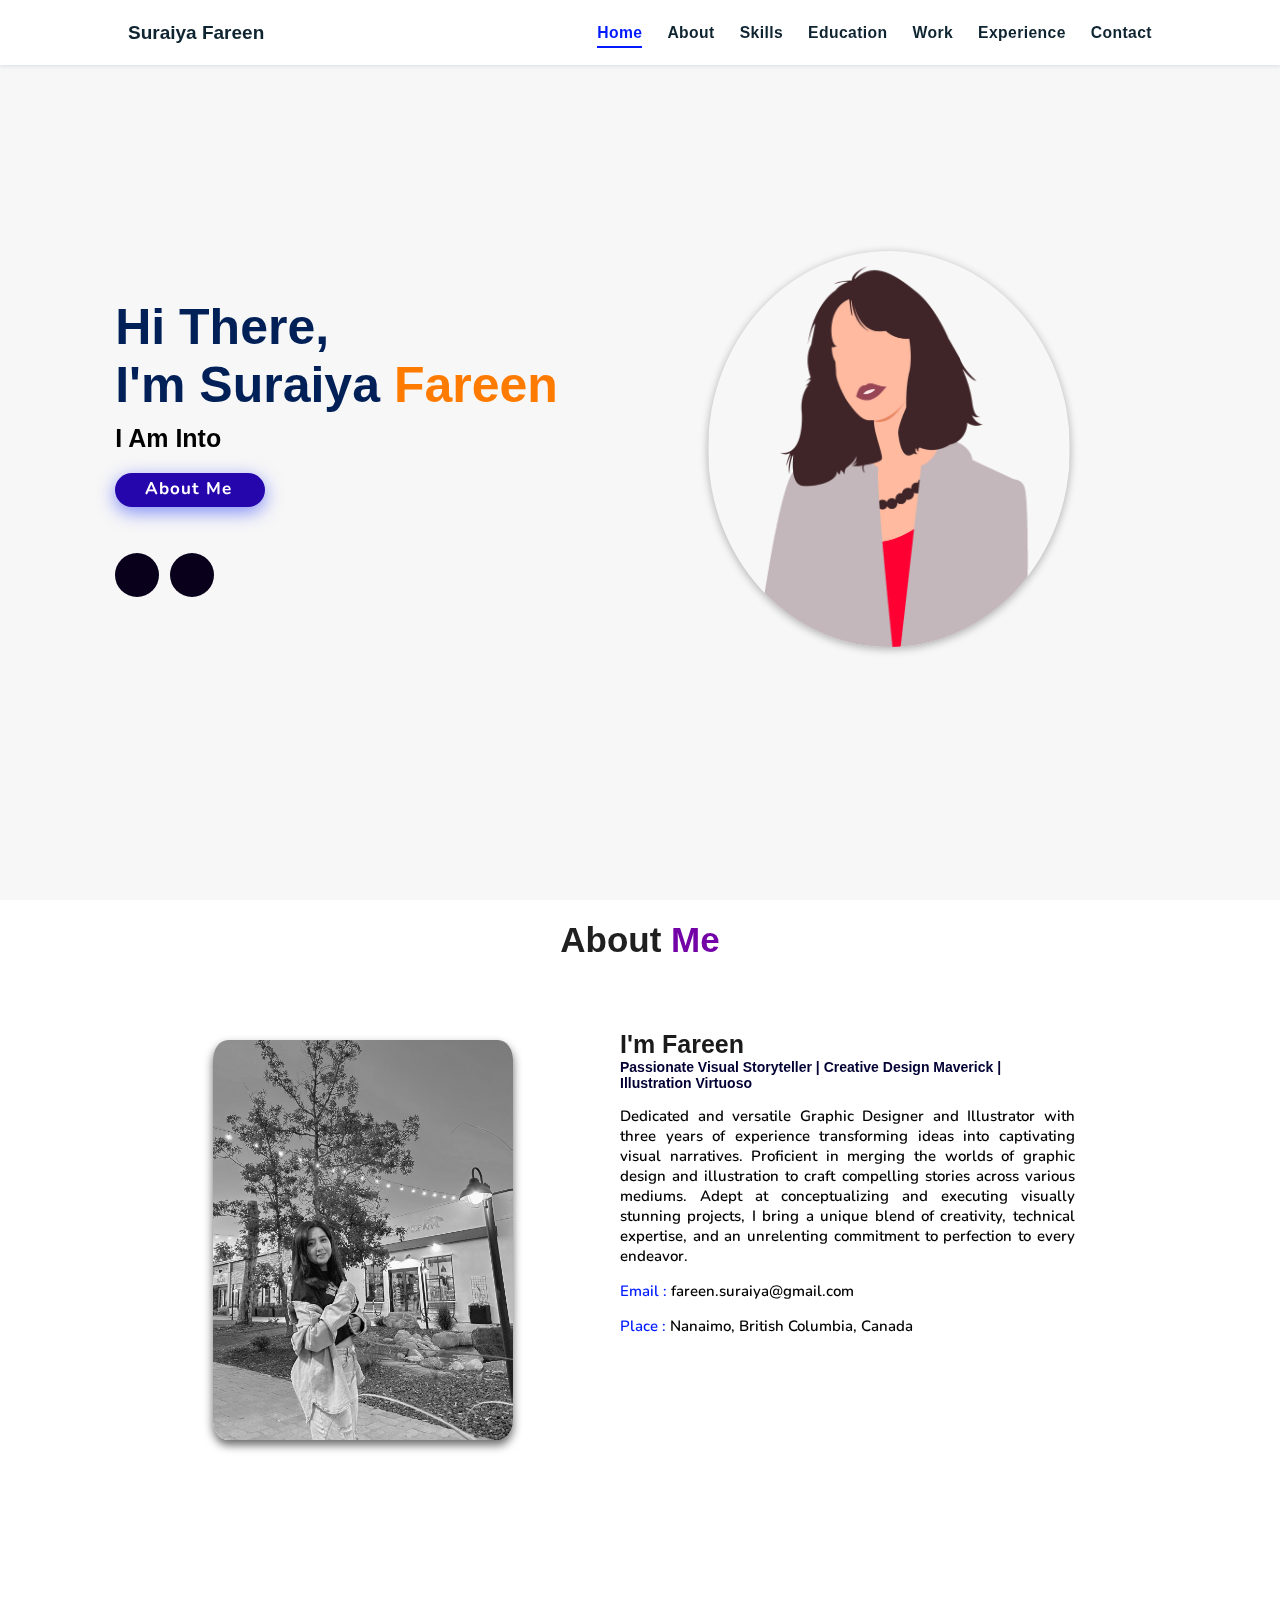
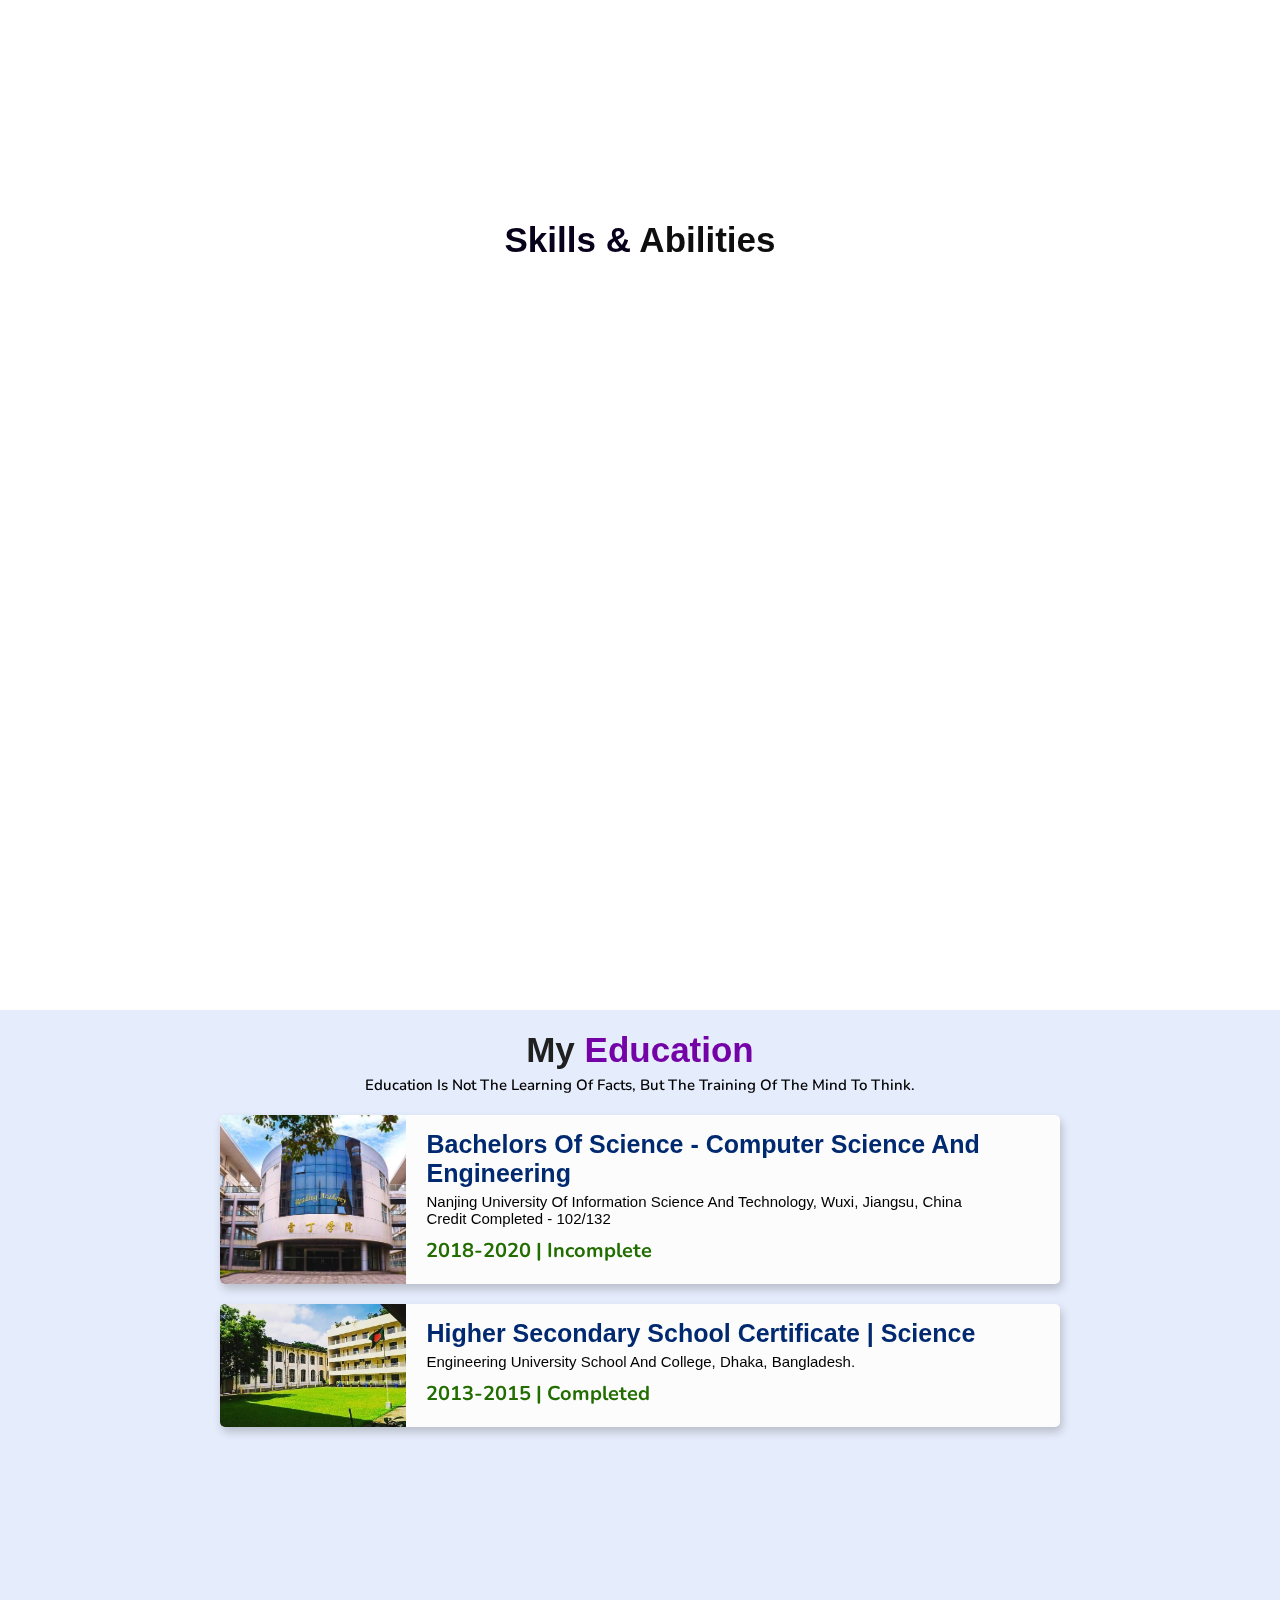
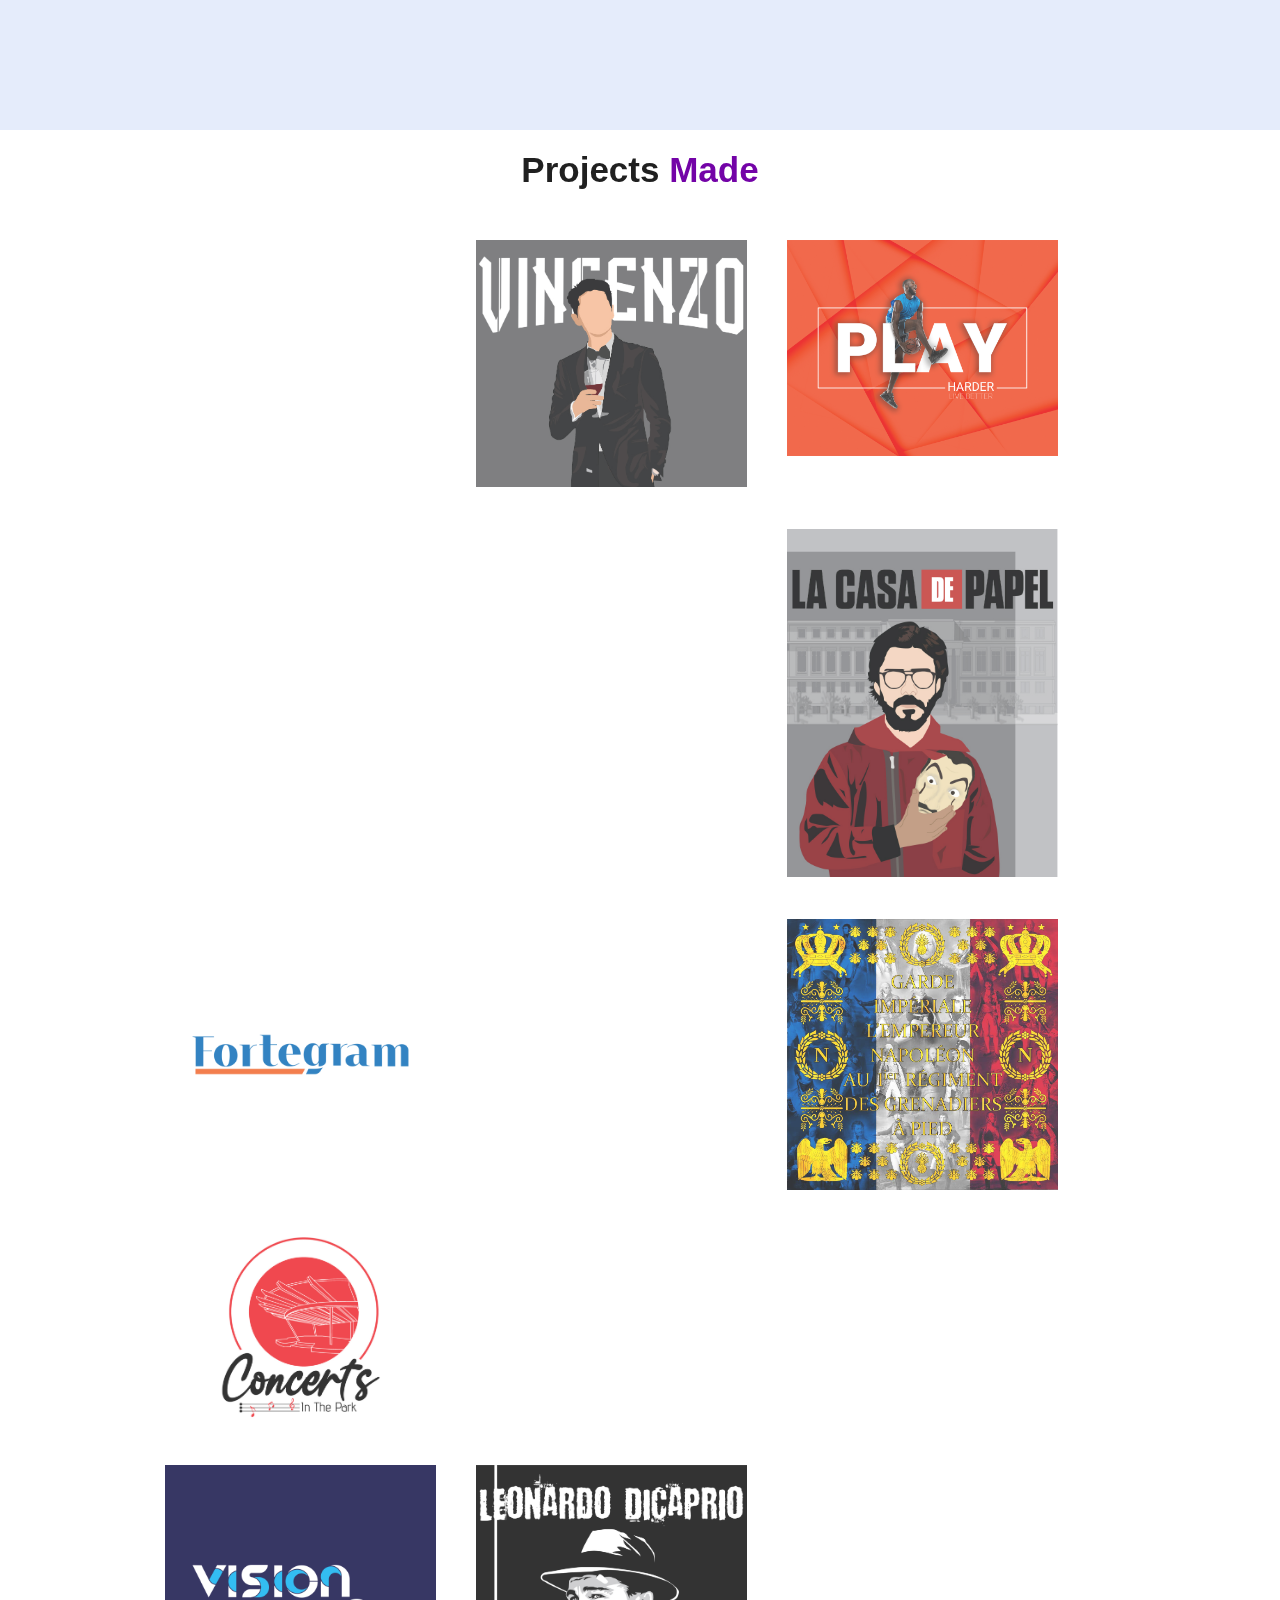
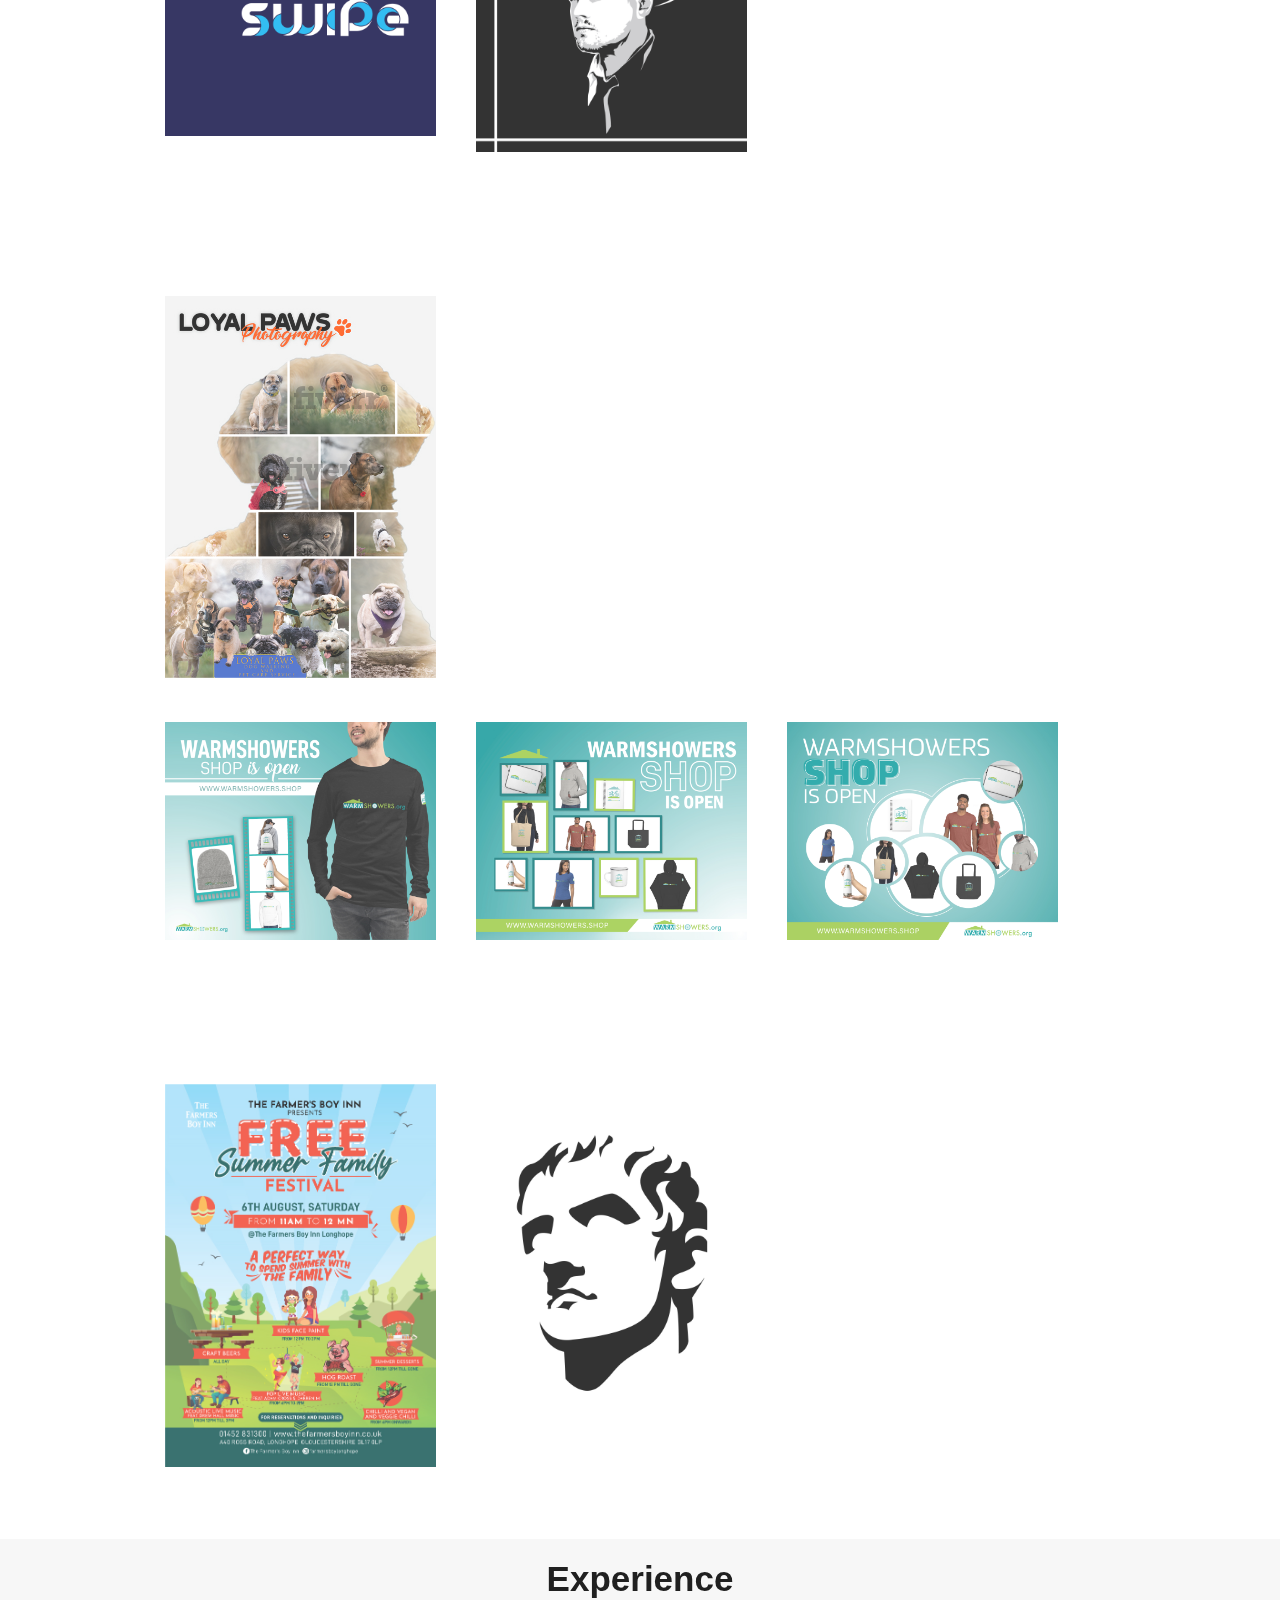
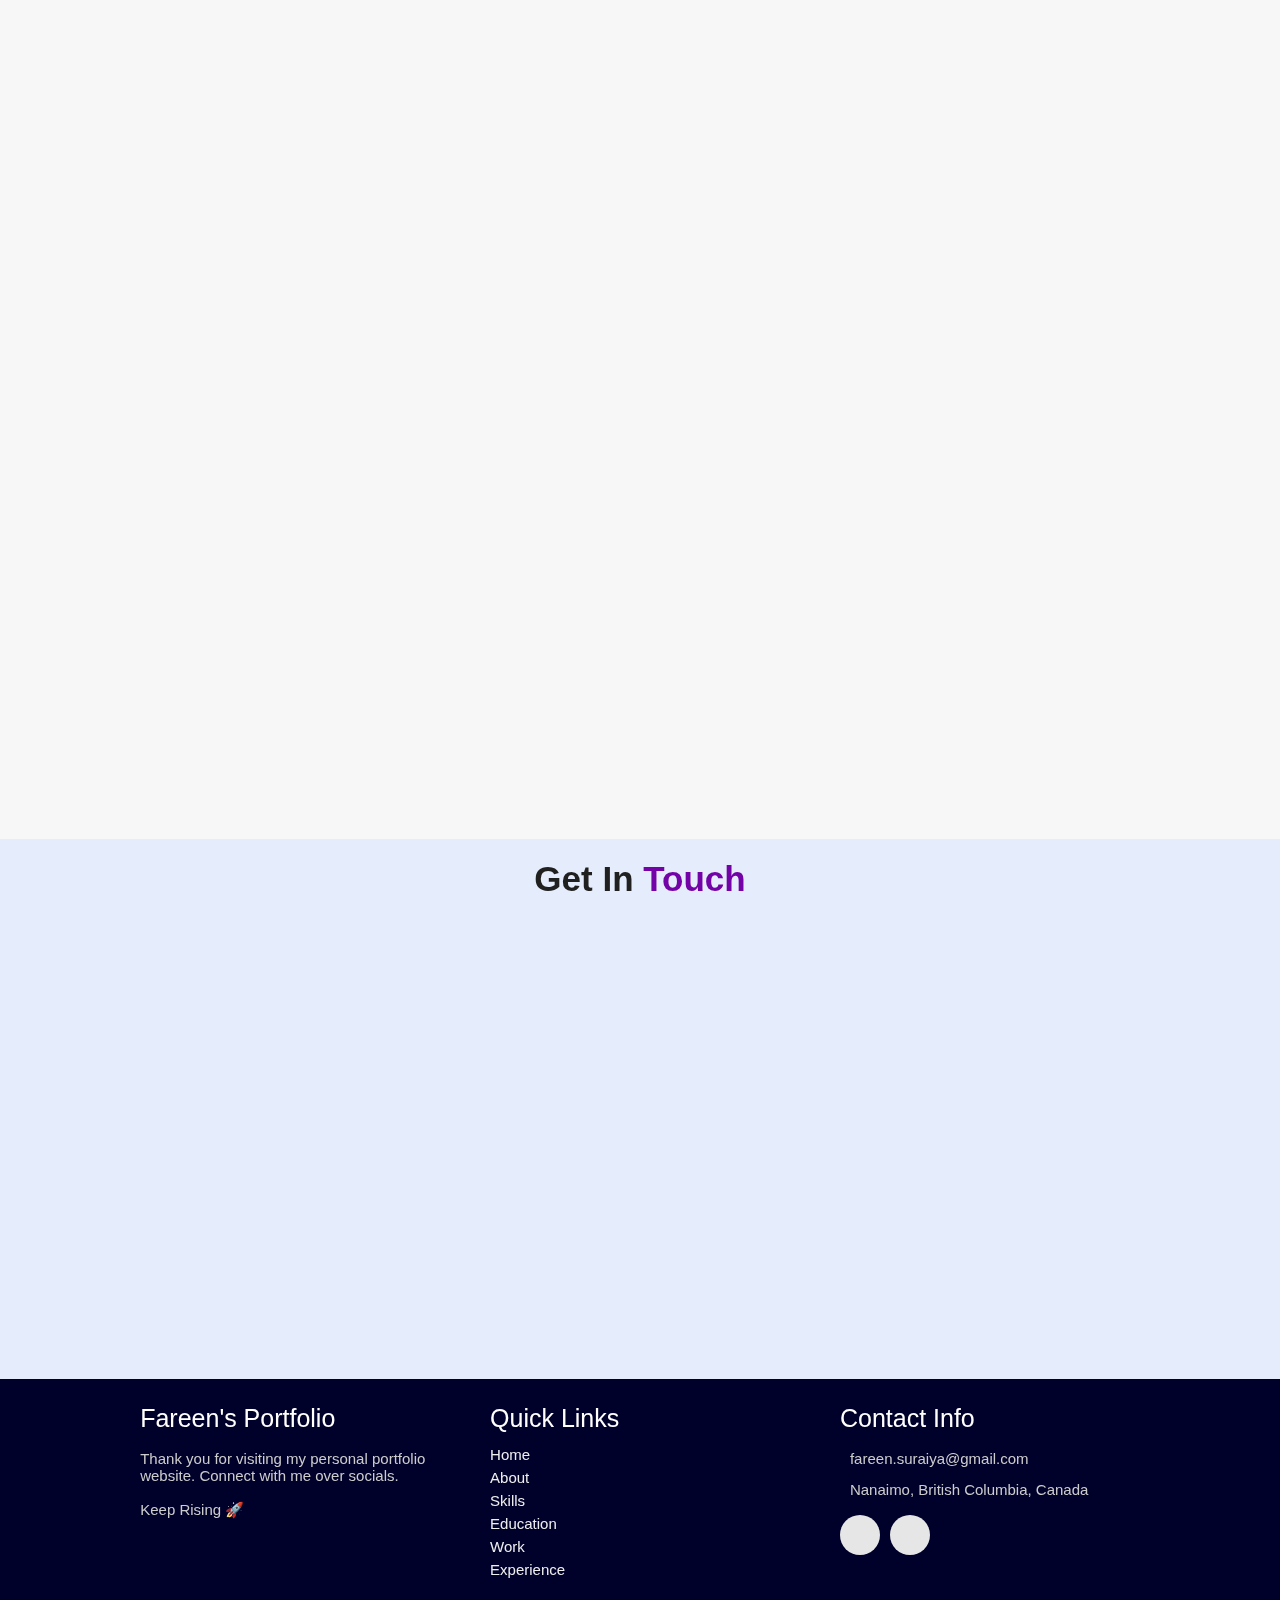
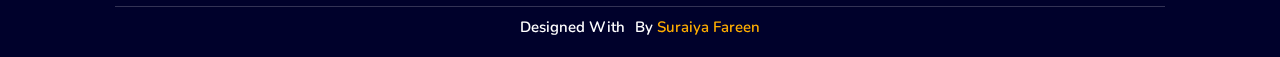
==== index.html @ b280fba7 "test 11" ====
<!DOCTYPE html>
<html lang="en">
<head>
    <meta charset="UTF-8">
    <meta http-equiv="X-UA-Compatible" content="IE=edge">
    <meta name="viewport" content="width=device-width, initial-scale=1.0">
    <meta name="keywords" content="Suraiya Sultana Fareen, portfolio, Suraiya, Graphic Designer, personal portfolio lifecodes, portfolio design, portfolio website, personal portfolio" />
    <meta name="description" content="Welcome to Suraiya's Portfolio. Graphic Designer and Illustrator" />
    <!-- Custom CSS -->
    <link rel="stylesheet" href="./assets/css/style.css">
    <!-- Font Awesome -->
    <link rel="stylesheet" href="https://cdnjs.cloudflare.com/ajax/libs/font-awesome/5.15.3/css/all.min.css" integrity="sha512-iBBXm8fW90+nuLcSKlbmrPcLa0OT92xO1BIsZ+ywDWZCvqsWgccV3gFoRBv0z+8dLJgyAHIhR35VZc2oM/gI1w==" crossorigin="anonymous" referrerpolicy="no-referrer" />
    <!-- Favicon -->
    <link id='favicon' rel="shortcut icon" href="./assets/images/far.png" type="image/x-png">
    <title>Portfolio | Suraiya Sultana Fareen</title>
</head>
<body oncontextmenu="return false">

<!-- pre loader -->
<!-- <div class="loader-container">
  <img draggable="false" src="./assets/images/preloader.gif" alt="">
</div> -->

<!-- navbar starts -->
<header>
        <a href="/" class="logo"></i>Suraiya Fareen</a>

        <div id="menu" class="fas fa-bars"></div>
        <nav class="navbar">
            <ul>
            <li><a class="active" href="#home">Home</a></li>
            <li><a href="#about">About</a></li>
            <li><a href="#skills">Skills</a></li>
            <li><a href="#education">Education</a></li>
            <li><a href="#work">Work</a></li>
            <li><a href="#experience">Experience</a></li>
            <li><a href="#contact">Contact</a></li>
            </ul>
        </nav>
</header>
<!-- navbar ends -->


<!-- hero section starts -->
<section class="home" id="home">
    <div id="particles-js"></div>

    <div class="content">
    <h2>Hi There,<br/> I'm Suraiya <span>Fareen</span></h2>
    <p>i am into <span class="typing-text"></span></p>
    <a href="#about" class="btn"><span>About Me</span>
      <i class="fas fa-arrow-circle-down"></i>
    </a>
    <div class="socials">
        <ul class="social-icons">
          <li><a class="linkedin" aria-label="LinkedIn" href="https://www.linkedin.com/in/suraiya-fareen-446a4b1a6/" target="_blank"><i class="fab fa-linkedin"></i></a></li> 
          <li><a class="instagram" aria-label="Instagram" href="https://www.instagram.com/pathfinder.fss/"><i class="fab fa-instagram" target="_blank"></i></a></li>
        </ul>
      </div>
    </div>
<div class="image">
    <img draggable="true" class="tilt" src="./assets/images/far.png" alt="">
</div>
</section>
<!-- hero section ends -->


<!-- about section starts -->
<section class="about" id="about">
    <h2 class="heading"><i class="fas fa-user-alt"></i> About <span>Me</span></h2>
    
    <div class="row">

    <div class="image">
        <img draggable="false" class="tilt" src="./assets/images/far2.JPG" alt="">
    </div>
    <div class="content">
        <h3>I'm Fareen</h3>
        <span class="tag">Passionate Visual Storyteller | Creative Design Maverick | Illustration Virtuoso</span>
        
        <p align = "justify">Dedicated and versatile Graphic Designer and Illustrator with three years of experience transforming ideas into captivating visual narratives. Proficient in merging the worlds of graphic design and illustration to craft compelling stories across various mediums. Adept at conceptualizing and executing visually stunning projects, I bring a unique blend of creativity, technical expertise, and an unrelenting commitment to perfection to every endeavor.</p>
        
        <div class="box-container">
            <!-- <div class="box">
              <p><span> age: </span> 20</p>
              <p><span> phone : </span> +91 XXX-XXX-XXXX</p>
            </div> -->
            <div class="box">
              <p><span> email : </span> fareen.suraiya@gmail.com</p>
              <p><span> place : </span> Nanaimo, British Columbia, Canada</p>
            </div>
        </div>
        
        <!--<div class="resumebtn">
            <a href="https://drive.google.com/file/d/1rZiXl562q7aVyk1kJ2nO85YBAq8ixTiw/view" target="_blank" class="btn"><span>Resume</span>
                <i class="fas fa-chevron-right"></i>
            </a>
        </div>-->
    </div>
    </div>
</section>
<!-- about section ends -->

<!-- skills section starts -->
<section class="skills" id="skills">

    <h2 class="heading"><i class="fas fa-laptop-code"></i> Skills & <span>Abilities</span></h2>

    <div class="container">
          <div class="row" id="skillsContainer">

            <!-- <div class="bar">
              <div class="info">
                <img src="https://img.icons8.com/color/48/000000/adobe-xd.png"/>
                <span>AdobeXD</span>
              </div>
            </div> -->

      </div>
</div>
</section>
<!-- skills section ends -->


<!-- education section starts -->
<section class="education" id="education">

  <h1 class="heading"><i class="fas fa-graduation-cap"></i> My <span>Education</span></h1>

    <p class="qoute">Education is not the learning of facts, but the training of the mind to think.</p>

    <div class="box-container">

    <div class="box">
        <div class="image">
        <img draggable="false" src="./assets/images/educat/college.jpg" alt="">
        </div>
        <div class="content">
        <h3>Bachelors of Science - Computer Science and Engineering</h3>
        <p>Nanjing University of Information Science and Technology, Wuxi, Jiangsu, China</p>
        <p>Credit Completed - 102/132</p>
        <h4>2018-2020 | Incomplete</h4>
        </div>
    </div>

    <div class="box">
      <div class="image">
      <img draggable="false" src="./assets/images/educat/school.jpg" alt="">
      </div>
      <div class="content">
      <h3>Higher Secondary School Certificate | Science</h3>
      <p>Engineering University School and College, Dhaka, Bangladesh.</p>
      <h4>2013-2015 | Completed</h4>
      </div>
    </div>

</div>
</section>
<!-- education section ends -->


<!-- work project section starts
<section class="work" id="work">

  <h2 class="heading"><i class="fas fa-laptop-code"></i> Projects <span>Made</span></h2>

  <div class="box-container">

    <!-- <div class="box tilt">
      <img draggable="false" src="./assets/images/projects/portfolio1.PNG" alt="" />
      <div class="content">
        <div class="tag">
        <h3>Portfolio Website</h3>
        </div>
        <div class="desc">
          <p>Personal portfolio website. Don't need much info about it, just scroll down. You're here only!</p>
          <div class="btns">
            <a href="#" class="btn" target="_blank"><i class="fas fa-eye"></i> View</a>
            <a href="https://github.com/jigar-sable/Portfolio-Website" class="btn" target="_blank">Code <i class="fas fa-code"></i></a>
          </div>
        </div>
      </div>
    </div> --->
<!--
</div>

<div class="viewall">
  <a href="/projects" class="btn"><span>View All</span>
    <i class="fas fa-arrow-right"></i>
</a>
</div>

</section>
 work project section ends -->


 <section class="about" id="about">

  <h2 class="heading"><i class="fas fa-laptop-code"></i> Projects <span>Made</span></h2>

  <meta name="viewport" content="width=device-width, initial-scale=1">
  <style>
* {
  box-sizing: border-box;
}

body {
  margin: 0;
  font-family: Arial;
}

/* The grid: Four equal columns that floats next to each other */
.column {
  float: left;
  width:30%;
  padding: 10px;
}

/* Style the images inside the grid */
.column img {
  opacity: 0.8; 
  cursor: pointer; 
}

.column img:hover {
  opacity: 1;
}

/* Clear floats after the columns */
.row:after {
  content: "";
  display: table;
  clear: both;
}

/* The expanding image container */
.container {
  position: relative;
  display: none;
}

/* Expanding image text */
#imgtext {
  position: absolute;
  bottom: 15px;
  left: 15px;
  color: white;
  font-size: 20px;
}

/* Closable button inside the expanded image */
.closebtn {
  position: absolute;
  top: 10px;
  right: 15px;
  color: white;
  font-size: 35px;
  cursor: pointer;
}
</style>
</head>
<body>


<!-- The four columns -->
<div class="row">
  <div class="column">
    <img src="./assets/images/projects/1.jpg" alt="" style="width:100%" onclick="myFunction(this);">
  </div>
  <div class="column">
    <img src="./assets/images/projects/01.jpg" alt="" style="width:100%" onclick="myFunction(this);">
  </div>
  <div class="column">
    <img src="./assets/images/projects/2.jpg" alt="" style="width:100%" onclick="myFunction(this);">
  </div>
  <div class="column">
    <img src="./assets/images/educat/02.jpg" alt="" style="width:100%" onclick="myFunction(this);">
  </div>

  <div class="column">
    <img src="./assets/images/projects/3.jpg" alt="" style="width:100%" onclick="myFunction(this);">
  </div>
  <div class="column">
    <img src="./assets/images/projects/03.jpg" alt="" style="width:100%" onclick="myFunction(this);">
  </div>
  <div class="column">
    <img src="./assets/images/projects/4.jpg" alt="" style="width:100%" onclick="myFunction(this);">
  </div>
  <div class="column">
    <img src="./assets/images/educat/04.jpg" alt="" style="width:100%" onclick="myFunction(this);">
  </div>

  <div class="column">
    <img src="./assets/images/projects/5.jpg" alt="" style="width:100%" onclick="myFunction(this);">
  </div>
  <div class="column">
    <img src="./assets/images/projects/6.jpg" alt="" style="width:100%" onclick="myFunction(this);">
  </div>
  <div class="column">
    <img src="./assets/images/projects/7.jpg" alt="" style="width:100%" onclick="myFunction(this);">
  </div>
  <div class="column">
    <img src="./assets/images/educat/8.jpg" alt="" style="width:100%" onclick="myFunction(this);">
  </div>

  <div class="column">
    <img src="./assets/images/projects/9.jpg" alt="" style="width:100%" onclick="myFunction(this);">
  </div>
  <div class="column">
    <img src="./assets/images/projects/10.jpg" alt="" style="width:100%" onclick="myFunction(this);">
  </div>
  <div class="column">
    <img src="./assets/images/projects/11.jpg" alt="" style="width:100%" onclick="myFunction(this);">
  </div>
  <div class="column">
    <img src="./assets/images/educat/12.jpg" alt="" style="width:100%" onclick="myFunction(this);">
  </div>

  <div class="column">
    <img src="./assets/images/projects/13.jpg" alt="" style="width:100%" onclick="myFunction(this);">
  </div>
  <div class="column">
    <img src="./assets/images/projects/14.jpg" alt="" style="width:100%" onclick="myFunction(this);">
  </div>
  <div class="column">
    <img src="./assets/images/projects/15.jpg" alt="" style="width:100%" onclick="myFunction(this);">
  </div>
  <div class="column">
    <img src="./assets/images/educat/16.jpg" alt="" style="width:100%" onclick="myFunction(this);">
  </div>

  <div class="column">
    <img src="./assets/images/projects/17.jpg" alt="" style="width:100%" onclick="myFunction(this);">
  </div>
  <div class="column">
    <img src="./assets/images/projects/18.jpg" alt="" style="width:100%" onclick="myFunction(this);">
  </div>
  <div class="column">
    <img src="./assets/images/projects/19.jpg" alt="" style="width:100%" onclick="myFunction(this);">
  </div>
  <div class="column">
    <img src="./assets/images/educat/20.jpg" alt="" style="width:100%" onclick="myFunction(this);">
  </div>
  <div class="column">
    <img src="./assets/images/projects/21.jpg" alt="" style="width:100%" onclick="myFunction(this);">
  </div>
  <div class="column">
    <img src="./assets/images/projects/22.jpg" alt="" style="width:100%" onclick="myFunction(this);">
  </div>
  <div class="column">
    <img src="./assets/images/projects/23.jpg" alt="" style="width:100%" onclick="myFunction(this);">
  </div>
  <div class="column">
    <img src="./assets/images/educat/24.jpg" alt="" style="width:100%" onclick="myFunction(this);">
  </div>
  
  <div class="column">
    <img src="./assets/images/projects/25.jpg" alt="" style="width:100%" onclick="myFunction(this);">
  </div>
  <div class="column">
    <img src="./assets/images/projects/26.jpg" alt="" style="width:100%" onclick="myFunction(this);">
  </div>
  <div class="column">
    <img src="./assets/images/projects/27.jpg" alt="" style="width:100%" onclick="myFunction(this);">
  </div>
  <div class="column">
    <img src="./assets/images/educat/28.jpg" alt="" style="width:100%" onclick="myFunction(this);">
  </div> 

  <div class="column">
    <img src="./assets/images/projects/29.jpg" alt="" style="width:100%" onclick="myFunction(this);">
  </div>
  <div class="column">
    <img src="./assets/images/projects/30.jpg" alt="" style="width:100%" onclick="myFunction(this);">
  </div>
  <div class="column">
    <img src="./assets/images/projects/31.jpg" alt="" style="width:100%" onclick="myFunction(this);">
  </div>
  <div class="column">
    <img src="./assets/images/educat/32.jpg" alt="" style="width:100%" onclick="myFunction(this);">
  </div>
</div>

<div class="container">
  <span onclick="this.parentElement.style.display='none'" class="closebtn">&times;</span>
  <img id="expandedImg" style="width:100%">
  <div id="imgtext"></div>
</div>

<script>
function myFunction(imgs) {
  var expandImg = document.getElementById("expandedImg");
  var imgText = document.getElementById("imgtext");
  expandImg.src = imgs.src;
  imgText.innerHTML = imgs.alt;
  expandImg.parentElement.style.display = "block";
}
</script>

</body>
</section>




<!-- experience section starts -->
<section class="experience" id="experience">

  <h2 class="heading"><i class="fas fa-briefcase"></i> Experience </h2>

  <div class="timeline">

    <div class="container right">
      <div class="content">
        <div class="tag">
          <h2>Cabin8, Dhaka, Bangladesh</h2>
        </div>
        <div class="desc">
            <h3>Graphic Designer & Illustrator</h3>
            <p>May 2020 – December 2022</p>
        </div>
      </div>
    </div>

    <div class="container left">
      <div class="content">
        <div class="tag">
          <h2>Cabin8, Dhaka, Bangladesh</h2>
        </div>
        <div class="desc">
            <h3>Internship - Creative Department</h3>
            <p>January 2020 – May 2020</p>
        </div>
      </div>
    </div>    
  </div>

</div>

</section>
<!-- experience section ends -->

<!-- contact section starts -->
<section class="contact" id="contact">
  
  <h2 class="heading"><i class="fas fa-headset"></i> Get in <span>Touch</span></h2>

  <div class="container">
    <div class="content">
      <div class="image-box">
        <img draggable="false" src="./assets/images/contact1.png" alt="">
      </div>
    <form id="contact-form">
      
      <div class="form-group">
        <div class="field">
          <input type="text" name="name" placeholder="Name" required>
          <i class='fas fa-user'></i>
        </div>
        <div class="field">
          <input type="text" name="email" placeholder="Email" required>
          <i class='fas fa-envelope'></i>
        </div>
        <div class="field">
          <input type="text" name="phone" placeholder="Phone">
          <i class='fas fa-phone-alt'></i>
        </div>
        <div class="message">
        <textarea placeholder="Message" name="message" required></textarea>
        <i class="fas fa-comment-dots"></i>
        </div>
        </div>
      <div class="button-area">
        <button type="submit">
          Submit <i class="fa fa-paper-plane"></i></button>
      </div>
    </form>
  </div>
  </div>
</section>
<!-- contact section ends -->


<!-- footer section starts -->
<section class="footer">

  <div class="box-container">

      <div class="box">
          <h3>Fareen's Portfolio</h3>
          <p>Thank you for visiting my personal portfolio website. Connect with me over socials. <br/> <br/> Keep Rising 🚀</p>
      </div>

      <div class="box">
          <h3>quick links</h3>
          <a href="#home"><i class="fas fa-chevron-circle-right"></i> home</a>
          <a href="#about"><i class="fas fa-chevron-circle-right"></i> about</a>
          <a href="#skills"><i class="fas fa-chevron-circle-right"></i> skills</a>
          <a href="#education"><i class="fas fa-chevron-circle-right"></i> education</a>
          <a href="#work"><i class="fas fa-chevron-circle-right"></i> work</a>
          <a href="#experience"><i class="fas fa-chevron-circle-right"></i> experience</a>
      </div>

      <div class="box">
          <h3>contact info</h3>
          <p> <i class="fas fa-envelope"></i>fareen.suraiya@gmail.com</p>
          <p> <i class="fas fa-map-marked-alt"></i>Nanaimo, British Columbia, Canada</p>
          <div class="share">

              <a href="https://www.linkedin.com/in/suraiya-fareen-446a4b1a6/" class="fab fa-linkedin" aria-label="LinkedIn" target="_blank"></a>
              <a href="mailto:fareen.suraiya@gmail.com" class="fas fa-envelope" aria-label="Mail" target="_blank"></a>

          </div>
      </div>
  </div>

  <h1 class="credit">Designed with <i class="fa fa-heart pulse"></i> by <a href="https://www.linkedin.com/in/suraiya-fareen-446a4b1a6/"> Suraiya Fareen</a></h1>

</section>
<!-- footer section ends -->


<!-- scroll top btn -->
<a href="#home" aria-label="ScrollTop" class="fas fa-angle-up" id="scroll-top"></a>
<!-- scroll back to top -->


<!-- ==== ALL MAJOR JAVASCRIPT CDNS STARTS ==== -->
<!-- jquery cdn -->
<script src="https://cdnjs.cloudflare.com/ajax/libs/jquery/3.6.0/jquery.min.js" integrity="sha512-894YE6QWD5I59HgZOGReFYm4dnWc1Qt5NtvYSaNcOP+u1T9qYdvdihz0PPSiiqn/+/3e7Jo4EaG7TubfWGUrMQ==" crossorigin="anonymous" referrerpolicy="no-referrer"></script>

<!-- typed.js cdn -->
<script src="https://cdnjs.cloudflare.com/ajax/libs/typed.js/2.0.5/typed.min.js" integrity="sha512-1KbKusm/hAtkX5FScVR5G36wodIMnVd/aP04af06iyQTkD17szAMGNmxfNH+tEuFp3Og/P5G32L1qEC47CZbUQ==" crossorigin="anonymous" referrerpolicy="no-referrer"></script>

<!-- particle.js links -->
<script src="./assets/js/particles.min.js"></script>
<script src="./assets/js/app.js"></script>

<!-- vanilla tilt.js links -->
<script src="https://cdnjs.cloudflare.com/ajax/libs/vanilla-tilt/1.7.0/vanilla-tilt.min.js" integrity="sha512-SttpKhJqONuBVxbRcuH0wezjuX+BoFoli0yPsnrAADcHsQMW8rkR84ItFHGIkPvhnlRnE2FaifDOUw+EltbuHg==" crossorigin="anonymous" referrerpolicy="no-referrer"></script>

<!-- scroll reveal anim -->
<script src="https://unpkg.com/scrollreveal"></script>

<script
      type="text/javascript"
      src="https://cdn.jsdelivr.net/npm/emailjs-com@3/dist/email.min.js"
    ></script>

<!-- ==== ALL MAJOR JAVASCRIPT CDNS ENDS ==== -->

<script src="./assets/js/script.js"></script>

</body>
</html>
---- assets/css/style.css ----
@import url("https://fonts.googleapis.com/css2?family=Poppins:wght@400;600;700&display=swap");
@import url("https://fonts.googleapis.com/css2?family=Nunito:ital,wght@0,300;0,400;0,600;0,700;1,300;1,400&display=swap");

* {
    margin: 0;
    padding: 0;
    box-sizing: border-box;
    text-decoration: none;
    outline: none;
    border: none;
    text-transform: capitalize;
    transition: all 0.2s linear;
}

html {
    font-size: 62.5%;
    overflow-x: hidden;
    scroll-behavior: smooth;
}

body {
    background: #f7f7f7;
    font-family: "Poppins", sans-serif;
}

*::selection {
    background: #2b3dda;
    color: #fff;
}

html {
    font-size: 62.5%;
    overflow-x: hidden;
}

    html::-webkit-scrollbar {
        width: 0.8rem;
    }

    html::-webkit-scrollbar-track {
        background: rgb(235, 202, 245);
    }

    html::-webkit-scrollbar-thumb {
        background: #420177;
    }

/* pre loader start */
.loader-container {
    position: fixed;
    top: 0;
    left: 0;
    z-index: 10000;
    background: #e6eff1;
    display: flex;
    align-items: center;
    justify-content: center;
    height: 100%;
    width: 100%;
}

    .loader-container.fade-out {
        top: -120%;
    }
/* pre loader end */

/* navbar starts */
header {
    position: fixed;
    top: 0;
    left: 0;
    right: 0;
    z-index: 1000;
    display: flex;
    align-items: center;
    justify-content: space-between;
    padding: 1.7rem 10%;
    height: 6.5rem;
    background-color: #fff;
    box-shadow: 0 1px 4px rgba(146, 161, 176, 0.3);
}

section {
    min-height: 100vh;
    padding: 2rem 9%;
}

.heading {
    font-size: 3.5rem;
    color: rgb(32, 32, 32);
    font-weight: 800;
    text-align: center;
}

    .heading span {
        color: rgb(115, 3, 167);
    }

header .logo {
    font-size: 1.9rem;
    font-weight: 800;
    text-decoration: none;
    color: #0e2431;
}

    header .logo i {
        font-size: 2.2rem;
    }

    header .logo:hover {
        color: #fc8c05;
    }

header .navbar ul {
    list-style: none;
    display: flex;
    justify-content: center;
    align-items: center;
}

header .navbar li {
    margin-left: 2.5rem;
}

header .navbar ul li a {
    font-size: 1.57rem;
    color: #0e2431;
    font-weight: 600;
    text-decoration: none;
    letter-spacing: 0.04rem;
    transition: 0.2s;
}

    header .navbar ul li a.active,
    header .navbar ul li a:hover {
        color: #011aff;
        border-bottom: 0.2rem solid #011aff;
        padding: 0.5rem 0;
    }
/* navbar ends */

/* hamburger icon starts*/
#menu {
    font-size: 3rem;
    cursor: pointer;
    color: rgb(24, 2, 63);
    display: none;
}

@media (max-width: 768px) {
    #menu {
        display: block;
    }

    header .navbar {
        position: fixed;
        top: 6.5rem;
        right: -120%;
        width: 75%;
        height: 100%;
        text-align: left;
        align-items: flex-start;
        background-color: #0e0f31;
    }

        header .navbar ul {
            flex-flow: column;
            padding: 1rem;
        }

            header .navbar ul li {
                text-align: center;
                width: 100%;
                margin: 1rem 0;
                border-radius: 0.5rem;
                width: 26rem;
            }

                header .navbar ul li a {
                    display: block;
                    padding: 1rem;
                    text-align: left;
                    color: #fff;
                    font-size: 2rem;
                }

                    header .navbar ul li a.active,
                    header .navbar ul li a:hover {
                        padding: 1rem;
                        color: #fff;
                        border-radius: 0.5rem;
                        border-bottom: 0.5rem solid #011aff;
                    }

    .fa-times {
        transform: rotate(180deg);
    }

    header .navbar.nav-toggle {
        right: 0;
    }
}
/* hamburger icon ends */

/* hero section starts*/
.home {
    position: relative;
    display: flex;
    flex-wrap: wrap;
    gap: 1.5rem;
    min-height: 100vh;
    align-items: center;
}

    .home #particles-js {
        position: absolute;
        top: 0;
        left: 0;
        height: 100%;
        width: 100%;
    }

    .home::before {
        content: "";
        position: absolute;
        top: 0;
        left: 0;
        height: 100%;
        width: 100%;
    }

    .home .content {
        flex: 1 1 40rem;
        padding-top: 1rem;
        z-index: 1;
    }

    .home .image {
        flex: 1 1 40rem;
        z-index: 1;
    }

        .home .image img {
            width: 70%;
            margin-left: 6rem;
            border-radius: 50%;
            box-shadow: 0 2px 8px rgba(0, 0, 0, 0.3);
            cursor: pointer;
        }

            .home .image img:hover {
                box-shadow: 0 5px 15px rgba(0, 0, 0, 0.5);
            }

    .home .content h2 {
        font-size: 5rem;
        font-weight: 800;
        color: #002057;
    }

        .home .content h2 span {
            font-size: 5rem;
            font-weight: 800;
            color: #ff7b00;
        }

    .home .content p {
        font-size: 2.5rem;
        color: #000;
        font-weight: 600;
        padding: 1rem 0;
    }

        .home .content p span {
            font-size: 2.5rem;
            color: rgb(148, 8, 8);
            font-weight: 600;
            padding: 1rem 0;
        }

    .home .btn {
        margin-top: 1rem;
        position: absolute;
        line-height: 0;
        padding: 1.6rem 3rem;
        border-radius: 4em;
        transition: 0.5s;
        color: #fff;
        background: #2506ad;
        box-shadow: 0px 5px 18px rgba(48, 68, 247, 0.6);
        font-family: "Nunito", sans-serif;
    }

        .home .btn span {
            font-weight: 700;
            font-size: 1.7rem;
            letter-spacing: 0.1rem;
        }

        .home .btn i {
            margin-left: 0.3rem;
            font-size: 1.5rem;
            transition: 0.3s;
        }

        .home .btn:hover {
            background: #1a047e;
        }

            .home .btn:hover i {
                transform: translateX(5px);
            }
/* social icons start */
.socials {
    position: relative;
    margin-top: 9rem;
}

    .socials .social-icons {
        padding-left: 0;
        margin-bottom: 0;
        list-style: none;
    }

        .socials .social-icons li {
            display: inline-block;
            margin-bottom: 14px;
        }

.social-icons a {
    font-size: 2rem;
    display: inline-block;
    line-height: 44px;
    color: #00d9ff;
    background-color: #09011b;
    width: 44px;
    height: 44px;
    text-align: center;
    margin-right: 8px;
    border-radius: 100%;
    -webkit-transition: all 0.2s linear;
    -o-transition: all 0.2s linear;
    transition: all 0.2s linear;
}

    .social-icons a:active,
    .social-icons a:focus,
    .social-icons a:hover {
        color: #fff;
        background-color: #0685da;
    }

    .social-icons a.github:hover {
        background-color: #0e0e0e;
    }

    .social-icons a.twitter:hover {
        background-color: #00aced;
    }

    .social-icons a.linkedin:hover {
        background-color: #007bb6;
    }

    .social-icons a.dev:hover {
        background-color: #070707;
    }

    .social-icons a.instagram:hover {
        background-color: #ee00da;
    }
/* social icons end */

/* hero media queries starts*/
@media (max-width: 450px) {
    .home .btn {
        margin: 4rem 0;
    }

    .socials {
        margin-top: 12rem;
    }

    .home .image img {
        margin-top: -12rem;
    }

    .home .content p {
        font-size: 2.2rem;
    }

        .home .content p span {
            font-size: 2.2rem;
        }
}
/* hero media queries ends*/
/* hero section end */

/* about section starts */
.about {
    background: rgb(255, 255, 255);
}

    .about .row {
        display: flex;
        flex-direction: row;
        gap: 2rem;
        flex-wrap: wrap;
        padding: 4rem;
    }

        .about .row .image {
            text-align: center;
            flex: 1 1 35rem;
        }

            .about .row .image img {
                margin: 4rem;
                width: 30rem;
                height: auto;
                border-radius: 5%;
                box-shadow: 0 5px 10px rgba(0, 0, 0, 0.6);
                mix-blend-mode: luminosity;
                transition: 0.3s;
                cursor: pointer;
            }

                .about .row .image img:hover {
                    mix-blend-mode: normal;
                }

        .about .row .content {
            flex: 1 1 45rem;
            padding: 3rem;
        }

            .about .row .content h3 {
                color: rgb(27, 27, 27);
                font-size: 2.5rem;
            }

            .about .row .content .tag {
                font-size: 1.4rem;
                color: #020133;
                font-weight: 600;
                margin-top: 1rem;
            }

            .about .row .content p {
                font-size: 1.5rem;
                margin-top: 1.5rem;
                font-family: "Nunito";
                font-weight: 600;
                text-transform: none;
            }

            .about .row .content .box-container {
                display: flex;
                flex-wrap: wrap;
                gap: 1.5rem;
                font-family: "Nunito";
                font-weight: 600;
            }

                .about .row .content .box-container .box p {
                    text-transform: none;
                }

                    .about .row .content .box-container .box p span {
                        color: #011aff;
                    }

.resumebtn {
    margin-top: 6rem;
}

    .resumebtn .btn {
        padding: 1.7rem 3rem;
        border-radius: 0.5em;
        transition: 0.3s;
        color: #fff;
        background: #2506ad;
        box-shadow: 0px 5px 10px rgba(48, 68, 247, 0.6);
        font-family: "Nunito", sans-serif;
    }

        .resumebtn .btn span {
            font-weight: 600;
            font-size: 1.8rem;
            letter-spacing: 0.1rem;
        }

        .resumebtn .btn i {
            margin-left: 0.3rem;
            font-size: 1.2rem;
            transition: 0.3s;
        }

        .resumebtn .btn:hover {
            background: #1a047e;
        }

            .resumebtn .btn:hover i {
                transform: translateX(5px);
            }
/* about media queries starts*/
@media screen and (max-width: 600px) {
    .about .row .image {
        margin-top: 2rem;
    }

        .about .row .image img {
            margin: 0 auto;
            width: 80%;
            mix-blend-mode: normal;
        }

    .about .row {
        padding: 0.5rem;
        margin-bottom: 7rem;
    }

        .about .row .content {
            padding: 1rem;
        }

            .about .row .content .box-container {
                gap: 0;
            }
}
/* about media queries ends*/
/* about section ends */

/* skills section starts */
.skills {
    min-height: 90vh;
    background: linear-gradient(to bottom, #fff, #fff);
}

    .skills h2 {
        color: #09011b;
    }

    .skills .heading span {
        color: #0e0e0e;
    }

    .skills .container {
        background: rgb(255,255,255);
        color: #fff;
        border-radius: 1rem;
        padding: 2rem;
        width: 90%;
        margin: auto;
        margin-top: 2rem;
    }

        .skills .container .row {
            display: grid;
            grid-template-columns: repeat(6, 1fr);
            flex-wrap: wrap;
            gap: 1.8rem;
        }

        .skills .container .bar {
            margin-bottom: 15px;
            padding: 10px;
            border-radius: 1rem;
            box-shadow: 0 4px 10px rgba(0, 0, 0, 0.2);
            background: rgba(0, 0, 22, 0.9);
            transition: 0.2s;
        }

            .skills .container .bar:hover {
                box-shadow: 0 8px 10px rgba(0, 2, 68, 0.8) !important;
                background-color: rgba(0, 0, 0, 0.9) !important;
            }

            .skills .container .bar .info {
                display: flex;
                flex-direction: column;
                align-items: center;
                gap: 1rem;
                margin-top: 1rem;
            }

                .skills .container .bar .info i {
                    font-size: 4rem;
                }

                .skills .container .bar .info span {
                    font-size: 2rem;
                    font-weight: 500;
                    font-family: "Poppins";
                    margin-left: 0.5rem;
                }
/* skills media queries starts*/
@media screen and (max-width: 600px) {
    .skills .container {
        padding: 0;
        margin: 0;
    }

        .skills .container .row {
            grid-template-columns: repeat(2, 1fr);
            margin: 1rem;
            padding: 2rem 0.2rem 2rem 0.2rem;
            gap: 1rem;
        }

    .skills .container {
        margin-top: 5px;
        width: 100%;
    }
}
/* skills media queries ends*/
/* skills section ends */

/* education section starts */
.education {
    background: #e5ecfb;
    min-height: 80vh;
}

    .education .qoute {
        font-size: 1.5rem;
        text-align: center;
        font-family: "Nunito", sans-serif;
        font-weight: 600;
        margin-top: 0.5rem;
    }

    .education .box-container {
        display: flex;
        flex-wrap: wrap;
        justify-content: center;
        align-items: center;
        flex-direction: column;
    }

        .education .box-container .box {
            display: flex;
            flex-direction: row;
            width: 80%;
            border-radius: 0.5rem;
            box-shadow: 0.2rem 0.5rem 1rem rgba(0, 0, 0, 0.2);
            text-align: center;
            position: relative;
            margin-top: 2rem;
            overflow: hidden;
            transition: 0.3s;
            background: rgb(252, 252, 252);
        }

            .education .box-container .box:hover {
                transform: scale(1.03);
                box-shadow: 1rem 0.5rem 1.2rem rgba(0, 0, 0, 0.3);
            }

            .education .box-container .box .image {
                flex: 1 1 20rem;
                width: 100%;
            }

            .education .box-container .box img {
                object-fit: cover;
                position: relative;
                width: 100%;
                height: 100%;
            }

            .education .box-container .box .content {
                position: relative;
                display: flex;
                flex-direction: column;
                padding: 1rem;
                flex-wrap: wrap;
                flex: 1 1 70rem;
            }

                .education .box-container .box .content h3 {
                    font-size: 2.5rem;
                    color: #012970;
                    padding: 0.5rem 0;
                    font-weight: 600;
                    text-align: left;
                    margin-left: 1rem;
                }

                .education .box-container .box .content p {
                    font-size: 1.5rem;
                    margin-left: 1rem;
                    text-align: left;
                }

    .education h4 {
        font-size: 2rem;
        color: rgb(34, 109, 0);
        text-align: left;
        margin: 1rem;
        font-family: "Nunito", sans-serif;
        font-weight: 700;
    }

/* education media queries starts*/
@media screen and (max-width: 600px) {
    .education .box-container .box {
        flex-direction: column;
        width: 100%;
    }

        .education .box-container .box .image {
            width: 100%;
            height: 25rem;
        }

        .education .box-container .box img {
            width: 100%;
        }

        .education .box-container .box .content {
            position: relative;
            display: flex;
            flex-direction: column;
            padding: 1rem;
            flex-wrap: wrap;
            flex: 0;
        }

    .education .btns {
        margin-top: 2rem;
        margin-left: 1rem;
        margin-right: 1rem;
        flex-wrap: wrap;
    }
}
/* education media queries ends*/
/* education section ends */

/* work section starts */
.work {
    /* background: #010124; */
    background: linear-gradient(to bottom, #f2f2f5, #fff);
}

    .work h2 {
        color: #0e2431;
        padding: 1rem;
    }

    .work .heading span {
        color: #070707;
    }

    .work .box-container {
        display: flex;
        flex-wrap: wrap;
        gap: 1.5rem;
        margin: 2rem;
    }

        .work .box-container .box {
            flex: 1 1 30rem;
            border-radius: 0.5rem;
            box-shadow: 0 0.5rem 1rem rgba(0, 0, 0, 255);
            position: relative;
            overflow: hidden;
            height: 30rem;
        }

            .work .box-container .box img {
                height: 100%;
                width: 100%;
                object-fit: cover;
            }

            .work .box-container .box .content {
                height: 100%;
                width: 100%;
                position: absolute;
                top: 85%;
                left: 0;
                background: rgb(27, 27, 27);
                display: flex;
                flex-direction: column;
            }

                .work .box-container .box .content .tag {
                    display: flex;
                    flex-direction: row;
                    justify-content: space-between;
                    align-items: center;
                    height: 4.5rem;
                    width: 100%;
                    padding-left: 1rem;
                    background: #0f0f0f;
                }

                    .work .box-container .box .content .tag h3 {
                        font-size: 2rem;
                    }

            .work .box-container .box:hover .content {
                top: 25%;
            }

    .work .desc {
        margin: 2rem;
        display: flex;
        flex-direction: column;
        justify-content: center;
    }

        .work .desc p {
            font-size: 1.5rem;
        }

        .work .desc .btns {
            display: flex;
            justify-content: space-between;
            width: 100%;
            margin-top: 2rem;
        }

            .work .desc .btns .btn {
                line-height: 0;
                display: inline;
                padding: 1.5rem 2.5rem;
                border-radius: 0.5rem;
                font-size: 1.5rem;
                color: #0e2431;
                background: rgb(12, 12, 12);
                margin-right: 2rem;
            }

                .work .desc .btns .btn:hover {
                    background: #0c0c0c;
                }

    .work .viewall {
        display: flex;
        justify-content: center;
    }

        .work .viewall .btn {
            position: relative;
            line-height: 0;
            padding: 1.6rem 3rem;
            border-radius: 0.5em;
            transition: 0.5s;
            color: rgba(0, 0, 22, 0.9);
            font-weight: 700;
            border: 2px solid #fff;
            box-shadow: 0px 5px 10px rgba(65, 84, 241, 0.4);
            text-align: center;
        }

            .work .viewall .btn span {
                font-weight: 600;
                font-size: 1.7rem;
                font-family: "Nunito", sans-serif;
            }

            .work .viewall .btn i {
                margin-left: 0.3rem;
                font-size: 1.5rem;
                transition: 0.3s;
            }

            .work .viewall .btn:hover {
                background: #fff;
                color: #000;
            }

                .work .viewall .btn:hover i {
                    transform: translateX(5px);
                }
/* work section ends */

/* experience section starts */
.experience .timeline {
    position: relative;
    max-width: 1200px;
    margin: 0 auto;
}

    .experience .timeline::after {
        content: "";
        position: absolute;
        width: 6px;
        background: #020133;
        top: 0;
        bottom: 0;
        left: 50%;
        margin-left: -3px;
        z-index: -2;
    }

.experience .container {
    padding: 10px 40px;
    position: relative;
    background-color: inherit;
    width: 50%;
}
    /*circles on timeline*/
    .experience .container::after {
        content: "\f0b1";
        position: absolute;
        width: 25px;
        height: 25px;
        right: -17px;
        background-color: rgb(255, 255, 255);
        border: 4px solid #ff9f55;
        top: 15px;
        border-radius: 50%;
        z-index: 100;
        font-size: 1.89rem;
        text-align: center;
        font-weight: 600;
        color: #02094b;
        font-family: "Font Awesome\ 5 Free";
    }

.experience .left {
    left: 0;
}

.experience .right {
    left: 50%;
}
/* arrows pointing right */
.experience .left::before {
    content: " ";
    height: 0;
    position: absolute;
    top: 22px;
    width: 0;
    z-index: 1;
    right: 30px;
    border: medium solid #f68c09;
    border-width: 10px 0 10px 10px;
    border-color: transparent transparent transparent #f68c09;
}
/* arrows pointing left  */
.experience .right::before {
    content: " ";
    height: 0;
    position: absolute;
    top: 22px;
    width: 0;
    z-index: 1;
    left: 30px;
    border: medium solid #f68c09;
    border-width: 10px 10px 10px 0;
    border-color: transparent #f68c09 transparent transparent;
}

.experience .right::after {
    left: -16px;
}

.experience .content {
    background-color: #f68c09;
    position: relative;
    border-radius: 6px;
}

    .experience .content .tag {
        font-size: 1.3rem;
        padding-top: 1.5rem;
        padding-left: 1.5rem;
    }

    .experience .content .desc {
        margin-left: 1.5rem;
        padding-bottom: 1rem;
    }

        .experience .content .desc h3 {
            font-size: 1.5rem;
            font-weight: 600;
        }

        .experience .content .desc p {
            font-size: 1.2rem;
        }
/* view all button */
.morebtn {
    display: flex;
    justify-content: center;
}

    .morebtn .btn {
        position: relative;
        line-height: 0;
        padding: 1.6rem 3rem;
        border-radius: 0.5em;
        transition: 0.5s;
        color: #fff;
        background: #2506ad;
        box-shadow: 0px 5px 10px rgba(48, 68, 247, 0.6);
        text-align: center;
    }

        .morebtn .btn span {
            font-weight: 600;
            font-size: 1.7rem;
            font-family: "Nunito", sans-serif;
        }

        .morebtn .btn i {
            margin-left: 0.3rem;
            font-size: 1.5rem;
            transition: 0.3s;
        }

        .morebtn .btn:hover {
            background: #1a047e;
        }

            .morebtn .btn:hover i {
                transform: translateX(5px);
            }

/* Media queries - Responsive timeline on screens less than 600px wide */
@media screen and (max-width: 600px) {
    .experience {
        min-height: 80vh;
    }

        .experience .timeline {
            margin-top: 2rem;
        }

            .experience .timeline::after {
                left: 31px;
            }

        .experience .container {
            width: 100%;
            padding-left: 8rem;
            padding-right: 2rem;
        }

            .experience .container::after {
                font-size: 2.2rem;
            }

            .experience .container::before {
                left: 61px;
                border: medium solid #f68c09;
                border-width: 10px 10px 10px 0;
                border-color: transparent #f68c09 transparent transparent;
            }

        .experience .left::after {
            left: 15px;
        }

        .experience .right::after {
            left: 15px;
        }

        .experience .right {
            left: 0%;
        }

    .morebtn {
        margin-top: 3rem;
    }
}
/* experience media queries ends */
/* experience section ends */

/* contact section starts */
.contact {
    background: #e5ecfb;
    min-height: 60vh;
}

    .contact .container {
        max-width: 1050px;
        width: 100%;
        background: #fff;
        border-radius: 1.5rem;
        margin: 2rem 5rem;
        box-shadow: 0 5px 10px rgba(0, 0, 0, 0.15);
    }

        .contact .container .content {
            display: flex;
            align-items: center;
            justify-content: space-between;
            padding: 2.5rem 2rem;
        }

    .contact .content .image-box {
        max-width: 60%;
        margin-left: 4rem;
    }

        .contact .content .image-box img {
            width: 100%;
            height: 40rem;
            position: relative;
        }

    .contact .content form {
        width: 45%;
        margin-right: 3.5rem;
    }

form .form-group {
    display: flex;
    flex-direction: column;
    justify-content: center;
}

.form-group .field {
    height: 50px;
    display: flex;
    position: relative;
    margin: 1rem;
    width: 100%;
}

form i {
    position: absolute;
    top: 50%;
    left: 18px;
    color: rgb(51, 51, 51);
    font-size: 17px;
    pointer-events: none;
    transform: translateY(-50%);
}

form .field input,
form .message textarea {
    width: 100%;
    height: 100%;
    outline: none;
    padding: 0 16px 0 48px;
    font-size: 16px;
    font-family: "Poppins", sans-serif;
    border-radius: 5px;
    border: 1px solid rgb(51, 51, 51);
    background: #e5ecfb;
}

.field input::placeholder,
.message textarea::placeholder {
    color: rgb(51, 51, 51);
}

.field input:focus,
.message textarea:focus {
    padding-left: 47px;
    border: 2px solid rgb(115, 3, 167);
}

    .field input:focus ~ i,
    .message textarea:focus ~ i {
        color: rgb(115, 3, 167);
    }

form .message {
    position: relative;
    margin: 1rem;
    width: 100%;
}

    form .message i {
        top: 25px;
        font-size: 20px;
        left: 15px;
    }

    form .message textarea {
        min-height: 130px;
        max-height: 230px;
        max-width: 100%;
        min-width: 100%;
        padding: 12px 20px 0 48px;
    }

        form .message textarea::-webkit-scrollbar {
            width: 0px;
        }

form .button-area {
    display: flex;
    float: right;
    flex-direction: row-reverse;
}

.button-area button {
    color: #fff;
    border: none;
    outline: none;
    font-size: 1.8rem;
    cursor: pointer;
    border-radius: 5px;
    padding: 13px 25px;
    background: #2506ad;
    box-shadow: 0px 5px 10px rgba(48, 68, 247, 0.6);
    transition: 0.3s ease;
    font-family: "Nunito", sans-serif;
}

    .button-area button:hover {
        background: #421cecf5;
    }

.button-area span {
    font-size: 17px;
    padding: 1rem;
    display: none;
}

.button-area button i {
    position: relative;
    top: 6px;
    left: 2px;
    font-size: 1.5rem;
    transition: 0.3s;
    color: #fff;
}

.button-area button:hover i {
    left: 8px;
}
/* contact section media queries starts */
@media (max-width: 900px) {
    .contact {
        min-height: 70vh;
    }

        .contact .container {
            margin: 3rem 0 2rem 0;
        }

            .contact .container .content {
                padding: 18px 12px;
            }

        .contact .content .image-box {
            display: none;
        }

        .contact .content form {
            width: 100%;
            margin-right: 2rem;
        }
}
/* contact section media queries ends */
/* contact section ends */

/* footer section starts */
.footer {
    min-height: auto;
    padding-top: 0;
    background: rgb(0, 1, 43);
}

    .footer .box-container {
        display: flex;
        justify-content: center;
        flex-wrap: wrap;
    }

        .footer .box-container .box {
            flex: 1 1 25rem;
            margin: 2.5rem;
        }

            .footer .box-container .box h3 {
                font-size: 2.5rem;
                color: #fff;
                padding-bottom: 1rem;
                font-weight: normal;
            }

            .footer .box-container .box p {
                font-size: 1.5rem;
                color: #ccc;
                padding: 0.7rem 0;
                text-transform: none;
            }

                .footer .box-container .box p i {
                    padding-right: 1rem;
                    color: #ffae00;
                }

            .footer .box-container .box a {
                font-size: 1.5rem;
                color: rgb(238, 238, 238);
                padding: 0.3rem 0;
                display: block;
            }

                .footer .box-container .box a:hover {
                    color: #ffae00;
                }

            .footer .box-container .box .share {
                display: flex;
                flex-wrap: wrap;
                padding: 1rem 0;
            }

                .footer .box-container .box .share a {
                    height: 4rem;
                    width: 4rem;
                    padding: 1rem;
                    text-align: center;
                    border-radius: 5rem;
                    font-size: 1.7rem;
                    margin-right: 1rem;
                    transition: 0.2s;
                    background: rgb(230, 230, 230);
                    color: #02094b;
                    border: none;
                }

                    .footer .box-container .box .share a:hover {
                        background: transparent;
                        transform: scale(0.98);
                        border: 0.1rem solid rgb(180, 178, 178);
                        color: #ffae00;
                    }

    .footer .credit {
        padding: 1rem 0 0 0;
        text-align: center;
        font-size: 1.5rem;
        font-family: "Nunito", sans-serif;
        font-weight: 600;
        color: #fff;
        border-top: 0.1rem solid #fff3;
    }

        .footer .credit a {
            color: #ffae00;
        }

    .footer .fa {
        color: #e90606;
        margin: 0 0.3rem;
        font-size: 1.5rem;
        animation: pound 0.35s infinite alternate;
    }

@-webkit-keyframes pound {
    to {
        transform: scale(1.1);
    }
}

@keyframes pound {
    to {
        transform: scale(1.1);
    }
}

@media (max-width: 450px) {
    .footer .box-container .box {
        margin: 1.5rem;
    }

        .footer .box-container .box p {
            padding: 0.7rem;
        }

        .footer .box-container .box .share a {
            padding: 1.2rem;
        }
}
/* footer section ends */

/* common media queries starts*/
@media (max-width: 450px) {
    html {
        font-size: 55%;
    }

    body {
        padding-right: 0;
    }

    section {
        padding: 2rem;
    }
}
/* common media queries ends*/

/* scroll top starts */
#scroll-top {
    position: fixed;
    top: -140%;
    right: 2rem;
    padding: 1rem 1.5rem;
    font-size: 2rem;
    background: #ffae00;
    color: rgb(13, 0, 44);
    border-radius: 50%;
    transition: 1s linear;
    z-index: 1000;
}

    #scroll-top.active {
        top: calc(100% - 12rem);
    }
/* scroll top ends */

/* The grid: Four equal columns that floats next to each other */
.column {
    float: left;
    width: 25%;
    padding: 10px;
}

    /* Style the images inside the grid */
    .column img {
        opacity: 0.8;
        cursor: pointer;
    }

        .column img:hover {
            opacity: 1;
        }

/* Clear floats after the columns */
.row:after {
    content: "";
    display: table;
    clear: both;
}

/* The expanding image container (positioning is needed to position the close button and the text) */
.container {
    position: relative;
    display: none;
}

/* Expanding image text */
#imgtext {
    position: absolute;
    bottom: 15px;
    left: 15px;
    color: white;
    font-size: 20px;
}

/* Closable button inside the image */
.closebtn {
    position: absolute;
    top: 10px;
    right: 15px;
    color: white;
    font-size: 35px;
    cursor: pointer;
}
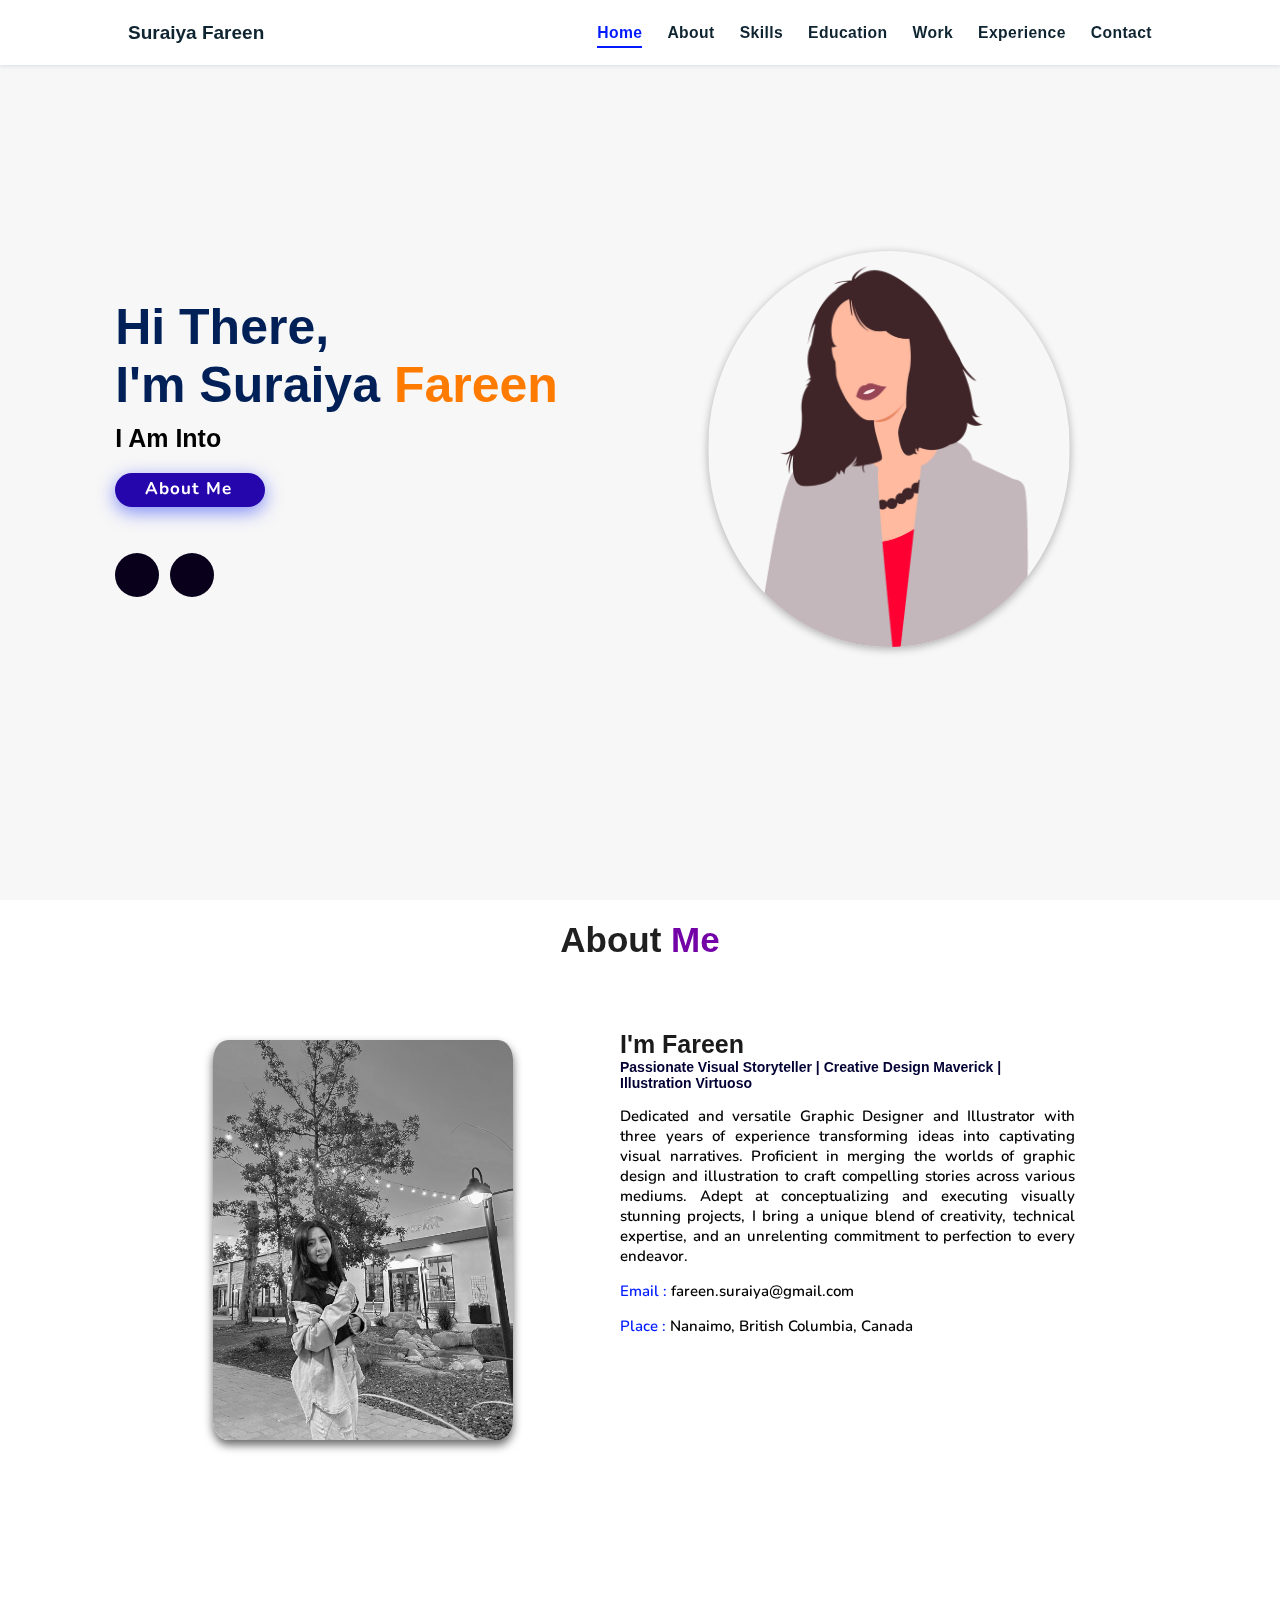
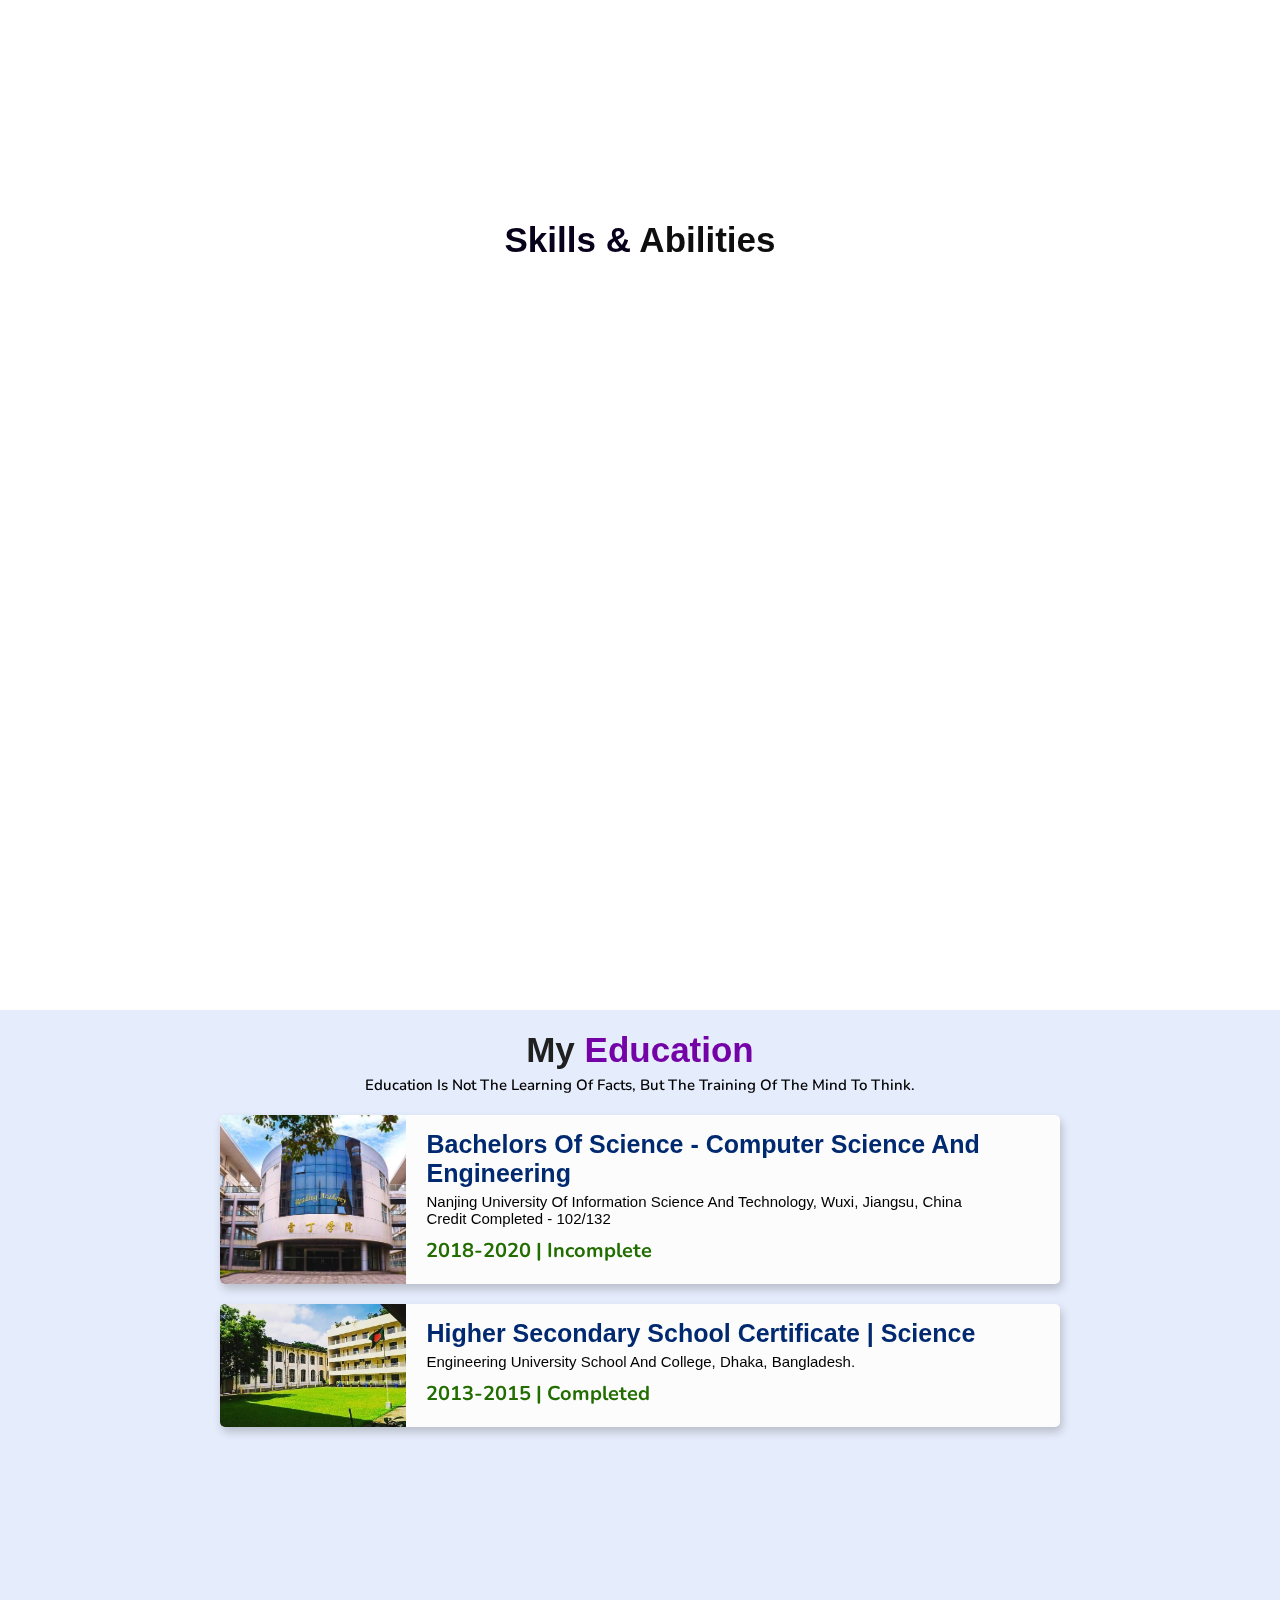
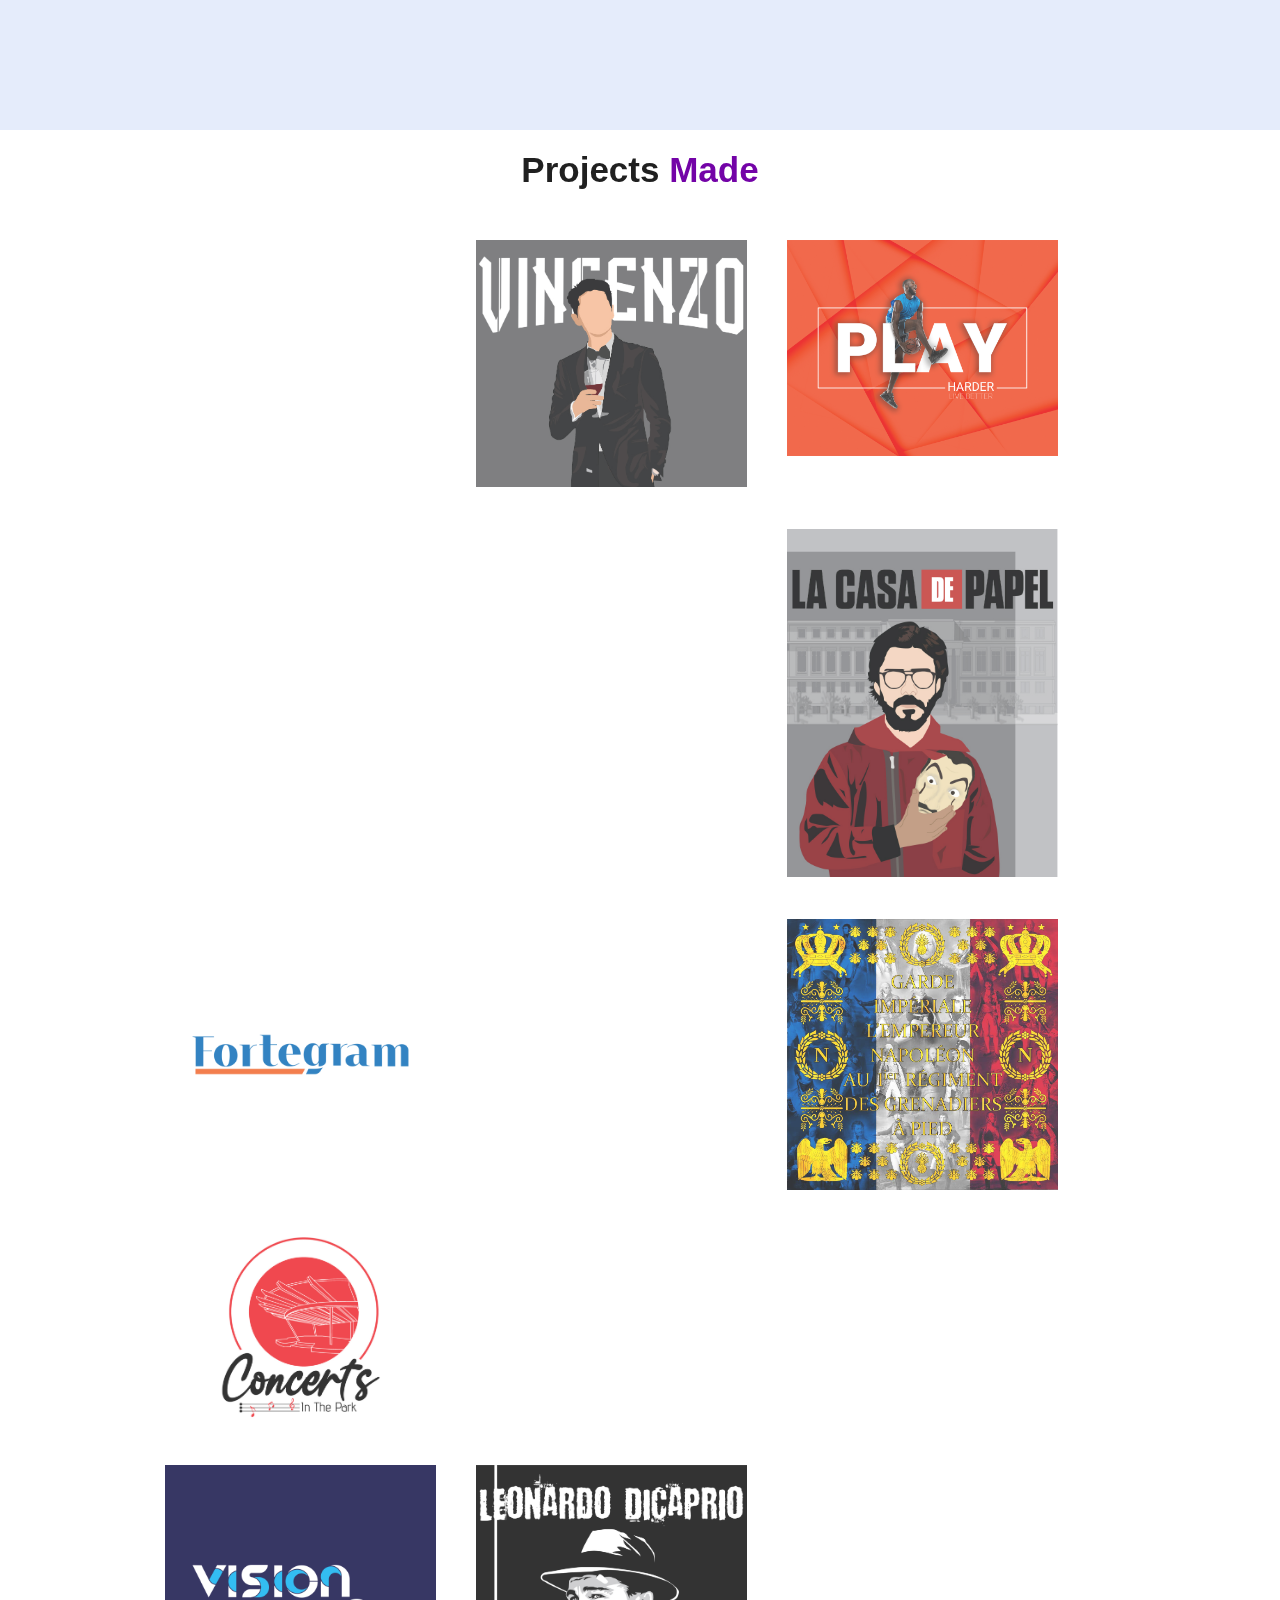
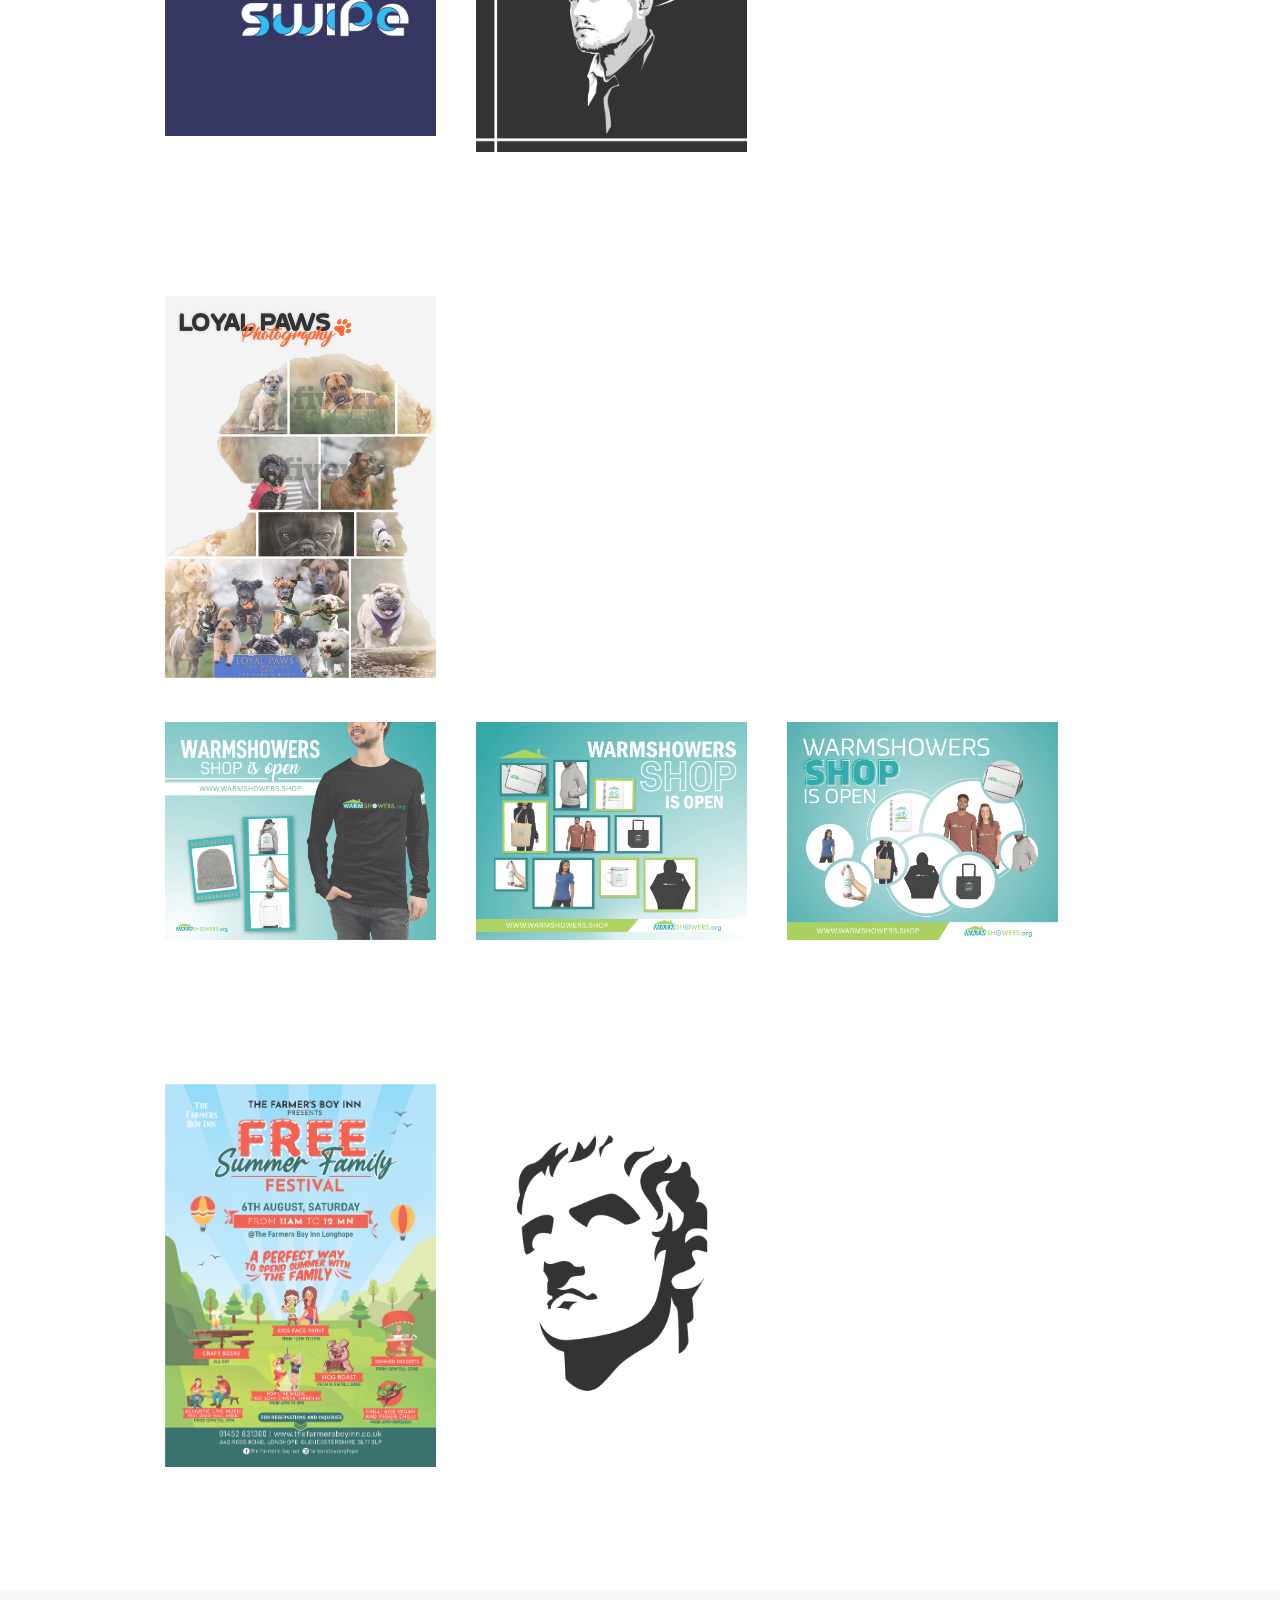
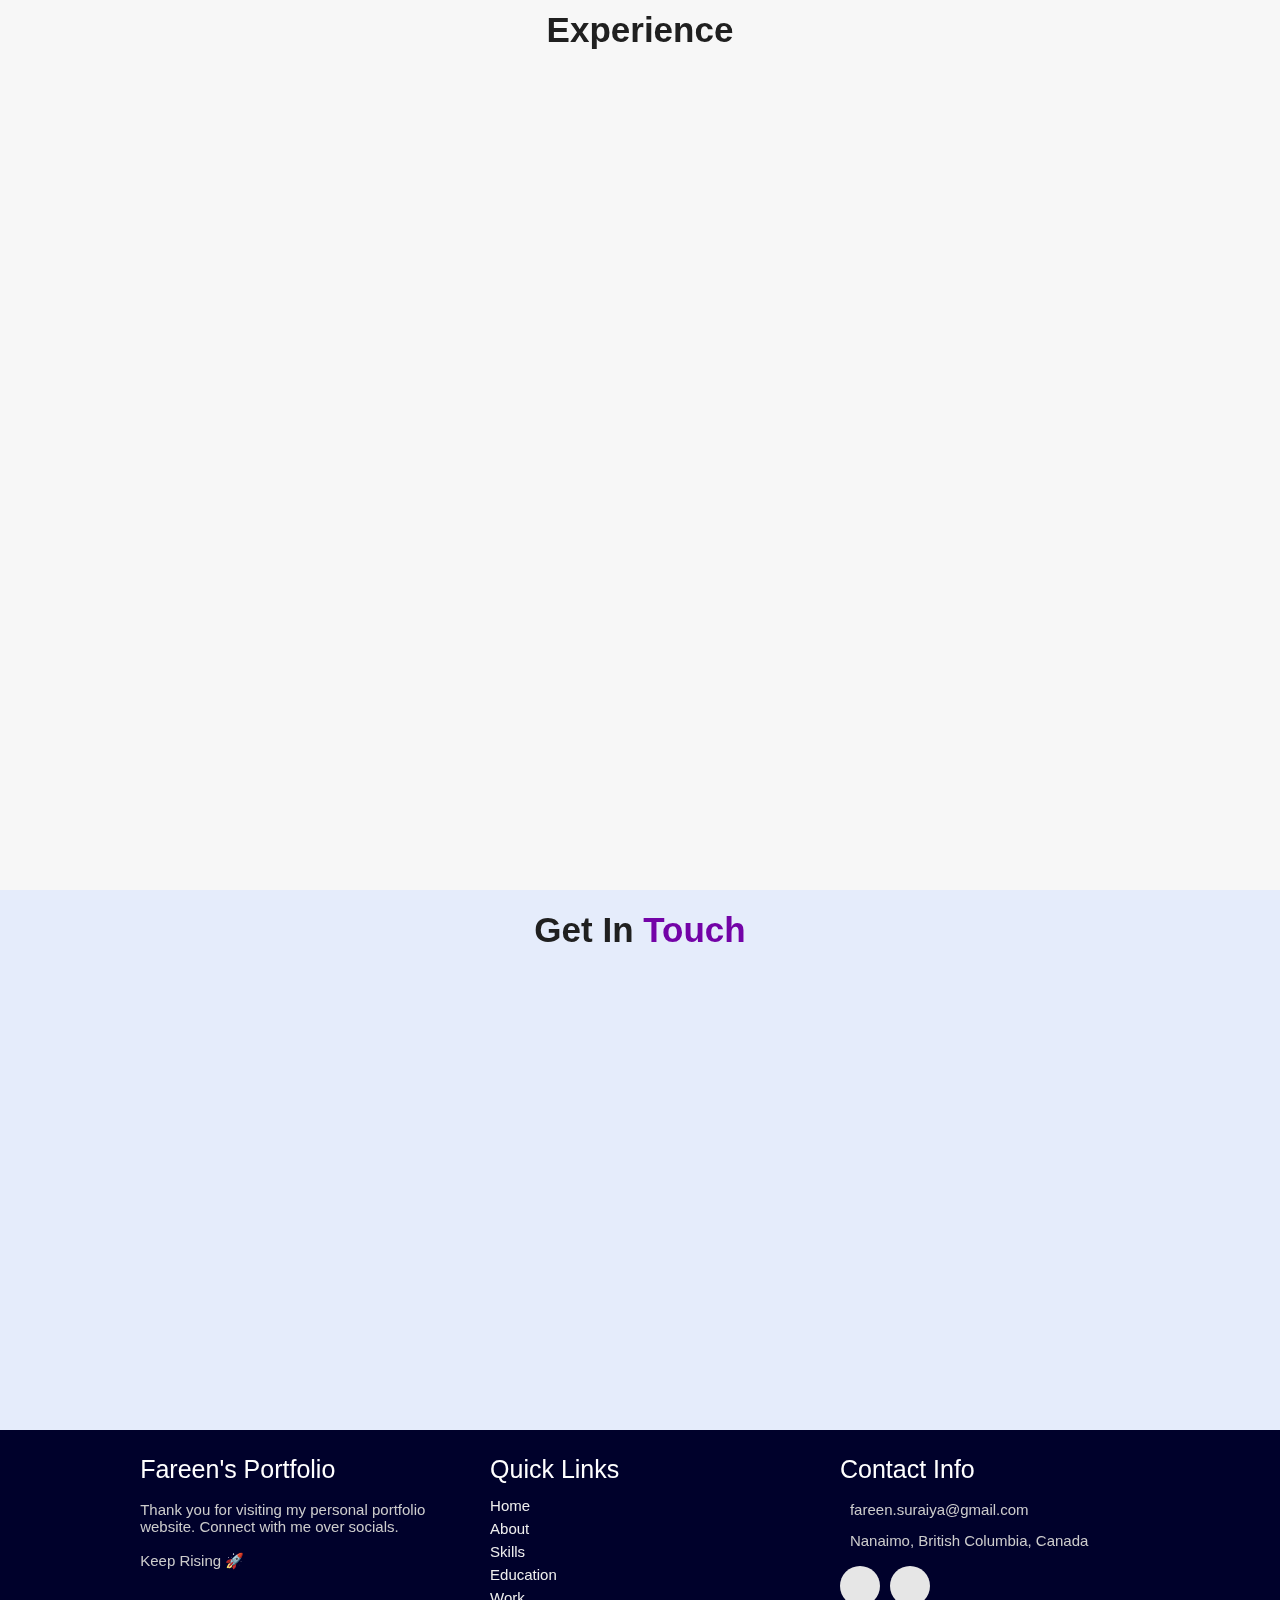
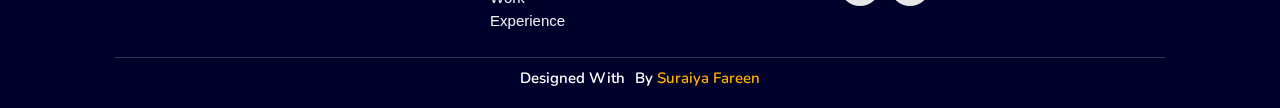
==== commit daf63d6b: "test 12" ====
--- a/index.html
+++ b/index.html
@@ -274,7 +274,7 @@
     <img src="./assets/images/projects/2.jpg" alt="" style="width:100%" onclick="myFunction(this);">
   </div>
   <div class="column">
-    <img src="./assets/images/educat/02.jpg" alt="" style="width:100%" onclick="myFunction(this);">
+    <img src="./assets/images/educat/02.jpeg" alt="" style="width:100%" onclick="myFunction(this);">
   </div>
 
   <div class="column">
@@ -297,7 +297,7 @@
     <img src="./assets/images/projects/6.jpg" alt="" style="width:100%" onclick="myFunction(this);">
   </div>
   <div class="column">
-    <img src="./assets/images/projects/7.jpg" alt="" style="width:100%" onclick="myFunction(this);">
+    <img src="./assets/images/projects/7.jpeg" alt="" style="width:100%" onclick="myFunction(this);">
   </div>
   <div class="column">
     <img src="./assets/images/educat/8.jpg" alt="" style="width:100%" onclick="myFunction(this);">
@@ -310,23 +310,23 @@
     <img src="./assets/images/projects/10.jpg" alt="" style="width:100%" onclick="myFunction(this);">
   </div>
   <div class="column">
-    <img src="./assets/images/projects/11.jpg" alt="" style="width:100%" onclick="myFunction(this);">
-  </div>
-  <div class="column">
-    <img src="./assets/images/educat/12.jpg" alt="" style="width:100%" onclick="myFunction(this);">
-  </div>
-
-  <div class="column">
-    <img src="./assets/images/projects/13.jpg" alt="" style="width:100%" onclick="myFunction(this);">
-  </div>
-  <div class="column">
-    <img src="./assets/images/projects/14.jpg" alt="" style="width:100%" onclick="myFunction(this);">
-  </div>
-  <div class="column">
-    <img src="./assets/images/projects/15.jpg" alt="" style="width:100%" onclick="myFunction(this);">
-  </div>
-  <div class="column">
-    <img src="./assets/images/educat/16.jpg" alt="" style="width:100%" onclick="myFunction(this);">
+    <img src="./assets/images/projects/11.jpeg" alt="" style="width:100%" onclick="myFunction(this);">
+  </div>
+  <div class="column">
+    <img src="./assets/images/educat/12.jpeg" alt="" style="width:100%" onclick="myFunction(this);">
+  </div>
+
+  <div class="column">
+    <img src="./assets/images/projects/13.jpeg" alt="" style="width:100%" onclick="myFunction(this);">
+  </div>
+  <div class="column">
+    <img src="./assets/images/projects/14.jpeg" alt="" style="width:100%" onclick="myFunction(this);">
+  </div>
+  <div class="column">
+    <img src="./assets/images/projects/15.jpeg" alt="" style="width:100%" onclick="myFunction(this);">
+  </div>
+  <div class="column">
+    <img src="./assets/images/educat/16.jpeg" alt="" style="width:100%" onclick="myFunction(this);">
   </div>
 
   <div class="column">
@@ -336,10 +336,10 @@
     <img src="./assets/images/projects/18.jpg" alt="" style="width:100%" onclick="myFunction(this);">
   </div>
   <div class="column">
-    <img src="./assets/images/projects/19.jpg" alt="" style="width:100%" onclick="myFunction(this);">
-  </div>
-  <div class="column">
-    <img src="./assets/images/educat/20.jpg" alt="" style="width:100%" onclick="myFunction(this);">
+    <img src="./assets/images/projects/19.jpeg" alt="" style="width:100%" onclick="myFunction(this);">
+  </div>
+  <div class="column">
+    <img src="./assets/images/educat/20.jpeg" alt="" style="width:100%" onclick="myFunction(this);">
   </div>
   <div class="column">
     <img src="./assets/images/projects/21.jpg" alt="" style="width:100%" onclick="myFunction(this);">
@@ -355,7 +355,7 @@
   </div>
   
   <div class="column">
-    <img src="./assets/images/projects/25.jpg" alt="" style="width:100%" onclick="myFunction(this);">
+    <img src="./assets/images/projects/25.jpeg" alt="" style="width:100%" onclick="myFunction(this);">
   </div>
   <div class="column">
     <img src="./assets/images/projects/26.jpg" alt="" style="width:100%" onclick="myFunction(this);">
@@ -378,6 +378,13 @@
   </div>
   <div class="column">
     <img src="./assets/images/educat/32.jpg" alt="" style="width:100%" onclick="myFunction(this);">
+  </div>
+
+  <div class="column">
+    <img src="./assets/images/projects/33.jp3g" alt="" style="width:100%" onclick="myFunction(this);">
+  </div>
+  <div class="column">
+    <img src="./assets/images/educat/34.jp3g" alt="" style="width:100%" onclick="myFunction(this);">
   </div>
 </div>
 
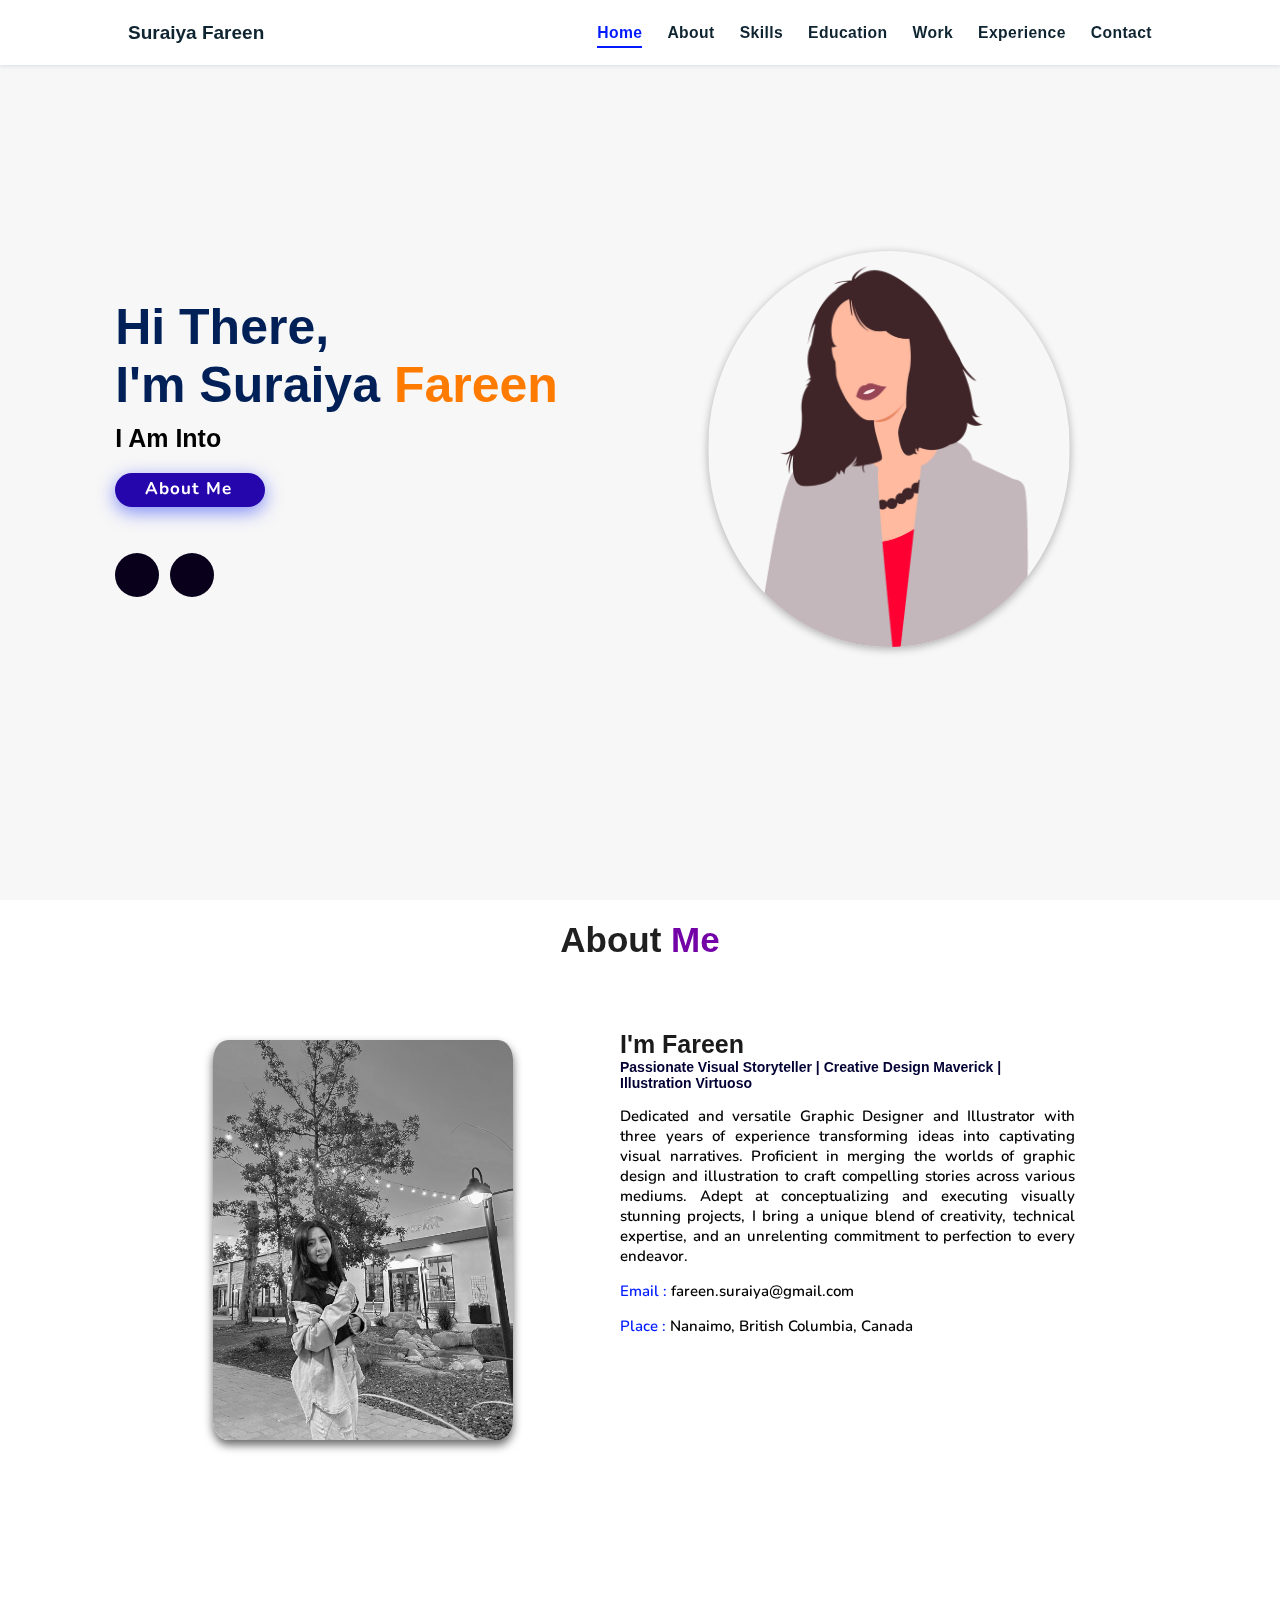
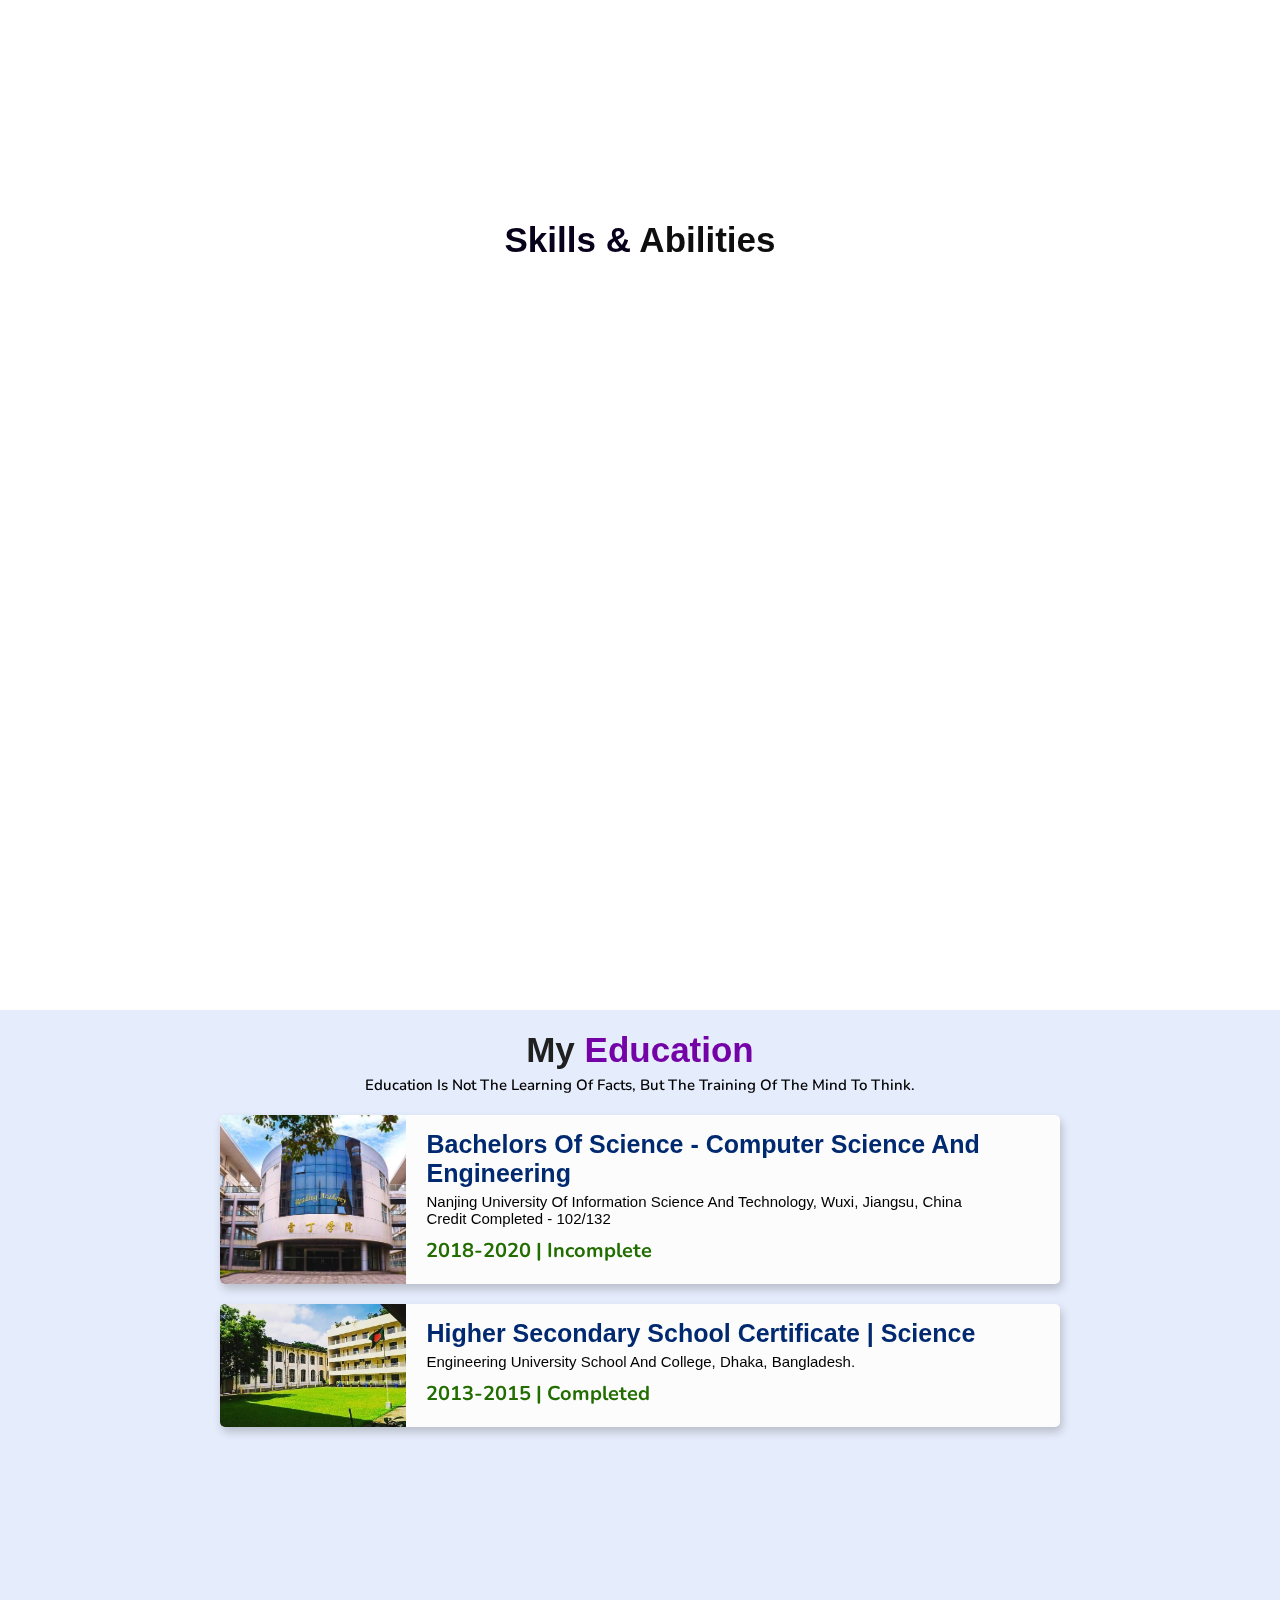
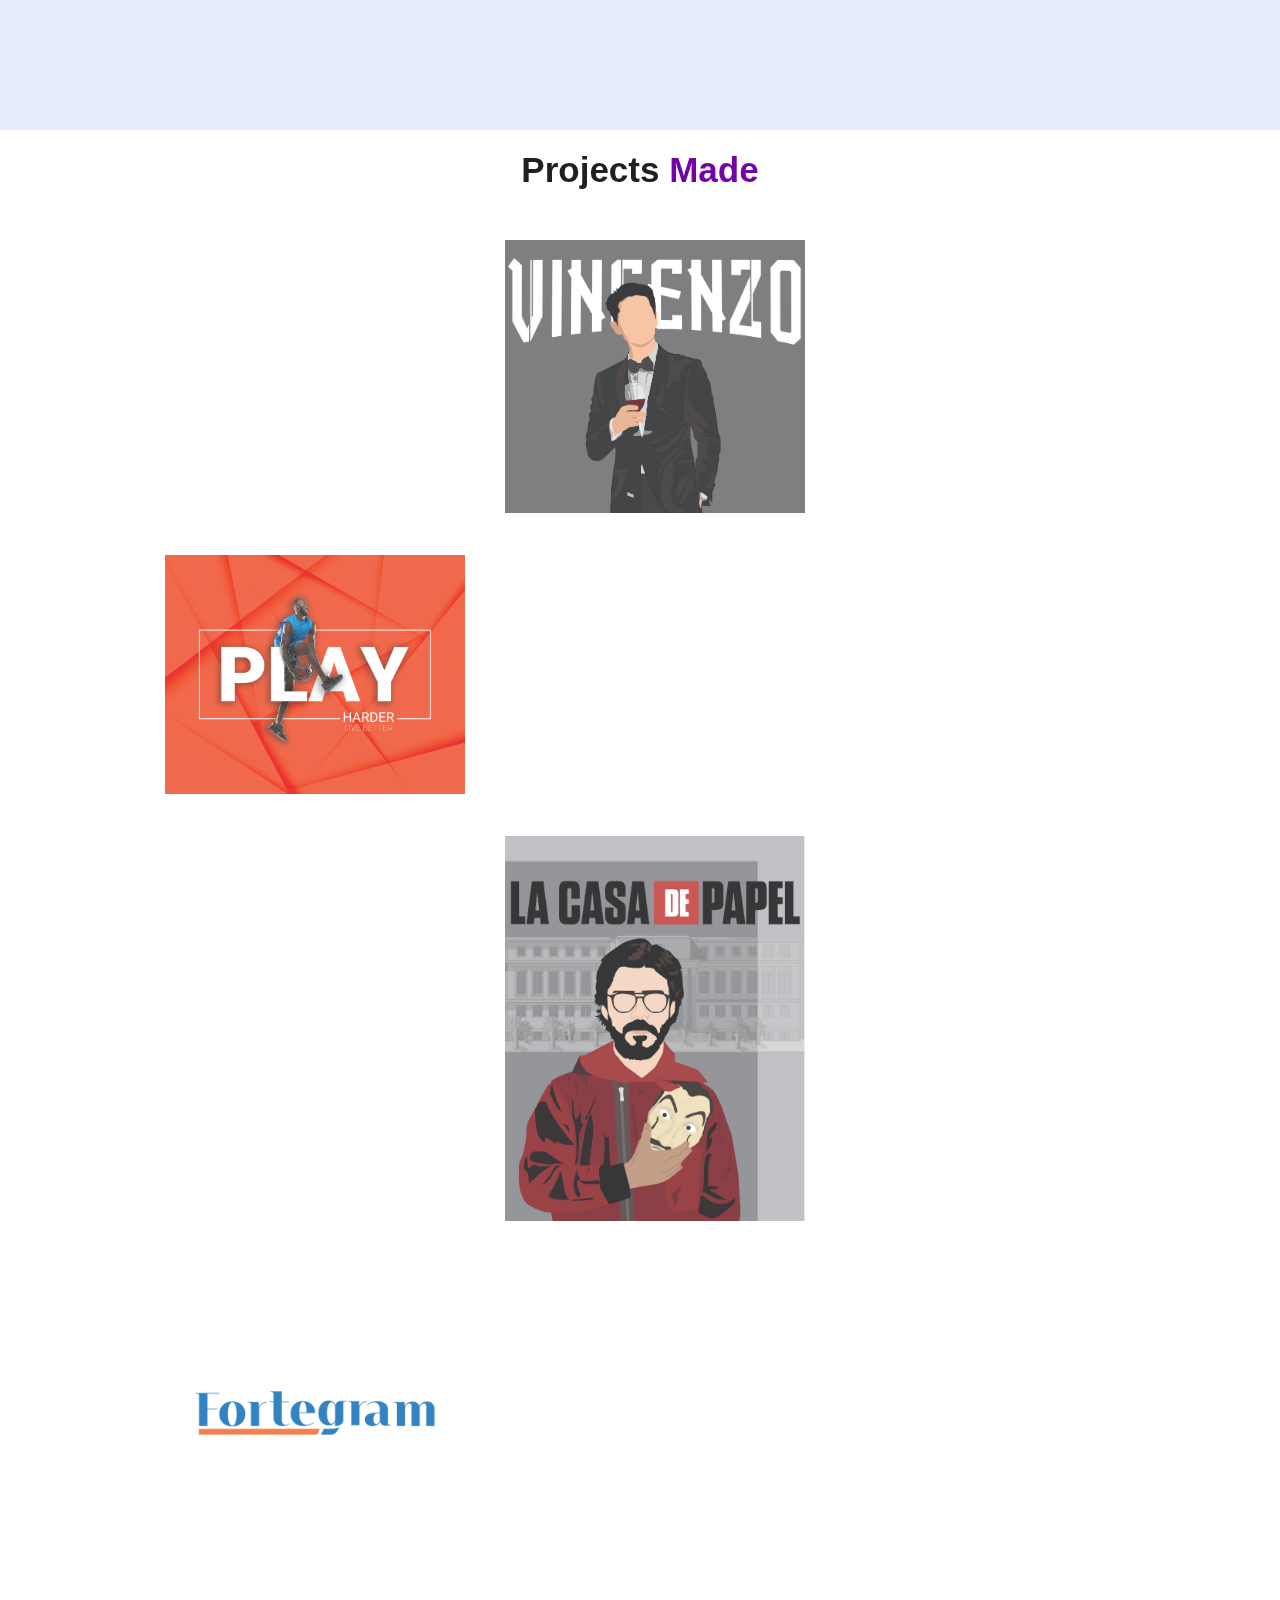
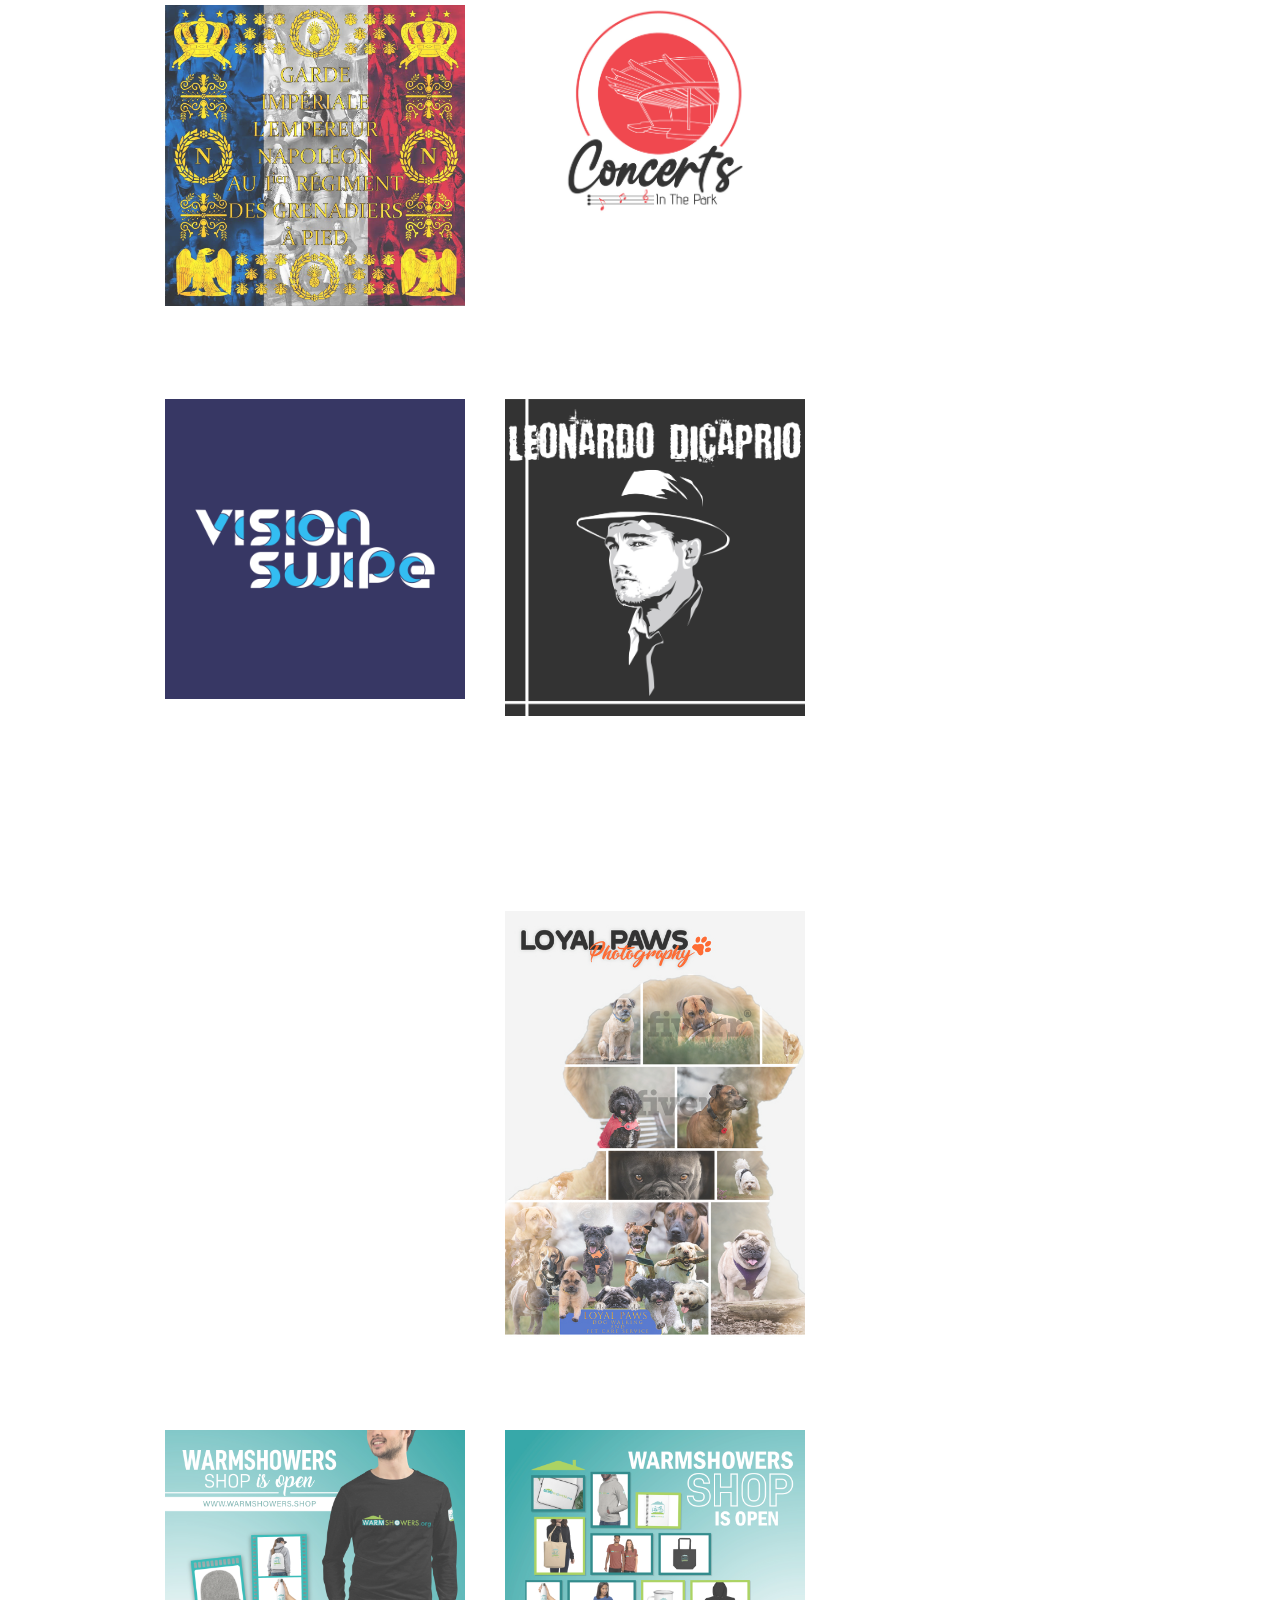
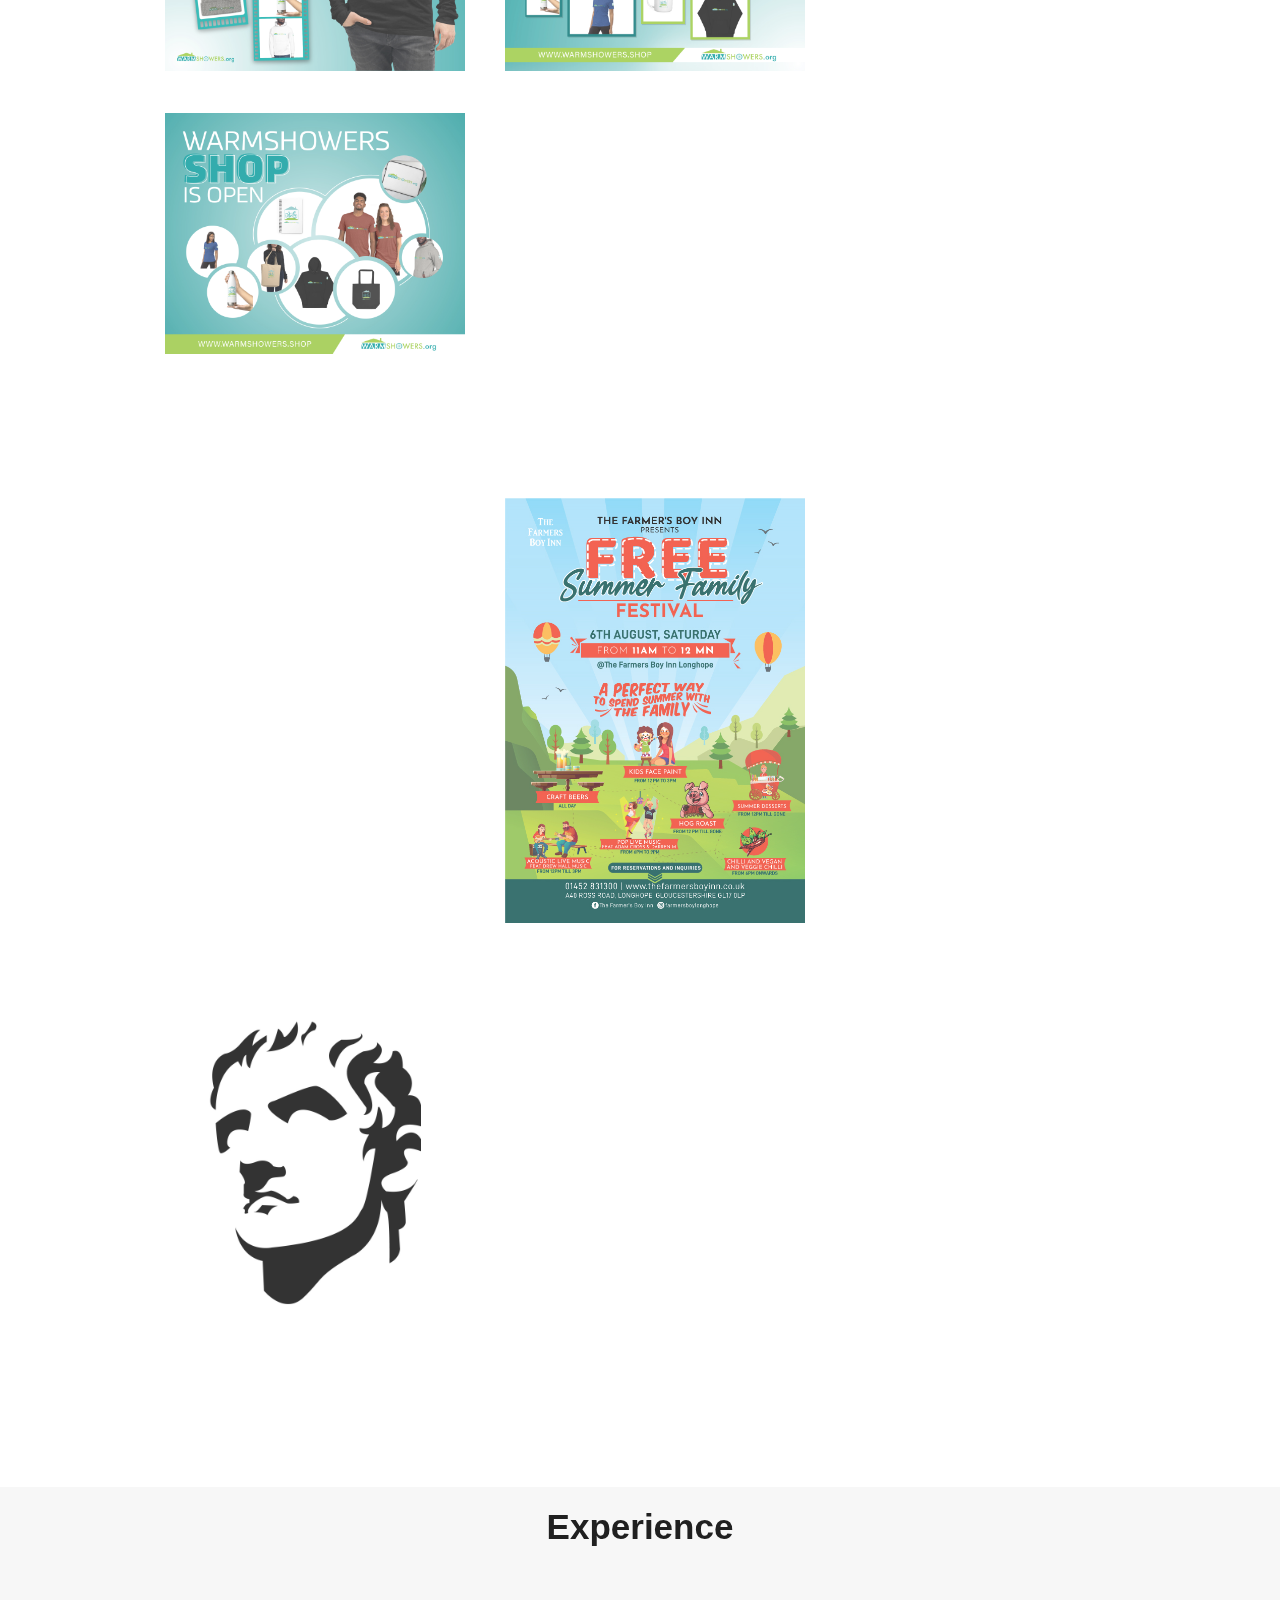
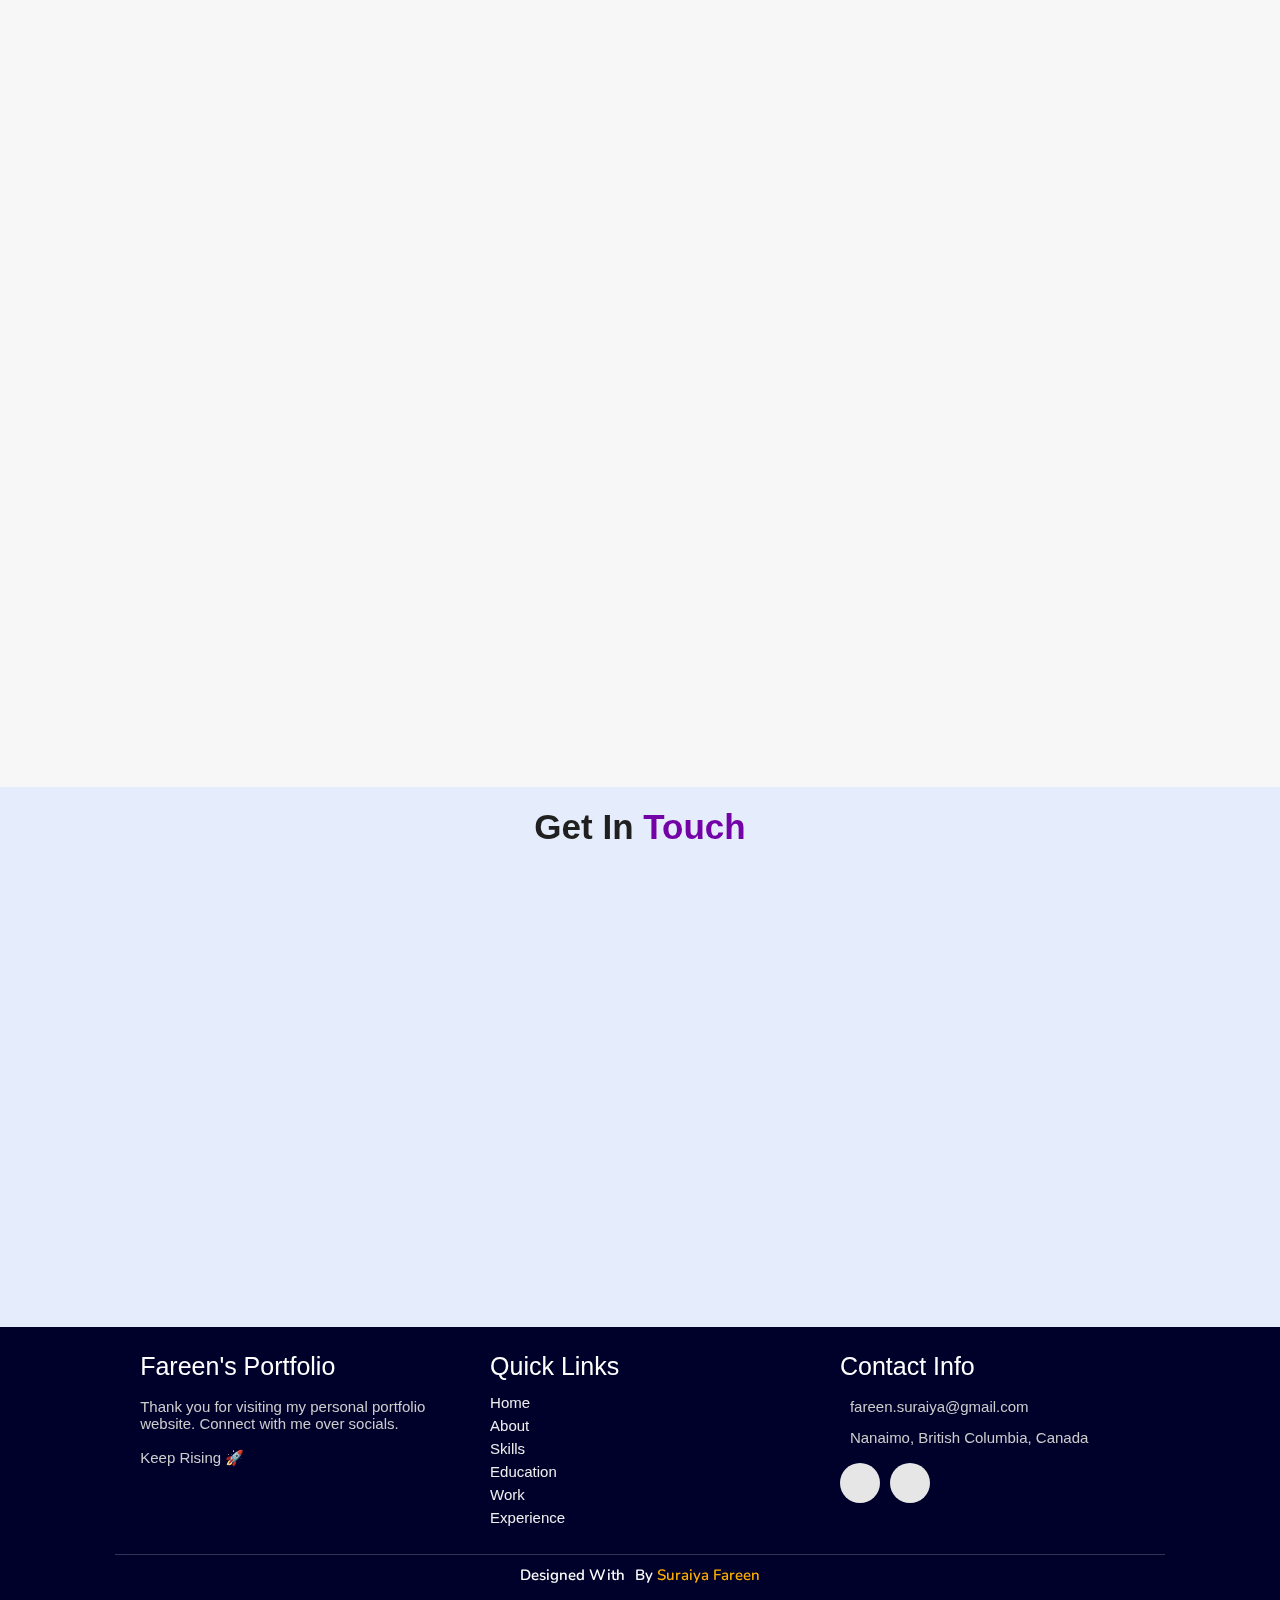
==== commit 7d572eb5: "test 11" ====
--- a/index.html
+++ b/index.html
@@ -212,7 +212,7 @@
 /* The grid: Four equal columns that floats next to each other */
 .column {
   float: left;
-  width:30%;
+  width:33%;
   padding: 10px;
 }
 
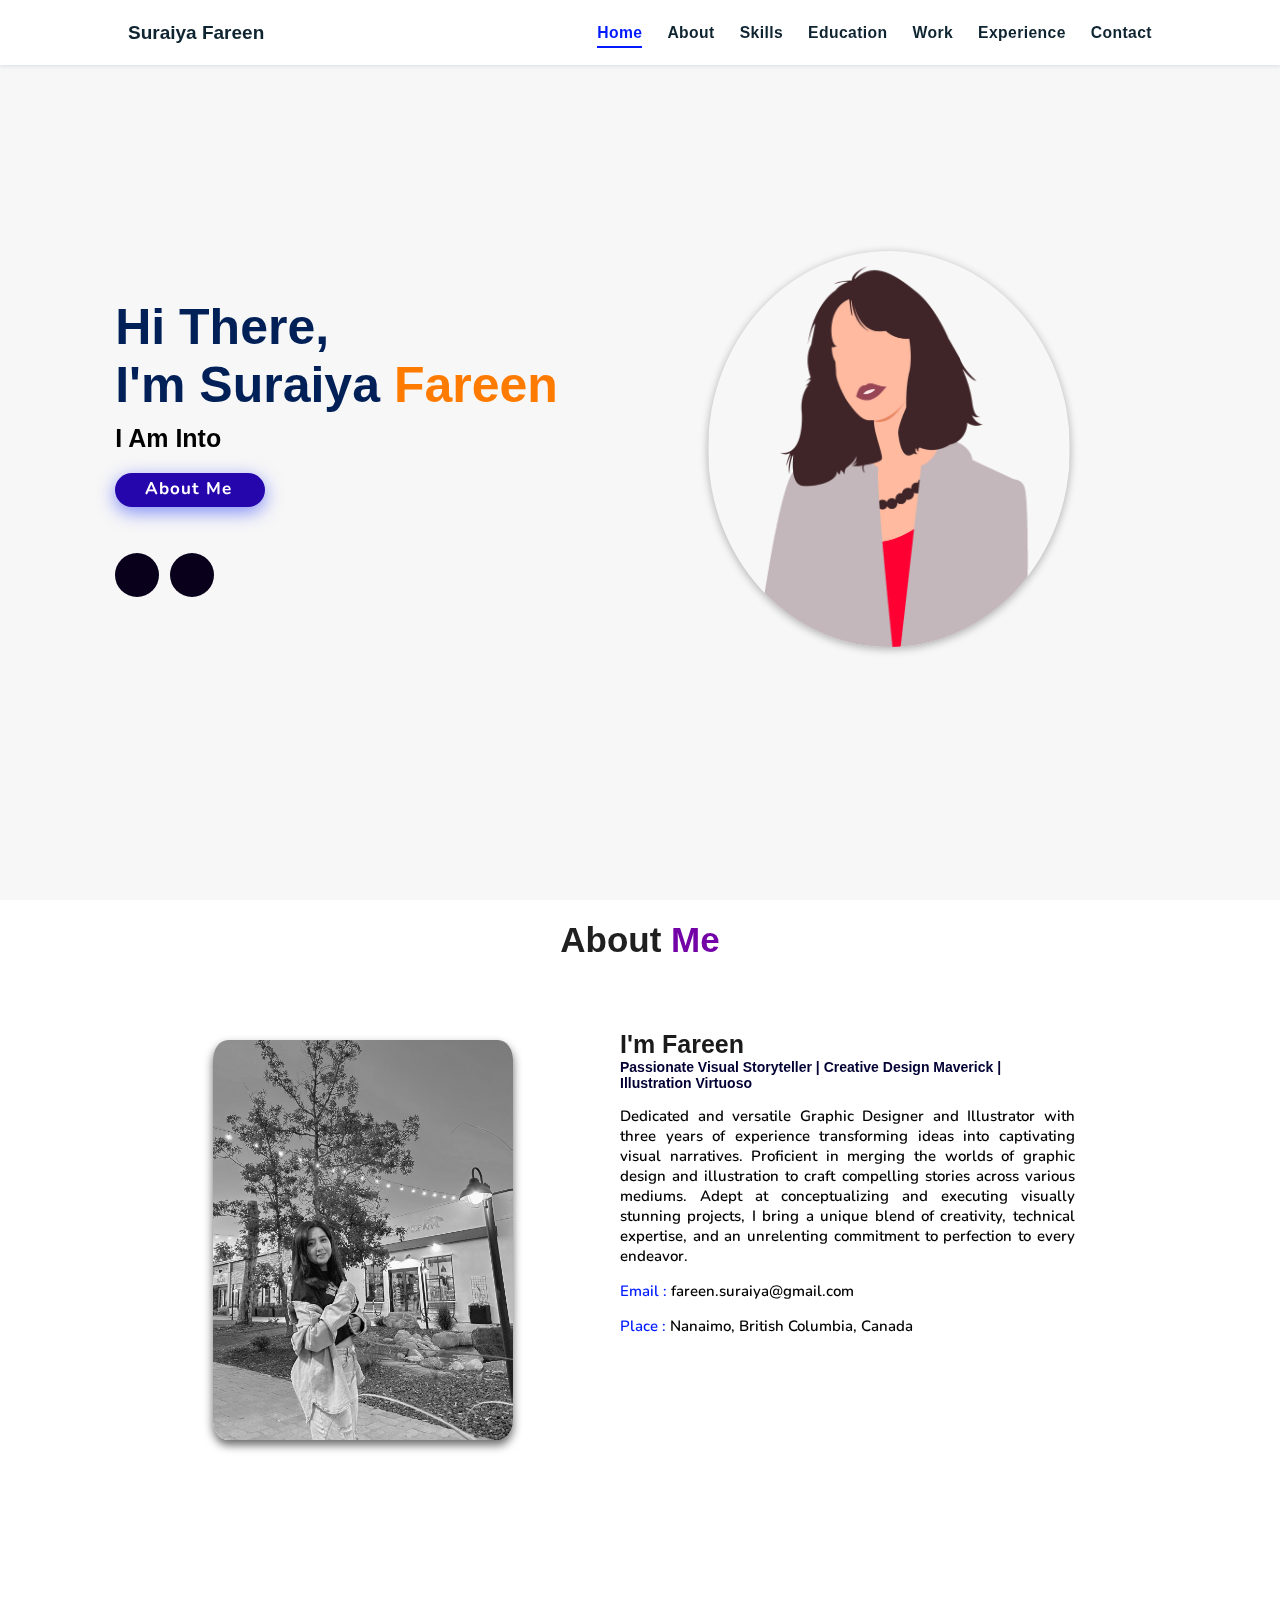
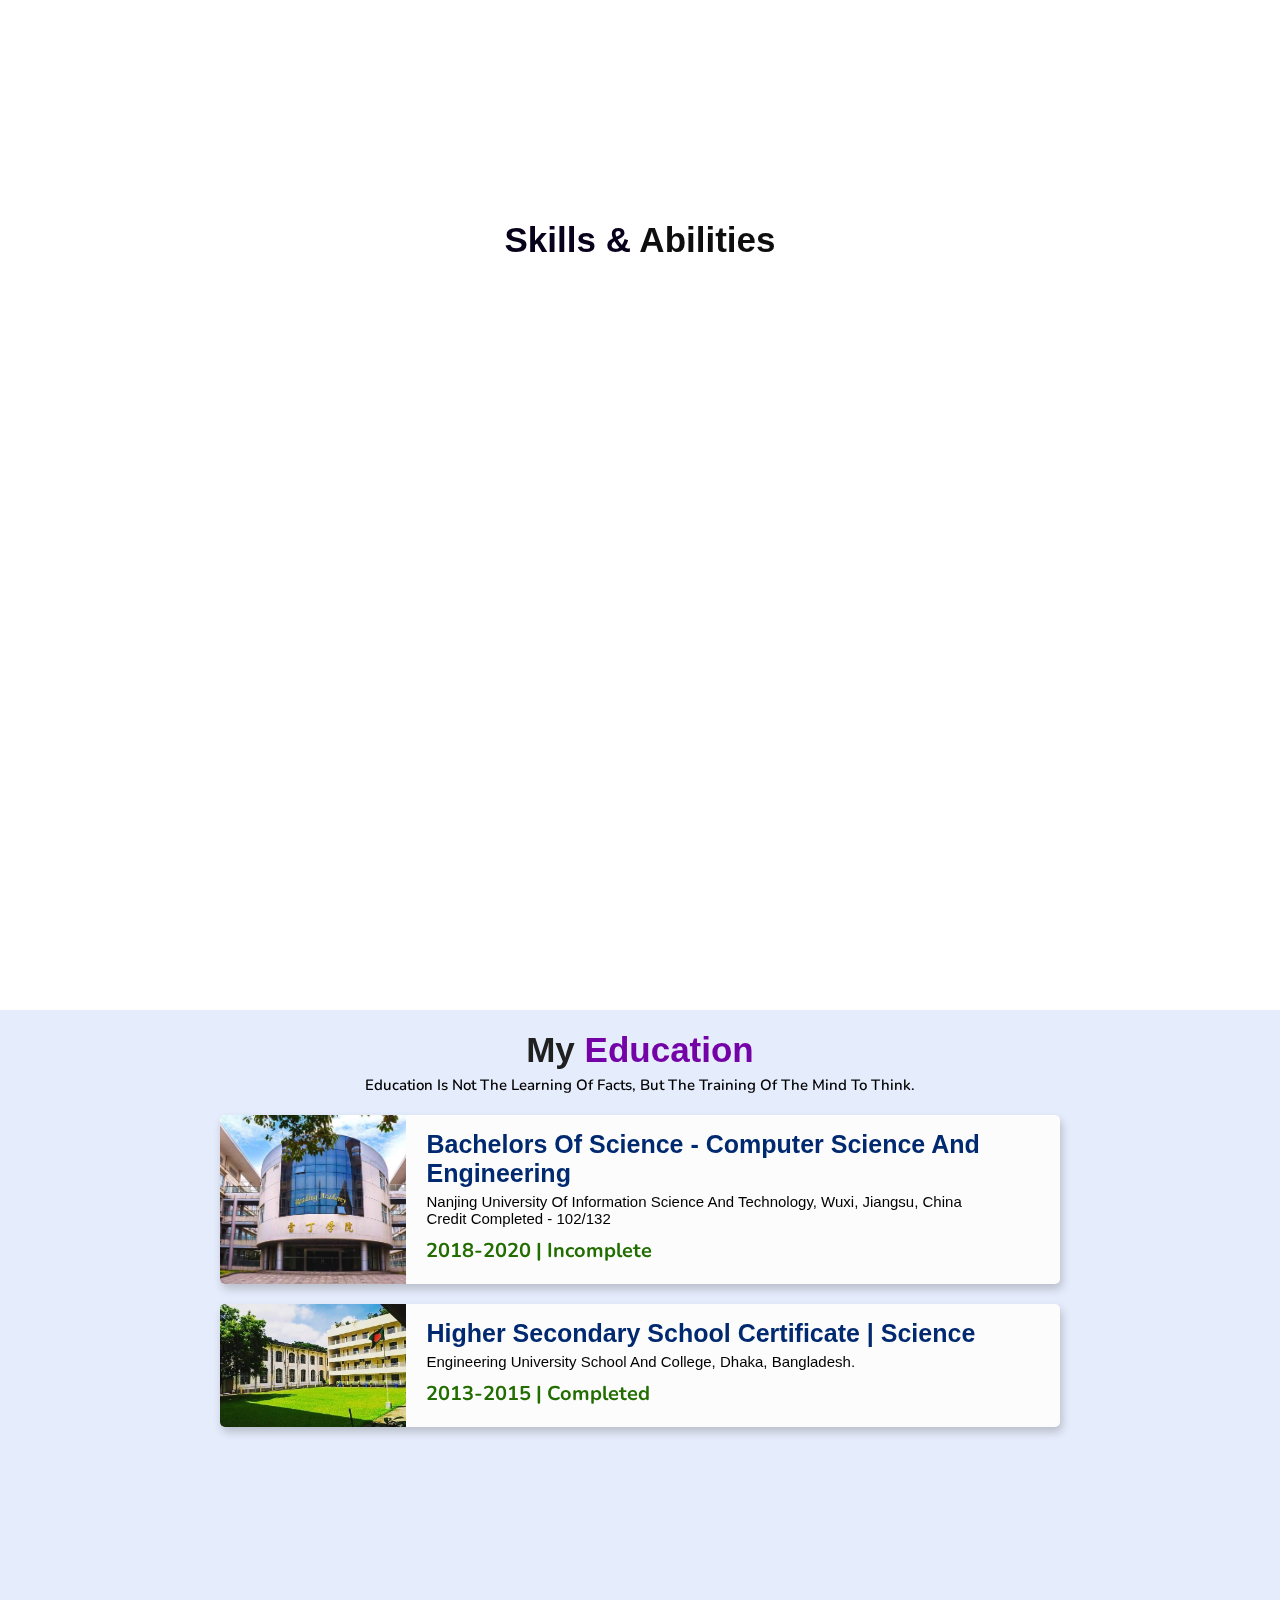
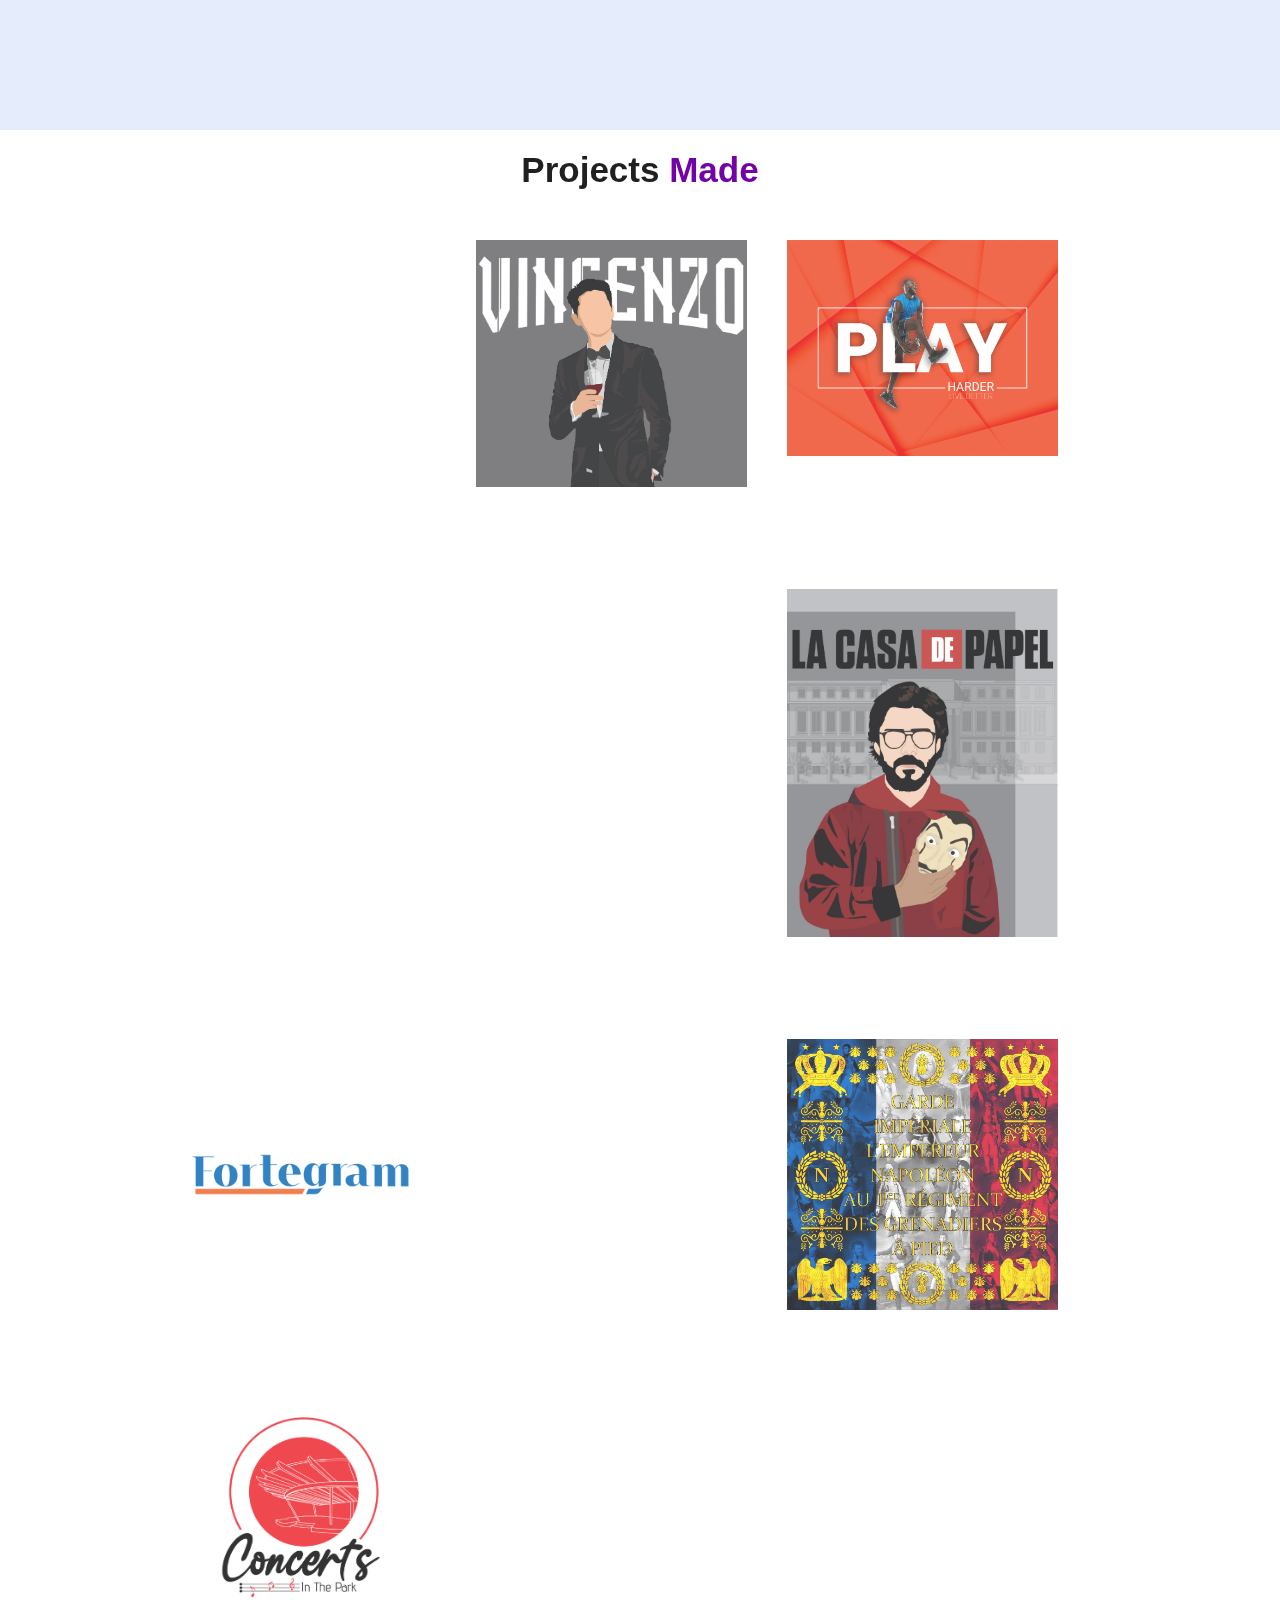
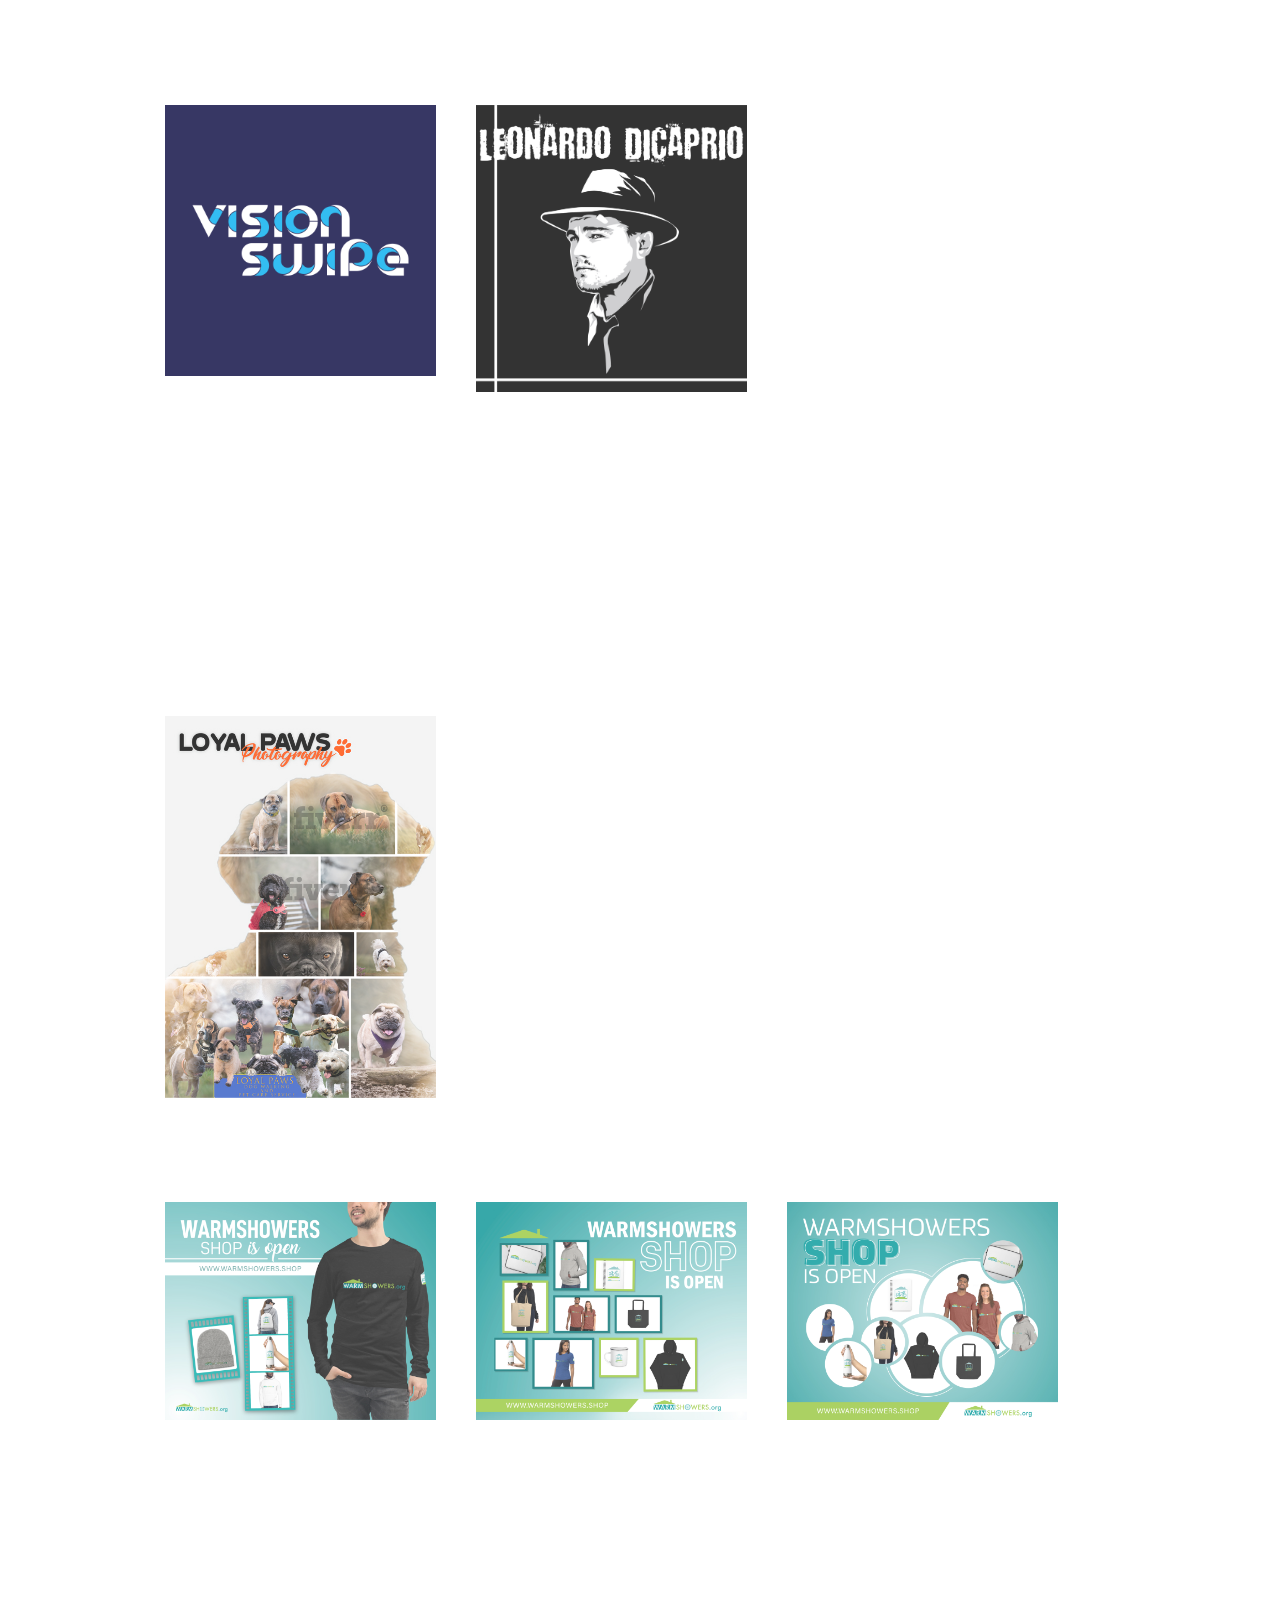
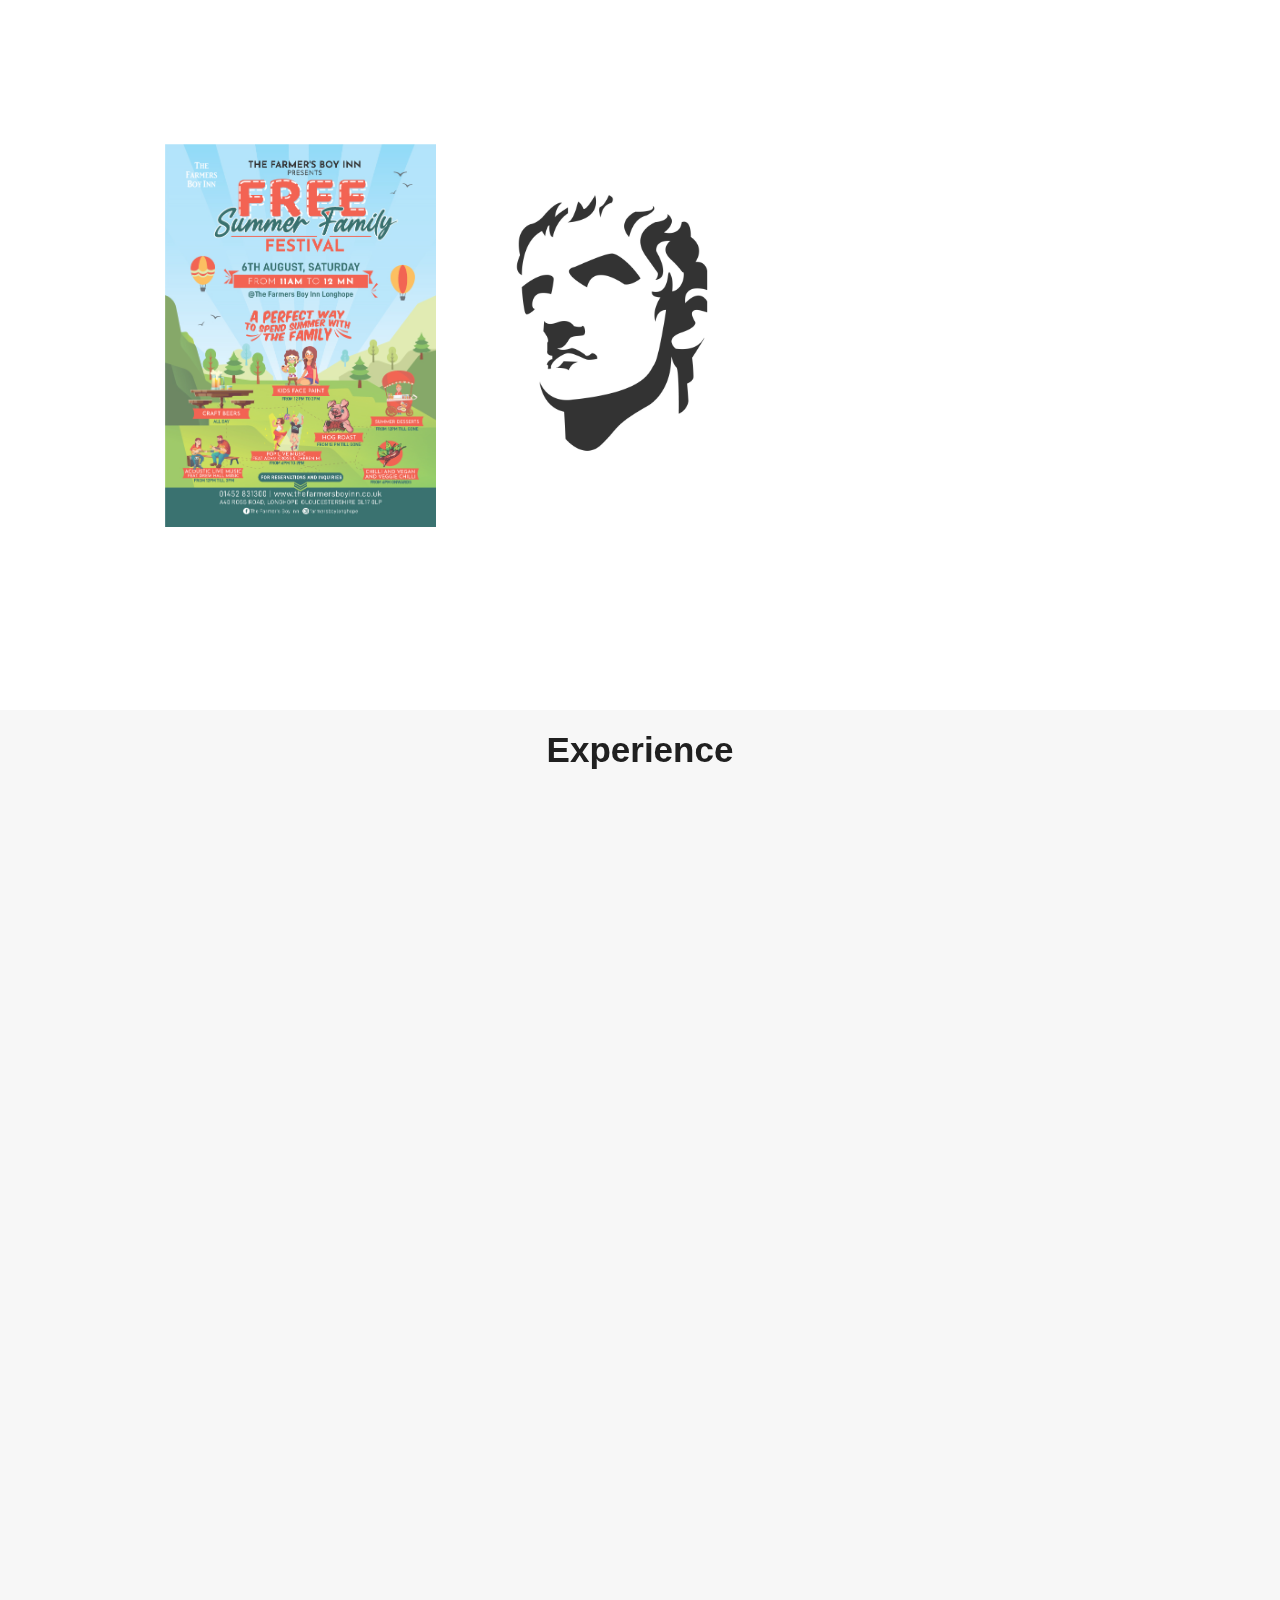
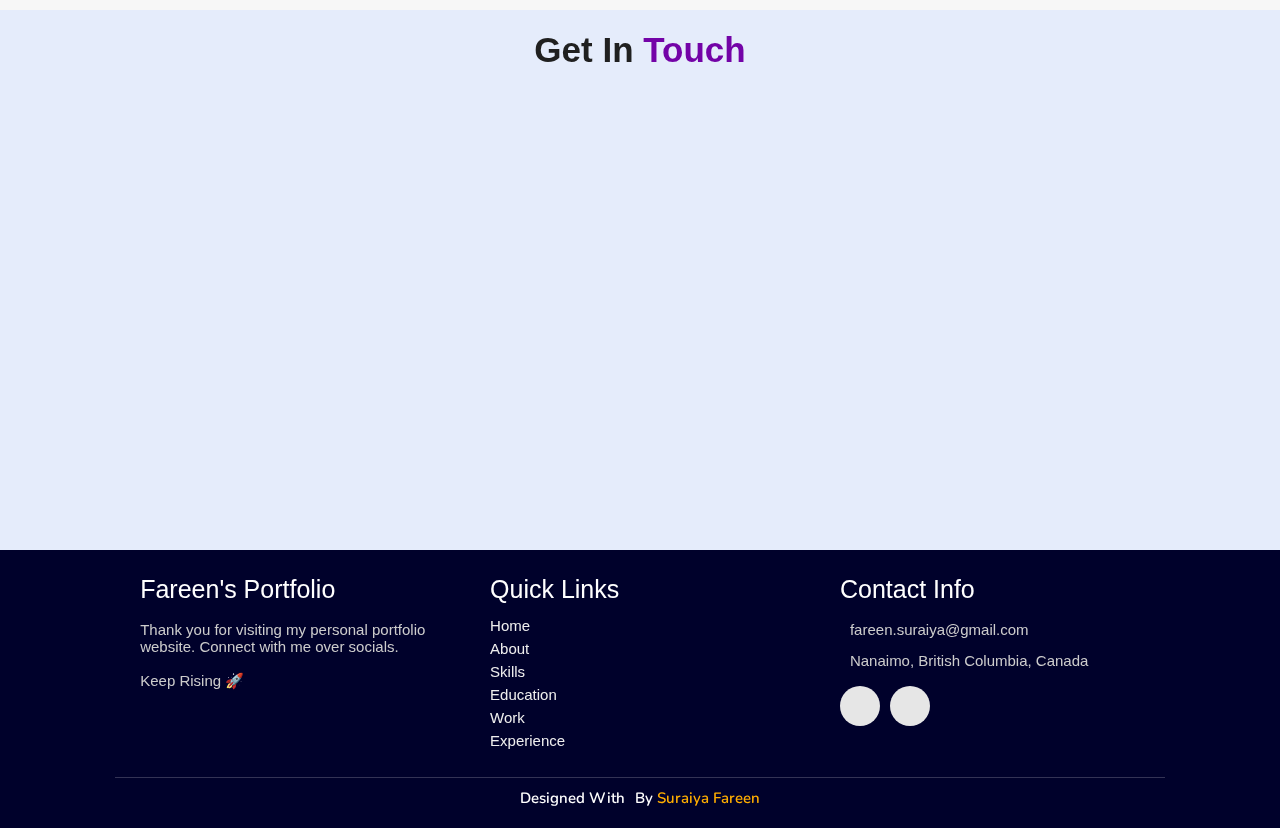
==== commit cde8126d: "test 12" ====
--- a/index.html
+++ b/index.html
@@ -212,7 +212,7 @@
 /* The grid: Four equal columns that floats next to each other */
 .column {
   float: left;
-  width:33%;
+  width:30%;
   padding: 10px;
 }
 
@@ -273,6 +273,9 @@
   <div class="column">
     <img src="./assets/images/projects/2.jpg" alt="" style="width:100%" onclick="myFunction(this);">
   </div>
+</div>
+
+<div class="row">
   <div class="column">
     <img src="./assets/images/educat/02.jpeg" alt="" style="width:100%" onclick="myFunction(this);">
   </div>
@@ -283,16 +286,21 @@
   <div class="column">
     <img src="./assets/images/projects/03.jpg" alt="" style="width:100%" onclick="myFunction(this);">
   </div>
+</div>
+
+<div class="row">
   <div class="column">
     <img src="./assets/images/projects/4.jpg" alt="" style="width:100%" onclick="myFunction(this);">
   </div>
   <div class="column">
     <img src="./assets/images/educat/04.jpg" alt="" style="width:100%" onclick="myFunction(this);">
   </div>
-
   <div class="column">
     <img src="./assets/images/projects/5.jpg" alt="" style="width:100%" onclick="myFunction(this);">
   </div>
+</div>
+
+<div class="row">
   <div class="column">
     <img src="./assets/images/projects/6.jpg" alt="" style="width:100%" onclick="myFunction(this);">
   </div>
@@ -302,7 +310,9 @@
   <div class="column">
     <img src="./assets/images/educat/8.jpg" alt="" style="width:100%" onclick="myFunction(this);">
   </div>
-
+</div>
+
+<div class="row">
   <div class="column">
     <img src="./assets/images/projects/9.jpg" alt="" style="width:100%" onclick="myFunction(this);">
   </div>
@@ -312,26 +322,34 @@
   <div class="column">
     <img src="./assets/images/projects/11.jpeg" alt="" style="width:100%" onclick="myFunction(this);">
   </div>
+</div>
+
+<div class="row">  
   <div class="column">
     <img src="./assets/images/educat/12.jpeg" alt="" style="width:100%" onclick="myFunction(this);">
   </div>
-
   <div class="column">
     <img src="./assets/images/projects/13.jpeg" alt="" style="width:100%" onclick="myFunction(this);">
   </div>
   <div class="column">
     <img src="./assets/images/projects/14.jpeg" alt="" style="width:100%" onclick="myFunction(this);">
   </div>
+</div>
+
+
+<div class="row">
   <div class="column">
     <img src="./assets/images/projects/15.jpeg" alt="" style="width:100%" onclick="myFunction(this);">
   </div>
   <div class="column">
     <img src="./assets/images/educat/16.jpeg" alt="" style="width:100%" onclick="myFunction(this);">
   </div>
-
   <div class="column">
     <img src="./assets/images/projects/17.jpg" alt="" style="width:100%" onclick="myFunction(this);">
   </div>
+</div>
+
+<div class="row">
   <div class="column">
     <img src="./assets/images/projects/18.jpg" alt="" style="width:100%" onclick="myFunction(this);">
   </div>
@@ -341,6 +359,9 @@
   <div class="column">
     <img src="./assets/images/educat/20.jpeg" alt="" style="width:100%" onclick="myFunction(this);">
   </div>
+</div>
+
+<div class="row">
   <div class="column">
     <img src="./assets/images/projects/21.jpg" alt="" style="width:100%" onclick="myFunction(this);">
   </div>
@@ -350,27 +371,35 @@
   <div class="column">
     <img src="./assets/images/projects/23.jpg" alt="" style="width:100%" onclick="myFunction(this);">
   </div>
+</div>
+
+<div class="row">
   <div class="column">
     <img src="./assets/images/educat/24.jpg" alt="" style="width:100%" onclick="myFunction(this);">
   </div>
-  
   <div class="column">
     <img src="./assets/images/projects/25.jpeg" alt="" style="width:100%" onclick="myFunction(this);">
   </div>
   <div class="column">
     <img src="./assets/images/projects/26.jpg" alt="" style="width:100%" onclick="myFunction(this);">
   </div>
+</div>
+
+
+<div class="row">
   <div class="column">
     <img src="./assets/images/projects/27.jpg" alt="" style="width:100%" onclick="myFunction(this);">
   </div>
   <div class="column">
     <img src="./assets/images/educat/28.jpg" alt="" style="width:100%" onclick="myFunction(this);">
   </div> 
-
   <div class="column">
     <img src="./assets/images/projects/29.jpg" alt="" style="width:100%" onclick="myFunction(this);">
   </div>
-  <div class="column">
+</div>
+
+<div class="row">
+<div class="column">
     <img src="./assets/images/projects/30.jpg" alt="" style="width:100%" onclick="myFunction(this);">
   </div>
   <div class="column">
@@ -379,7 +408,9 @@
   <div class="column">
     <img src="./assets/images/educat/32.jpg" alt="" style="width:100%" onclick="myFunction(this);">
   </div>
-
+</div>
+
+<div class="row">
   <div class="column">
     <img src="./assets/images/projects/33.jp3g" alt="" style="width:100%" onclick="myFunction(this);">
   </div>
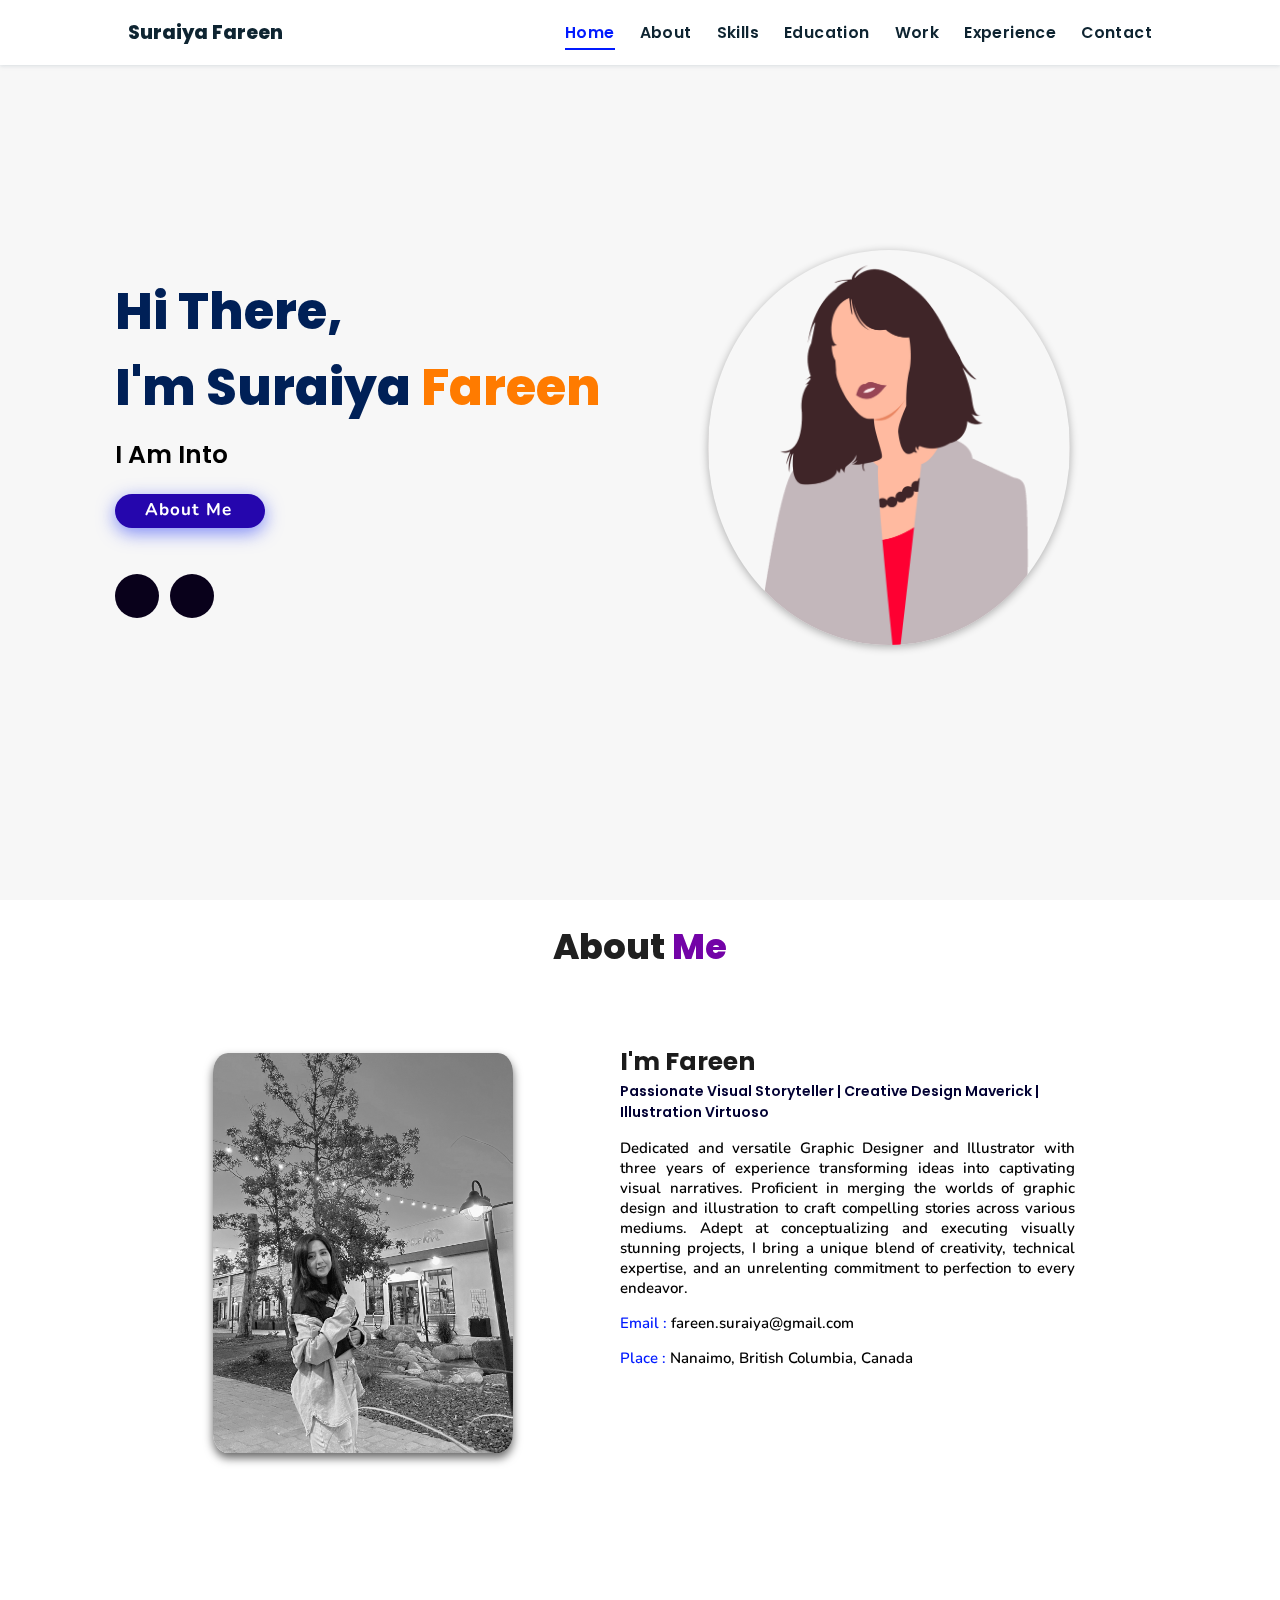
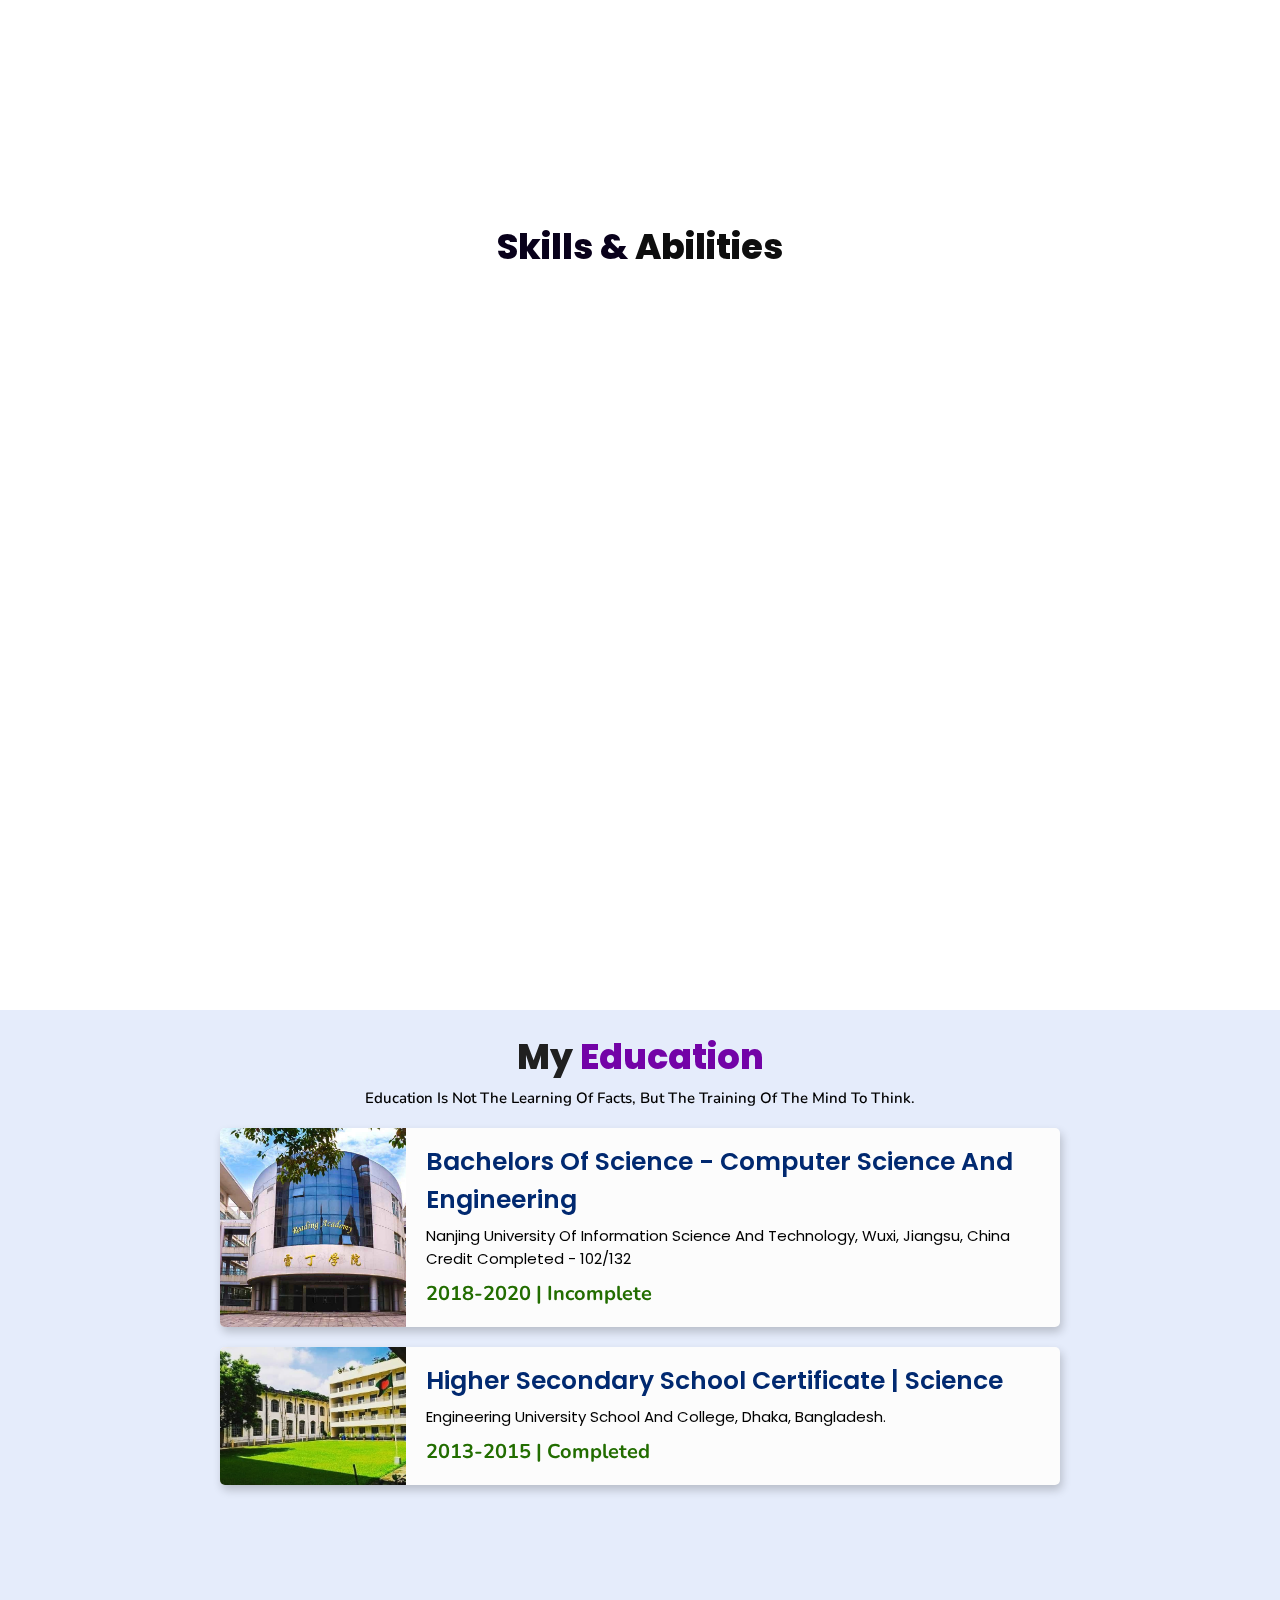
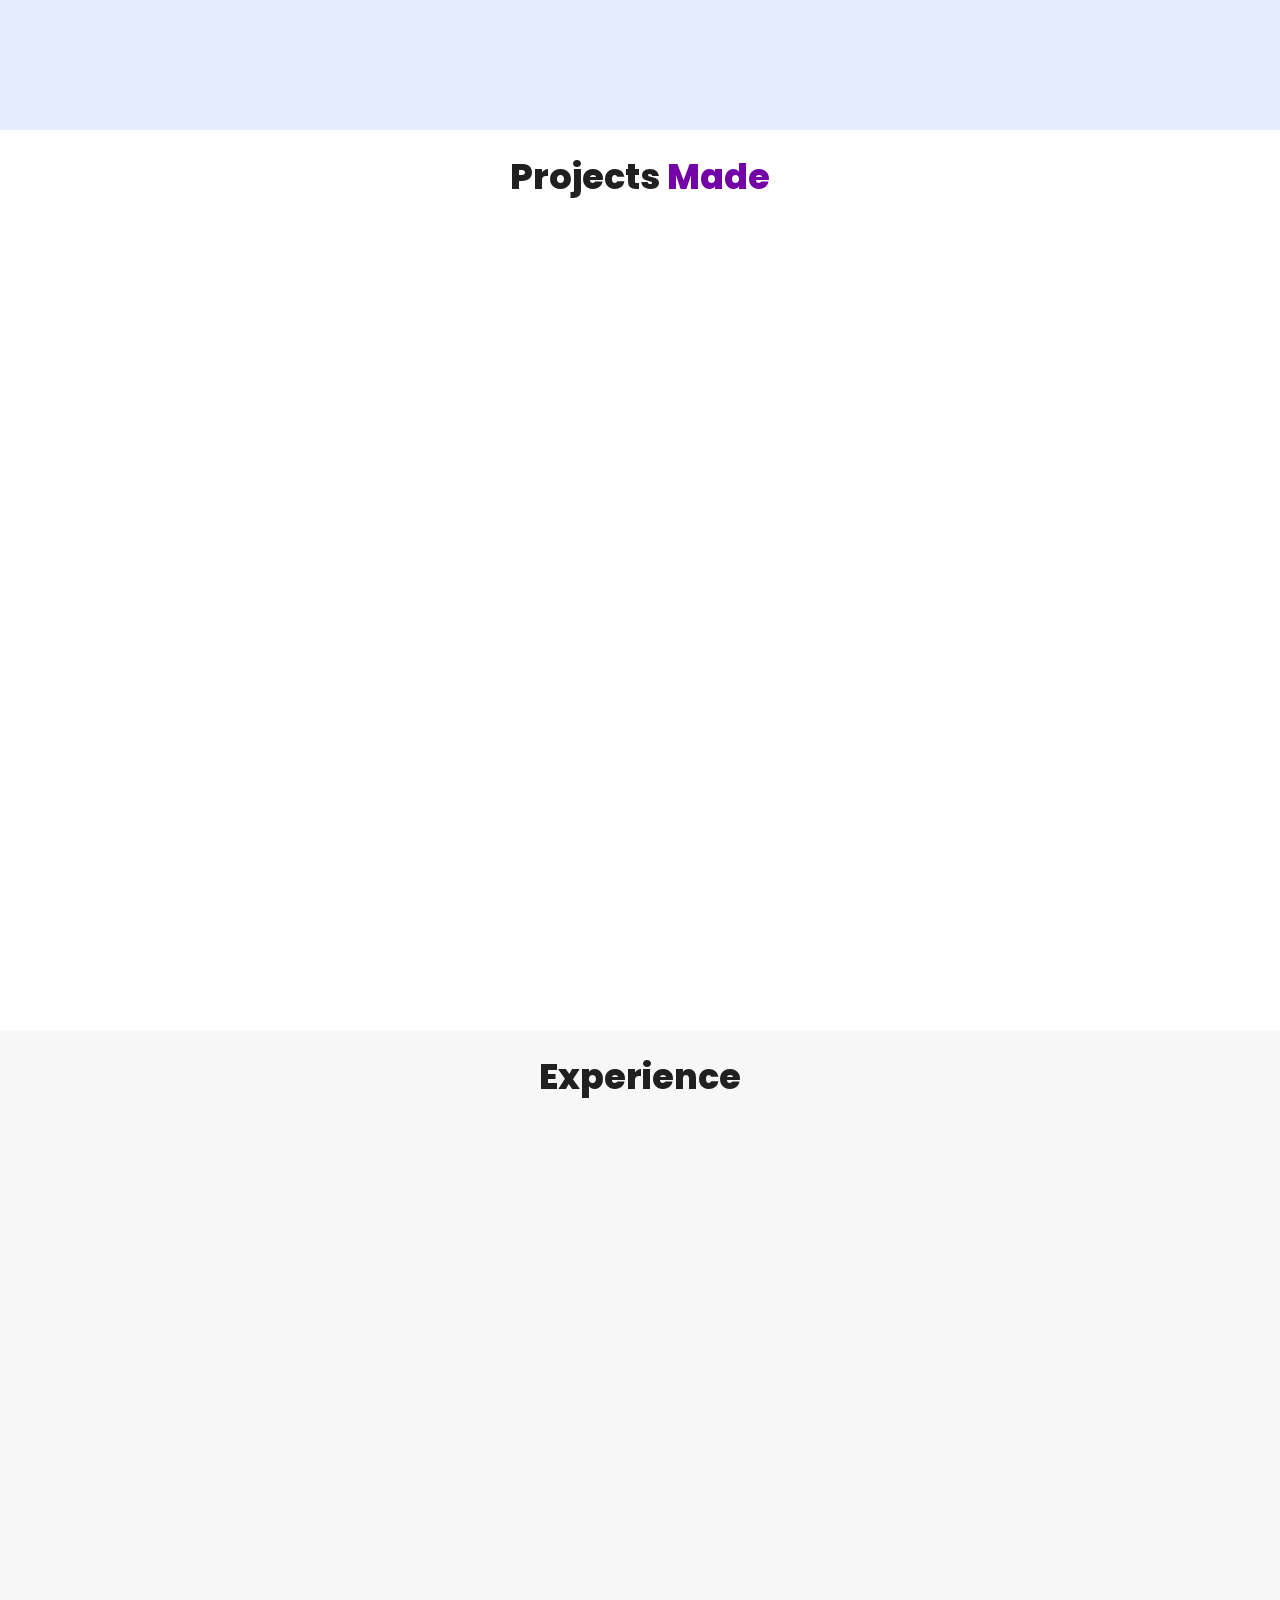
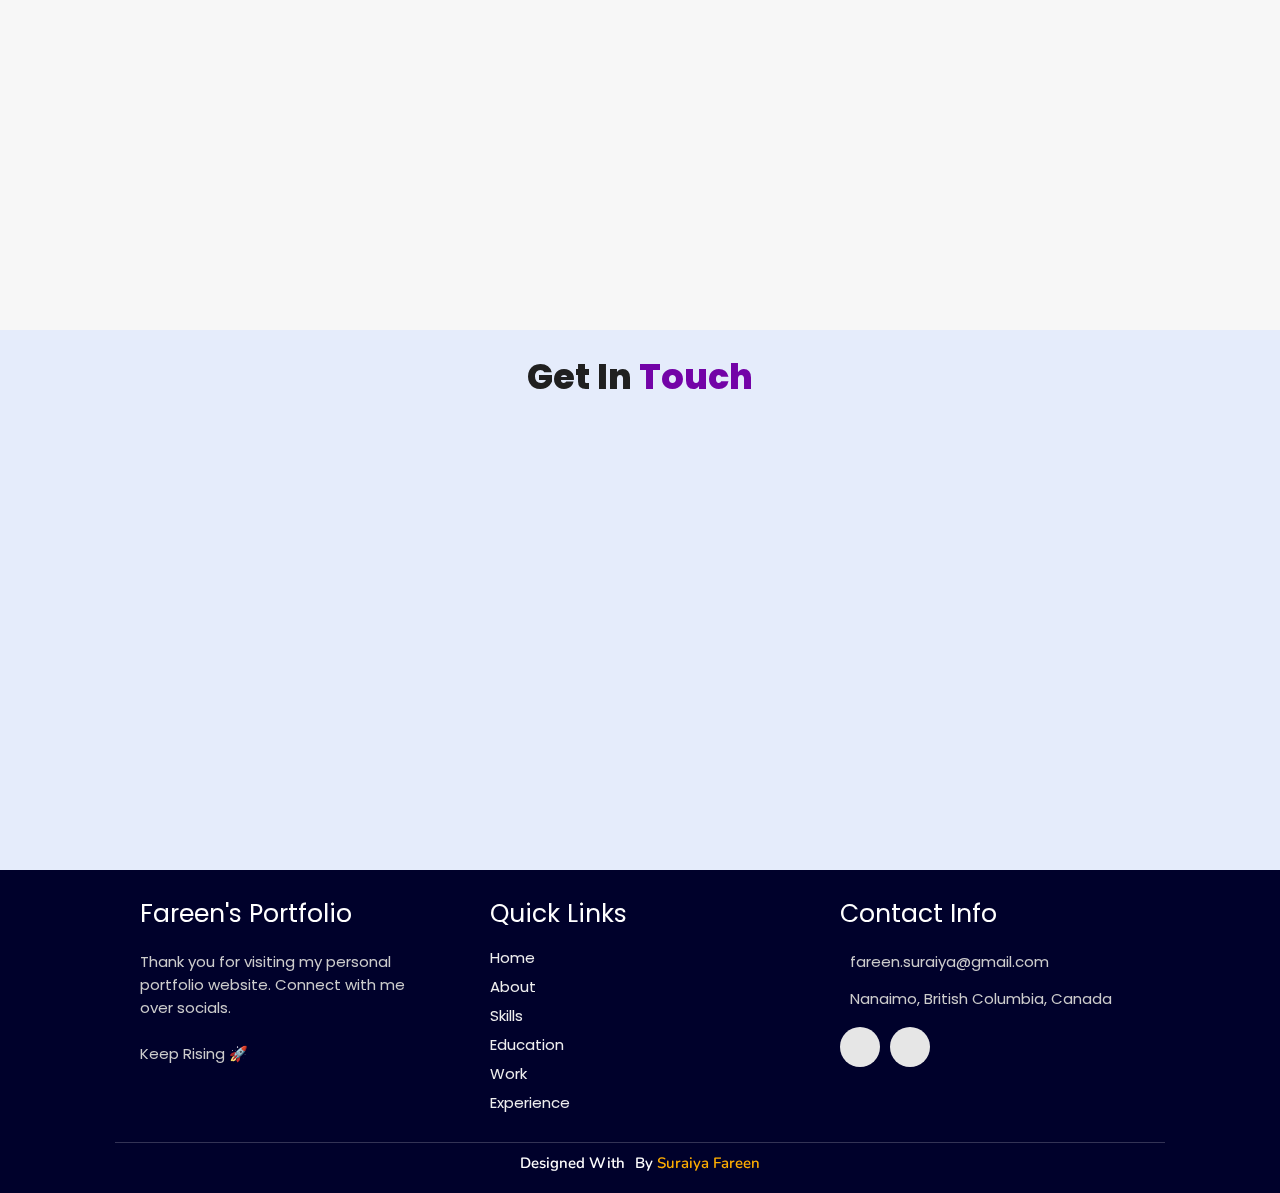
==== commit c61eddb5: "test 12" ====
--- a/index.html
+++ b/index.html
@@ -194,75 +194,11 @@
  work project section ends -->
 
 
- <section class="about" id="about">
-
-  <h2 class="heading"><i class="fas fa-laptop-code"></i> Projects <span>Made</span></h2>
-
-  <meta name="viewport" content="width=device-width, initial-scale=1">
-  <style>
-* {
-  box-sizing: border-box;
-}
-
-body {
-  margin: 0;
-  font-family: Arial;
-}
-
-/* The grid: Four equal columns that floats next to each other */
-.column {
-  float: left;
-  width:30%;
-  padding: 10px;
-}
-
-/* Style the images inside the grid */
-.column img {
-  opacity: 0.8; 
-  cursor: pointer; 
-}
-
-.column img:hover {
-  opacity: 1;
-}
-
-/* Clear floats after the columns */
-.row:after {
-  content: "";
-  display: table;
-  clear: both;
-}
-
-/* The expanding image container */
-.container {
-  position: relative;
-  display: none;
-}
-
-/* Expanding image text */
-#imgtext {
-  position: absolute;
-  bottom: 15px;
-  left: 15px;
-  color: white;
-  font-size: 20px;
-}
-
-/* Closable button inside the expanded image */
-.closebtn {
-  position: absolute;
-  top: 10px;
-  right: 15px;
-  color: white;
-  font-size: 35px;
-  cursor: pointer;
-}
-</style>
-</head>
-<body>
-
-
-<!-- The four columns -->
+<section class="about" id="about">
+
+<h2 class="heading"><i class="fas fa-laptop-code"></i> Projects <span>Made</span></h2>
+
+<!-- 
 <div class="row">
   <div class="column">
     <img src="./assets/images/projects/1.jpg" alt="" style="width:100%" onclick="myFunction(this);">
@@ -417,29 +353,8 @@
   <div class="column">
     <img src="./assets/images/educat/34.jp3g" alt="" style="width:100%" onclick="myFunction(this);">
   </div>
-</div>
-
-<div class="container">
-  <span onclick="this.parentElement.style.display='none'" class="closebtn">&times;</span>
-  <img id="expandedImg" style="width:100%">
-  <div id="imgtext"></div>
-</div>
-
-<script>
-function myFunction(imgs) {
-  var expandImg = document.getElementById("expandedImg");
-  var imgText = document.getElementById("imgtext");
-  expandImg.src = imgs.src;
-  imgText.innerHTML = imgs.alt;
-  expandImg.parentElement.style.display = "block";
-}
-</script>
-
-</body>
-</section>
-
-
-
+</div> -->
+</section> 
 
 <!-- experience section starts -->
 <section class="experience" id="experience">
--- a/assets/css/style.css
+++ b/assets/css/style.css
@@ -1416,7 +1416,7 @@
 /* The grid: Four equal columns that floats next to each other */
 .column {
     float: left;
-    width: 25%;
+    width: 30%;
     padding: 10px;
 }
 
@@ -1437,7 +1437,7 @@
     clear: both;
 }
 
-/* The expanding image container (positioning is needed to position the close button and the text) */
+/* The expanding image container */
 .container {
     position: relative;
     display: none;
@@ -1452,7 +1452,7 @@
     font-size: 20px;
 }
 
-/* Closable button inside the image */
+/* Closable button inside the expanded image */
 .closebtn {
     position: absolute;
     top: 10px;
